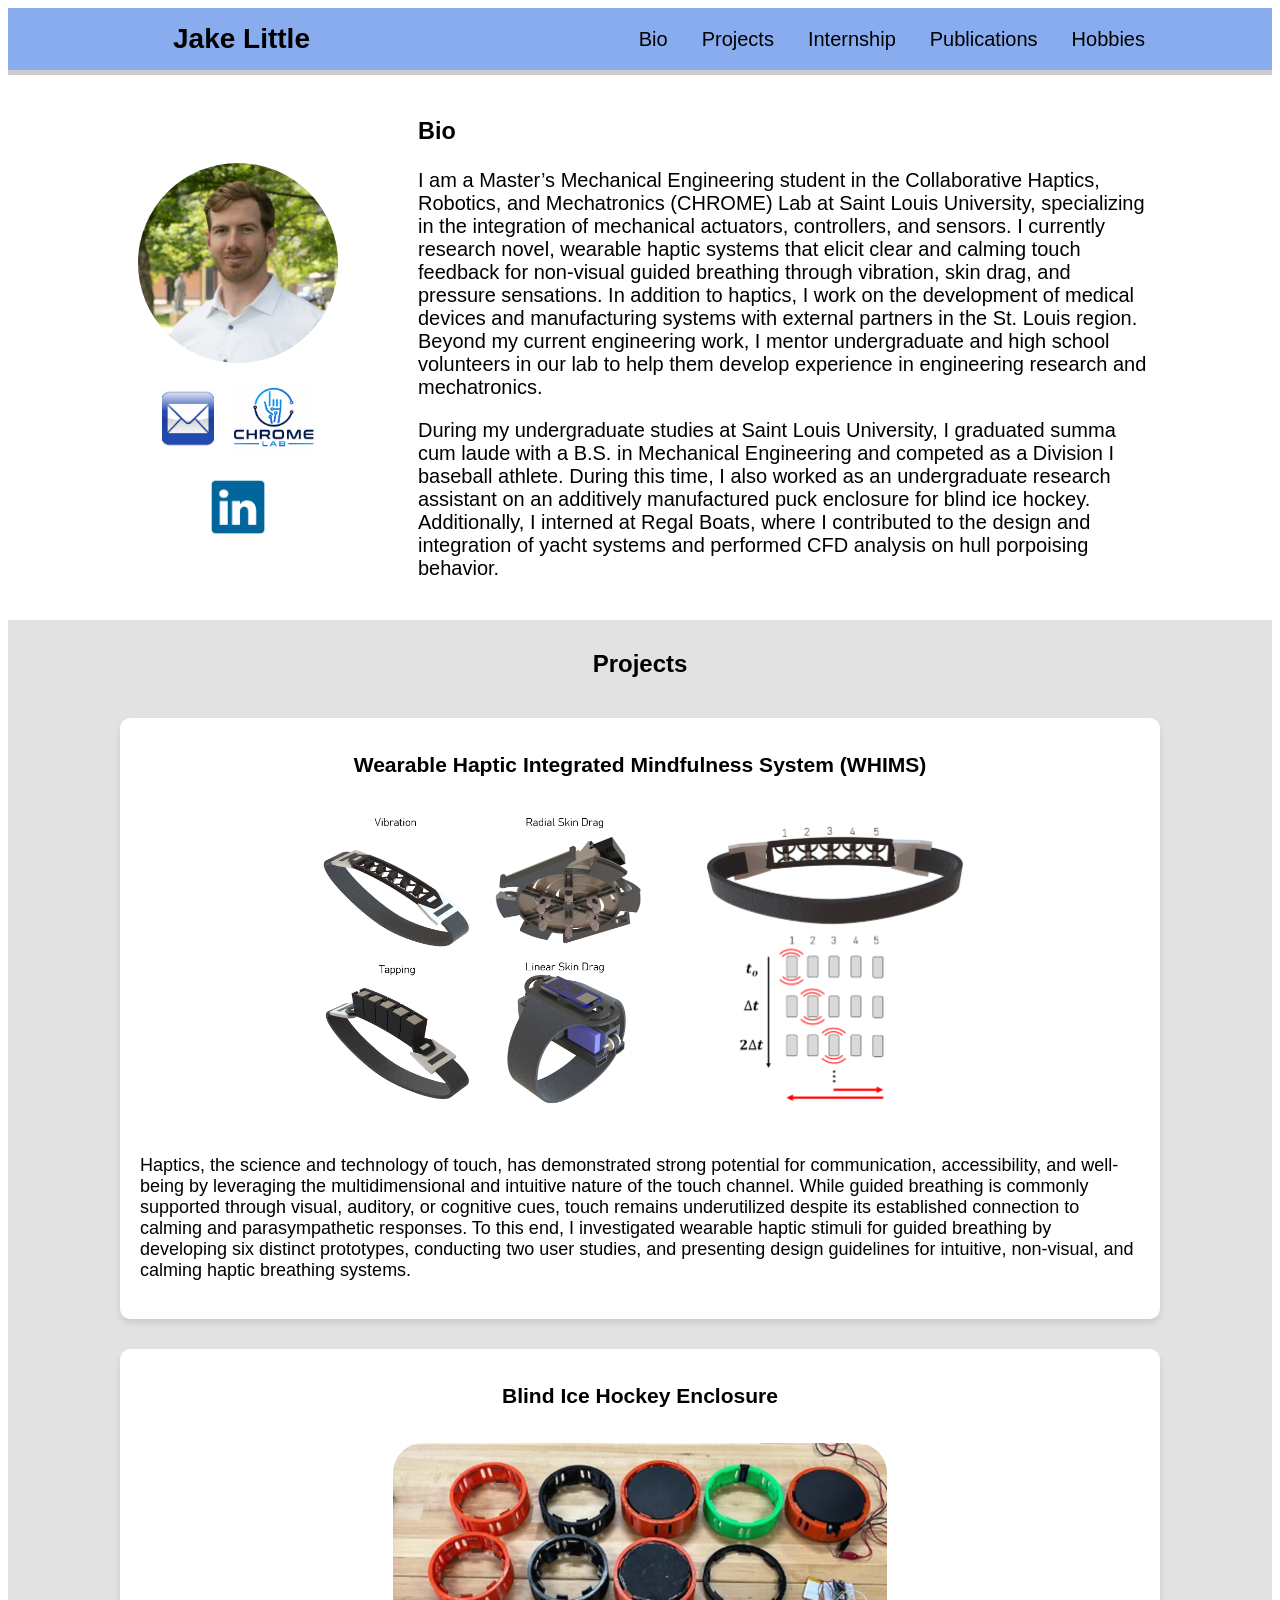
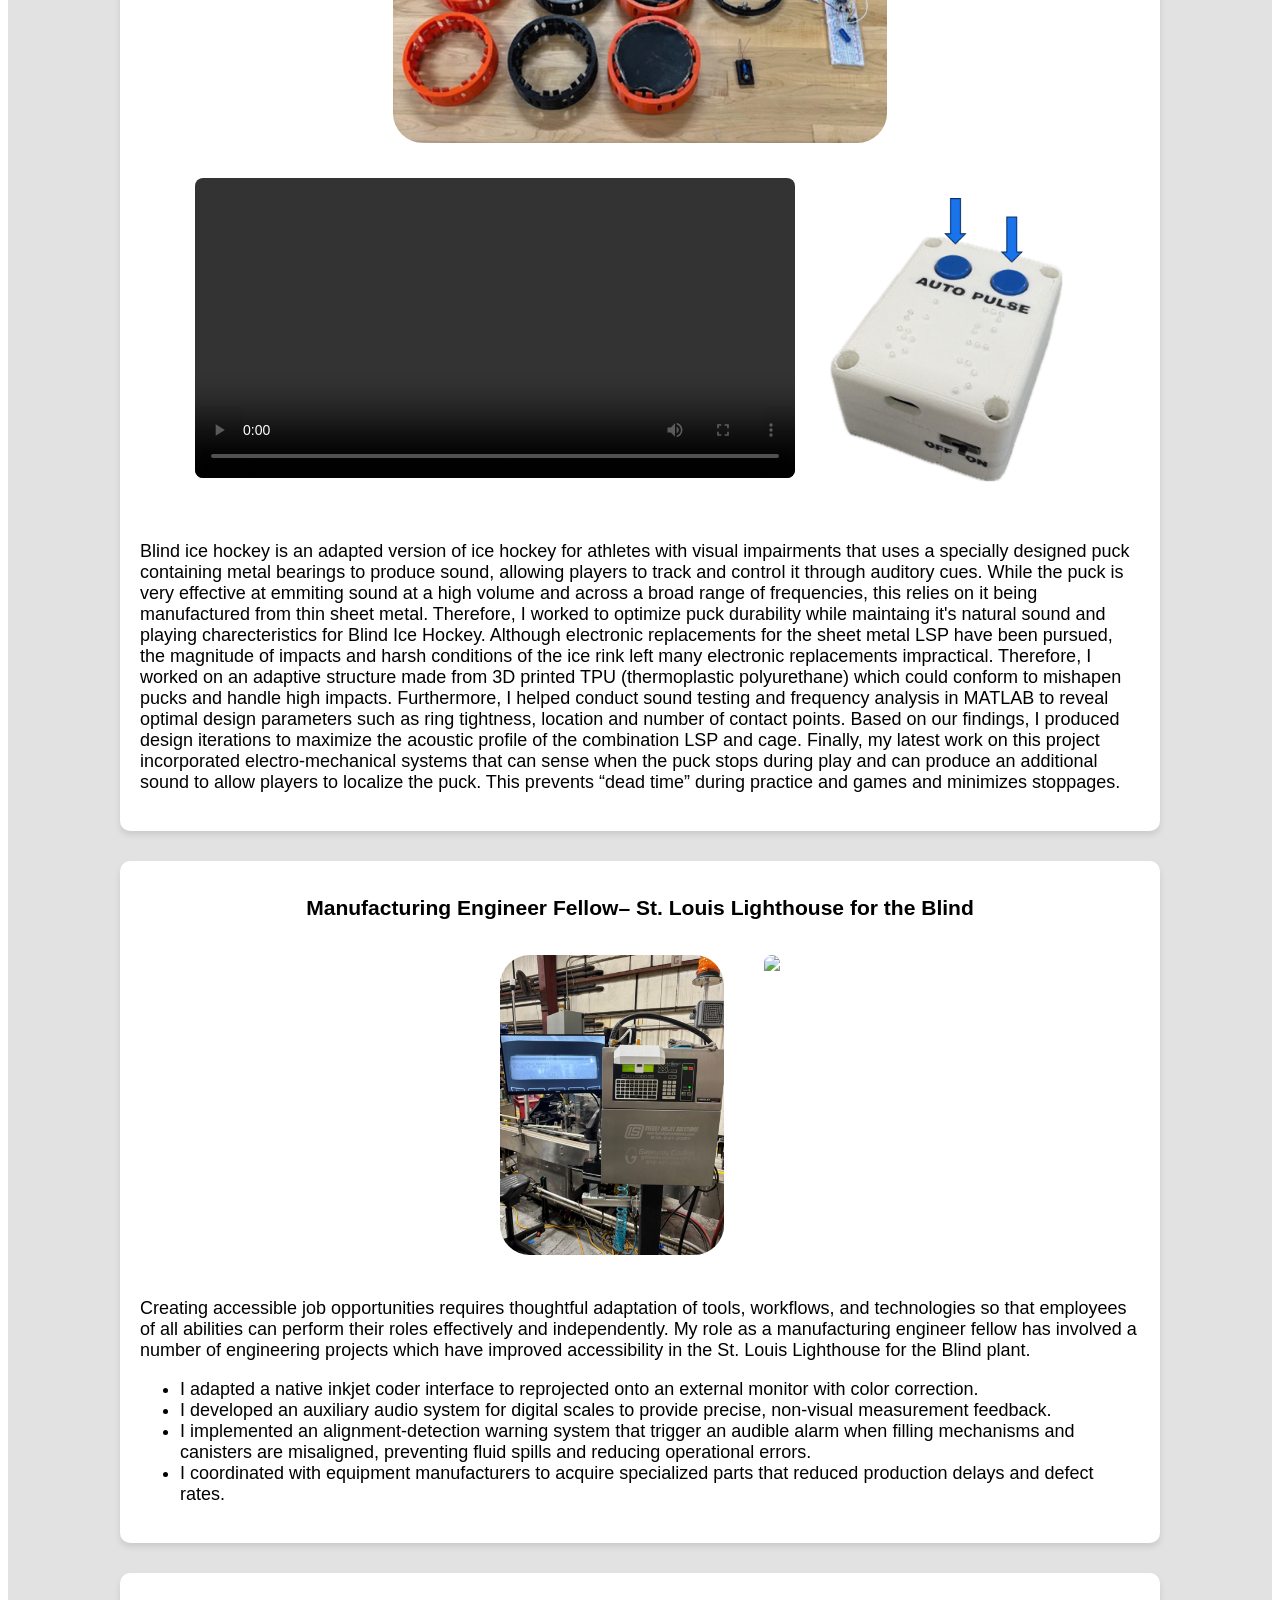
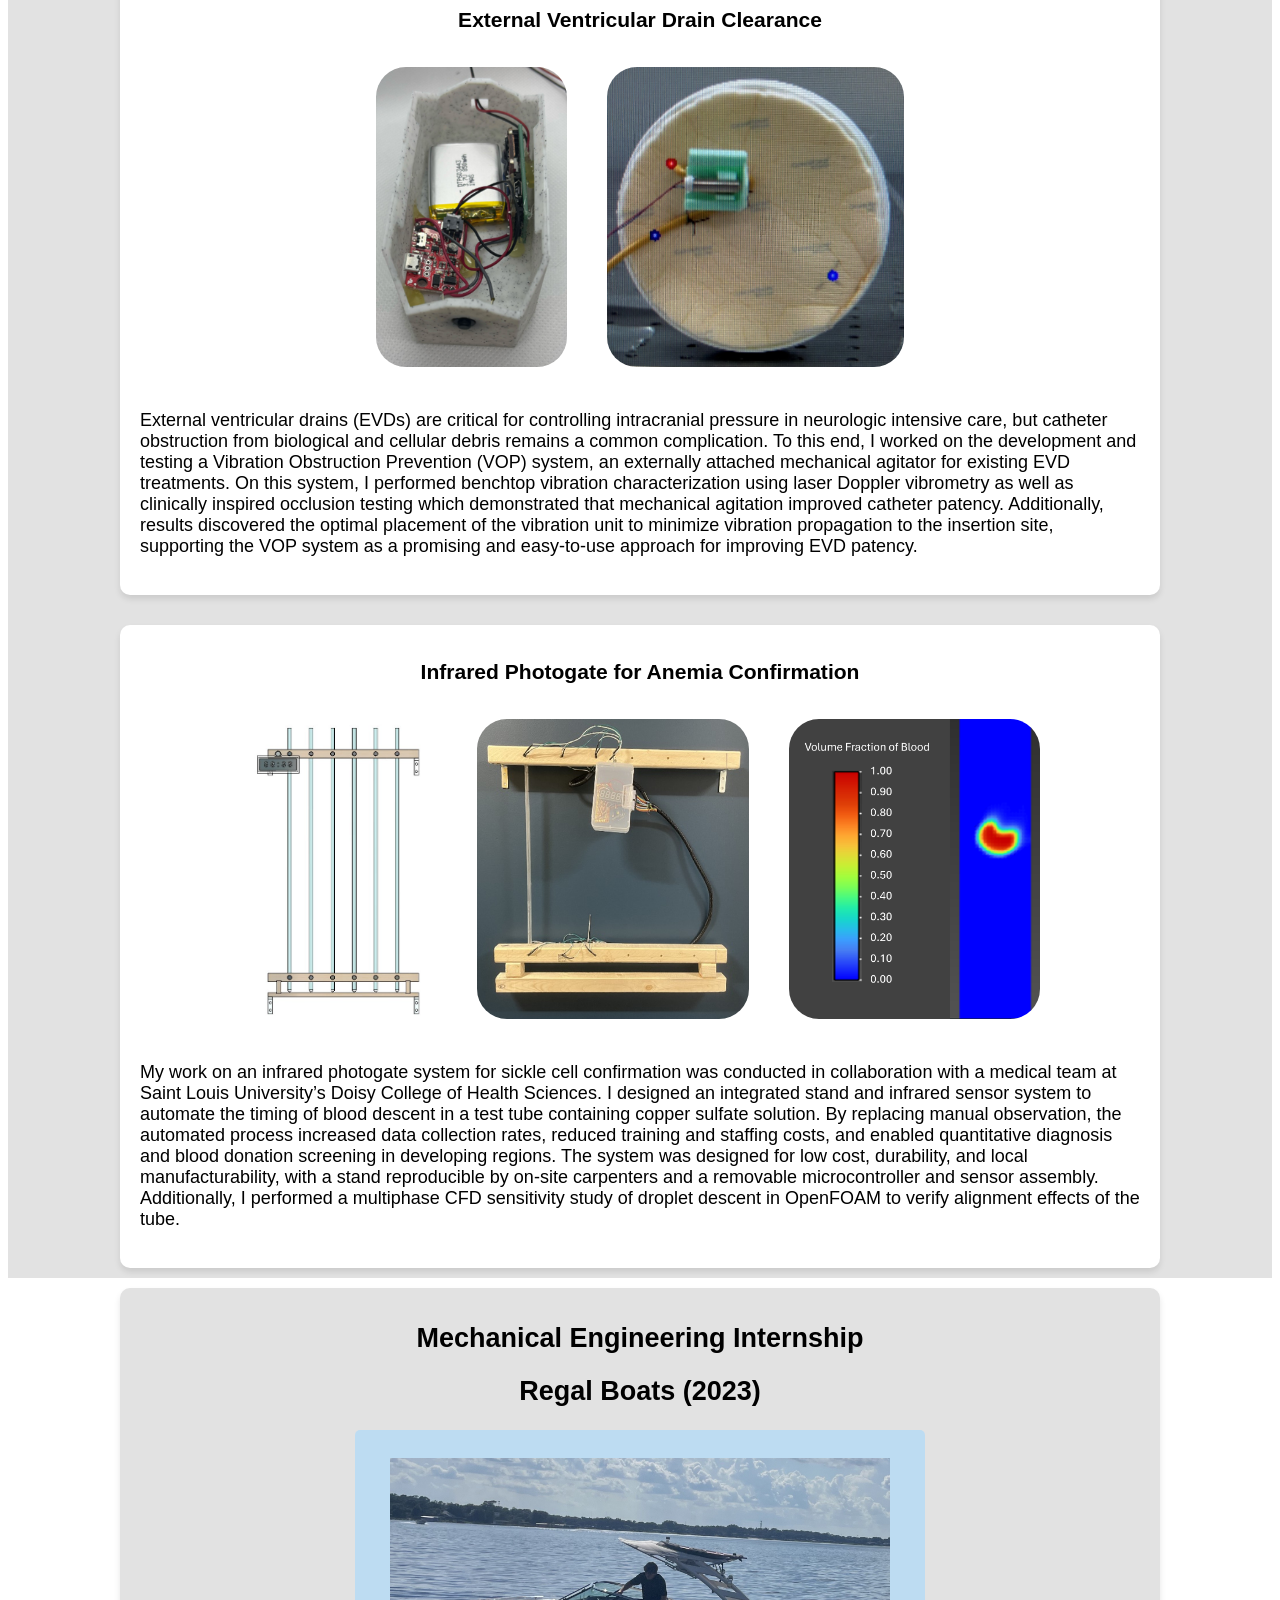
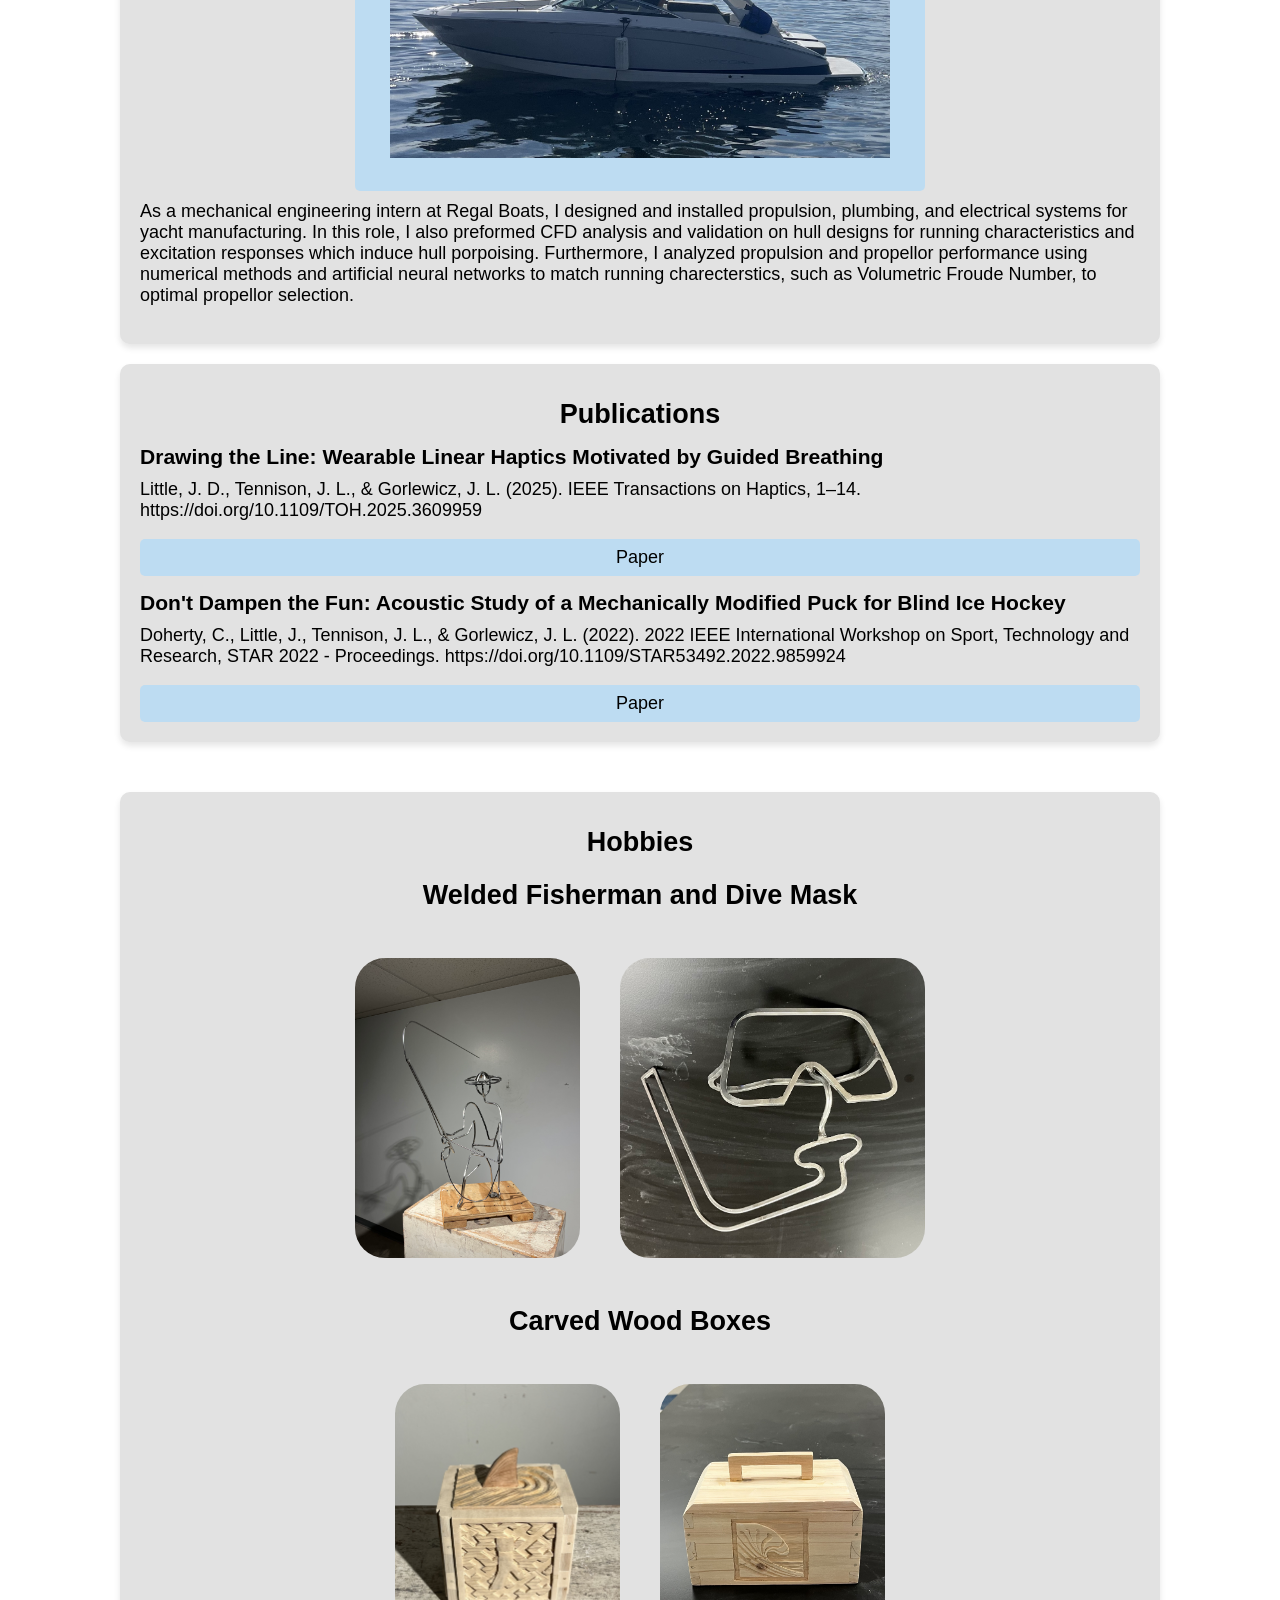
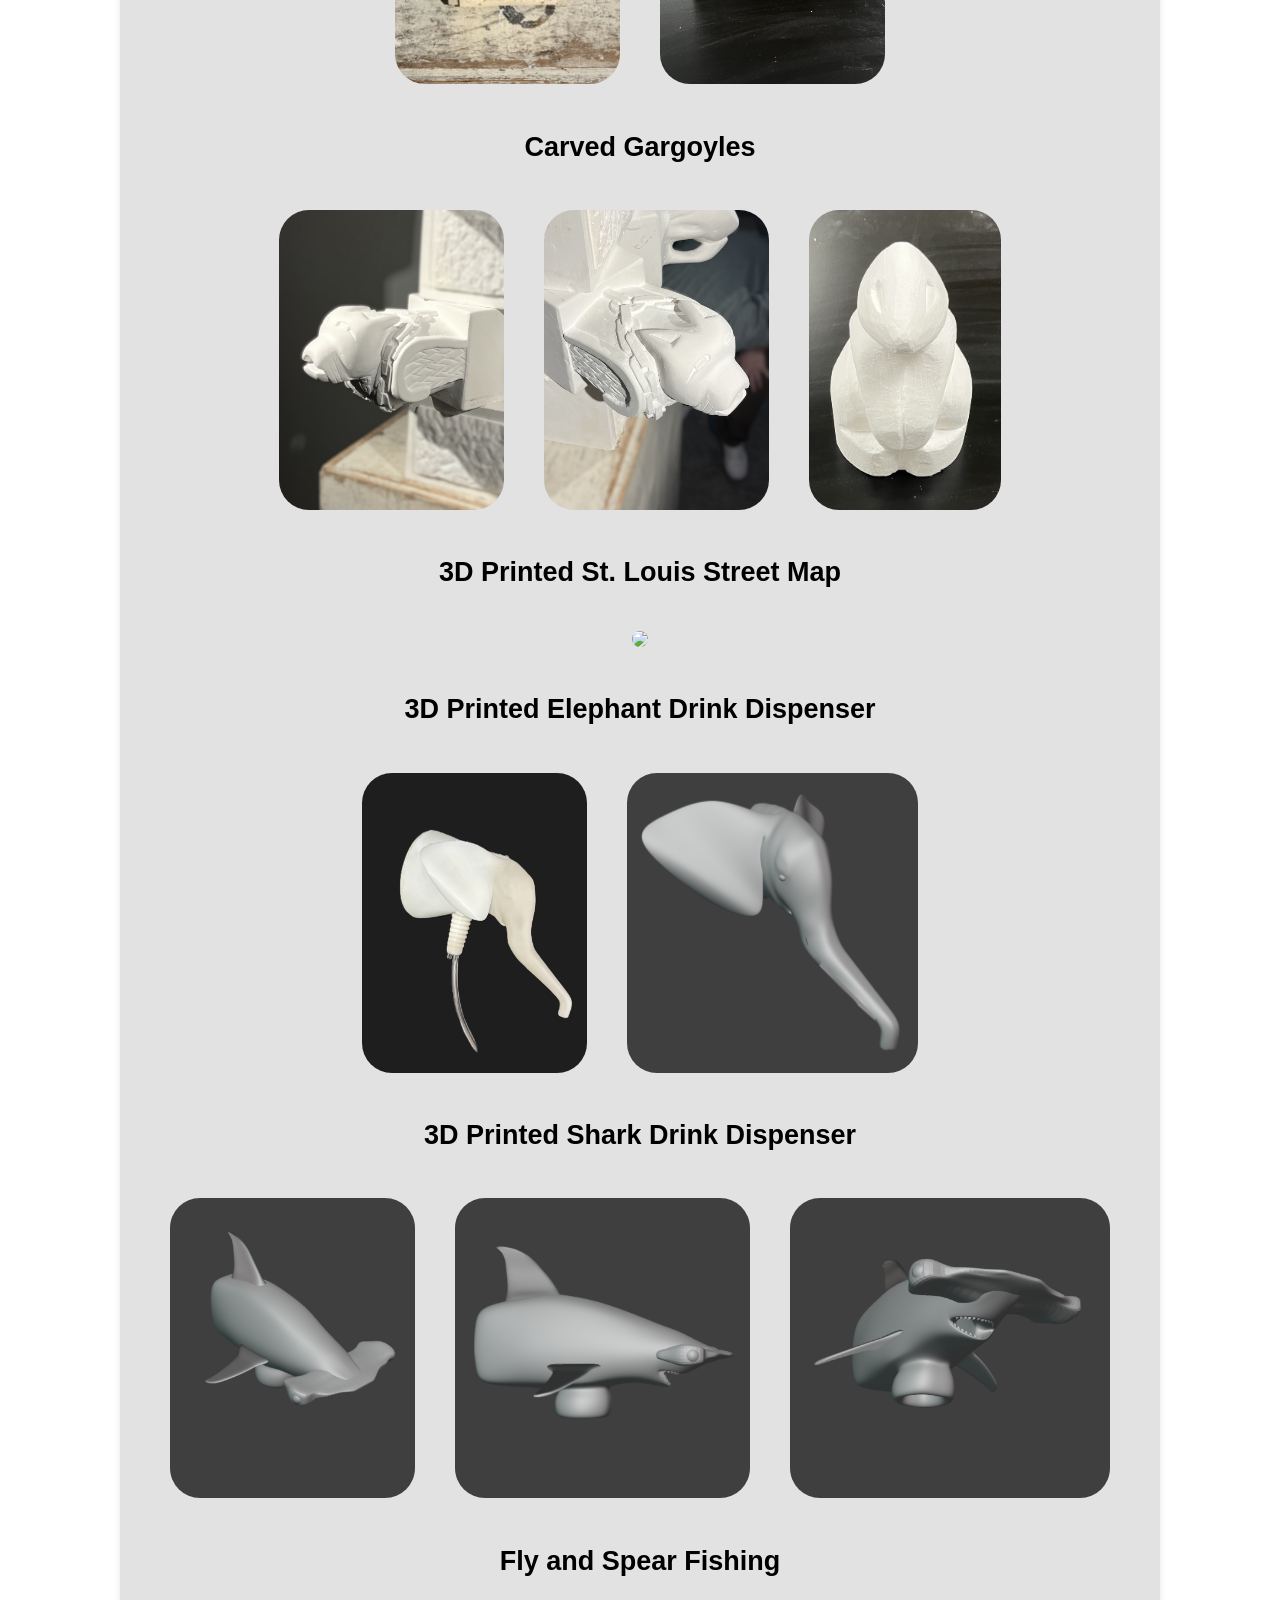
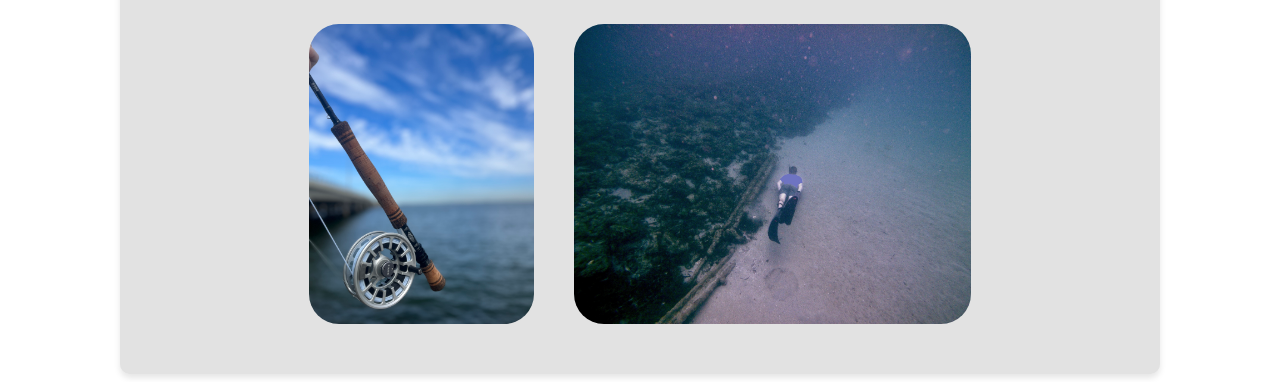
==== index.html @ 484e5ebc "Upload 1/20/2026" ====
<!DOCTYPE html>
<html>
<head>
    <meta charset="UTF-8">
    <title>Jake Little</title>
    <link rel="stylesheet" href="style.css">
</head>
<body>

<header>
    <h1 class="logo">Jake Little</h1>
    <nav>
        <ul class="nav-links">
            <li><a href="#bio">Bio</a></li>
            <li><a href="#projects">Projects</a></li>
            <li><a href="#internship">Internship</a></li>
            <li><a href="#publications">Publications</a></li>
            <li><a href="#hobbies">Hobbies</a></li>
        </ul>
    </nav>
</header>

<div class="content">
    <div class="home" id="home">
        <img src="Headshot2.jpg" alt="Headshot of Jake Little" class="circle">
        <div class="links" id="links">
            <a href="mailto:Jakedlittle60@gmail.com">
               <img src="email.jpg" class="email-img" alt="Email link">
            </a>
            <a href="https://sites.google.com/slu.edu/gorlewicz-lab/home">
               <img src="CHROMELab.png" class="CHROME-img" alt="CHROME Lab link">
            </a>
            <a href="https://www.linkedin.com/in/jake-little">
               <img src="linkedin.png" class="linkedIn-img" alt="LinkedIn Link">
            </a>
        </div>
    </div>

    <div class="rightHome">
        <h3>Bio</h3>
        <p> 
            I am a Master’s Mechanical Engineering student in the Collaborative Haptics, Robotics, and Mechatronics (CHROME) Lab at Saint Louis University, specializing in the integration of mechanical actuators, controllers, and sensors.
            I currently research novel, wearable haptic systems that elicit clear and calming touch feedback for non-visual guided breathing through vibration, skin drag, and pressure sensations. 
            In addition to haptics, I work on the development of medical devices and manufacturing systems with external partners in the St. Louis region. 
            Beyond my current engineering work, I mentor undergraduate and high school volunteers in our lab to help them develop experience in engineering research and mechatronics.
        </p>

        <p>
            During my undergraduate studies at Saint Louis University, I graduated summa cum laude with a B.S. in Mechanical Engineering and competed as a Division I baseball athlete. 
            During this time, I also worked as an undergraduate research assistant on an additively manufactured puck enclosure for blind ice hockey. 
            Additionally, I interned at Regal Boats, where I contributed to the design and integration of yacht systems and performed CFD analysis on hull porpoising behavior.</p>
    </div>
</div>


<section id="projects">
    <h1>Projects</h1>
    <div class="projects-container">

        <div class="project-card">
            <h3>Wearable Haptic Integrated Mindfulness System (WHIMS)</h3>

            <div class="img-wrapper">
                <img src="whims1.png"><img src="whims2.png">
            </div>
            <p>
                Haptics, the science and technology of touch, has demonstrated strong potential for communication, accessibility, and well-being by leveraging the multidimensional and intuitive nature of the touch channel. 
                While guided breathing is commonly supported through visual, auditory, or cognitive cues, touch remains underutilized despite its established connection to calming and parasympathetic responses. 
                To this end, I investigated wearable haptic stimuli for guided breathing by developing six distinct prototypes, conducting two user studies, and presenting design guidelines for intuitive, non-visual, and calming haptic breathing systems.
            </p>
            </div>

        <div class="project-card">
            <h3>Blind Ice Hockey Enclosure</h3>

            <div class="img-wrapper">
                <img src="enclosures.png">
            </div>
            <div class="img-wrapper">
                <video controls class="responsive-video">
                    <source src="puckVideo.mp4" type="video/mp4">
                </video>
                <img src="puckController.png">
            </div>
            
            <p> 
                Blind ice hockey is an adapted version of ice hockey for athletes with visual impairments that uses a specially designed puck containing metal bearings to produce sound, allowing players to track and control it through auditory cues.
                While the puck is very effective at emmiting sound at a high volume and across a broad range of frequencies, this relies on it being manufactured from thin sheet metal. 
                Therefore, I worked to optimize puck durability while maintaing it's natural sound and playing charecteristics for Blind Ice Hockey. 
                Although electronic replacements for the sheet metal LSP have been pursued, the magnitude of impacts and harsh conditions of the ice rink left many electronic replacements impractical. 
                Therefore, I worked on an adaptive structure made from 3D printed TPU (thermoplastic polyurethane) which could conform to mishapen pucks and handle high impacts. 
                Furthermore, I helped conduct sound testing and frequency analysis in MATLAB to reveal optimal design parameters such as ring tightness, location and number of contact points. 
                Based on our findings, I produced design iterations to maximize the acoustic profile of the combination LSP and cage. 
                Finally, my latest work on this project incorporated electro-mechanical systems that can sense when the puck stops during play and can produce an additional sound to allow players to localize the puck. 
                This prevents “dead time” during practice and games and minimizes stoppages. 
            </p>
        </div>

        <div class="project-card">
            <h3>Manufacturing Engineer Fellow– St. Louis Lighthouse for the Blind</h3>

            <div class="img-wrapper">
                <img src="jetCoderCam.png"><img src="scale.png" class="no-radius">
            </div>
            
            <p>
                Creating accessible job opportunities requires thoughtful adaptation of tools, workflows, and technologies so that employees of all abilities can perform their roles effectively and independently. 
                My role as a manufacturing engineer fellow has involved a number of engineering projects which have improved accessibility in the St. Louis Lighthouse for the Blind plant.
                <ul>
                    <li>I adapted a native inkjet coder interface to  reprojected onto an external monitor with color correction. </li>
                    <li>I developed an auxiliary audio system for digital scales to provide precise, non-visual measurement feedback.</li>
                    <li>I implemented an alignment-detection warning system that trigger an audible alarm when filling mechanisms and canisters are misaligned, preventing fluid spills and reducing operational errors.</li>
                    <li>I coordinated with equipment manufacturers to acquire specialized parts that reduced production delays and defect rates.</li>
                </ul>
            </p>
        </div>

        <div class="project-card">
            <h3>External Ventricular Drain Clearance</h3>

            <div class="img-wrapper">
                <img src="evdInside.png"><img src="evdTesting.png">
            </div>
            
            <p>
                External ventricular drains (EVDs) are critical for controlling intracranial pressure in neurologic intensive care, but catheter obstruction from biological and cellular debris remains a common complication. 
                To this end, I worked on the development and testing a Vibration Obstruction Prevention (VOP) system, an externally attached mechanical agitator for existing EVD treatments. 
                On this system, I performed benchtop vibration characterization using laser Doppler vibrometry as well as clinically inspired occlusion testing which demonstrated that mechanical agitation improved catheter patency. 
                Additionally, results discovered the optimal placement of the vibration unit to minimize vibration propagation to the insertion site, supporting the VOP system as a promising and easy-to-use approach for improving EVD patency.
            </p>
        </div>

        <div class="project-card">
            <h3>Infrared Photogate for Anemia Confirmation</h3>

            <div class="img-wrapper">
                <img src="Wall.Mount.6.4.JPG"><img src="IRreal.png"><img src="bloodCFD.png">
            </div>
            
            <p>
                My work on an infrared photogate system for sickle cell confirmation was conducted in collaboration with a medical team at Saint Louis University’s Doisy College of Health Sciences. 
                I designed an integrated stand and infrared sensor system to automate the timing of blood descent in a test tube containing copper sulfate solution. 
                By replacing manual observation, the automated process increased data collection rates, reduced training and staffing costs, and enabled quantitative diagnosis and blood donation screening in developing regions. 
                The system was designed for low cost, durability, and local manufacturability, with a stand reproducible by on-site carpenters and a removable microcontroller and sensor assembly. 
                Additionally, I performed a multiphase CFD sensitivity study of droplet descent in OpenFOAM to verify alignment effects of the tube.
            </p>
        </div>


    <!--
        <div class="project-card">
            <h3>Computational Fluid Dynamics (CFD) for Microfluidic Flow Device</h3>

            <div class="img-wrapper">
                <img src="cfd.png">
            </div>
            
            <p>Contributed to thesis on modeling retina structures using a microfluidic flow device by conducting CFD simulations. Leveraged simulation results for shear stress and fluid dynamics to guide device design and validate fluid conditions, 
                ensuring physiologically relevant cell culture experiments.</p>
        </div>
    -->

    </div>
</section>

<section id="internship">
    <div class="publications-container">
        <div class="publications-card">
            <h1>Mechanical Engineering Internship</h1>
            <h2>Regal Boats (2023)</h2>
            <a href="https://www.regalboats.com/"> <img src="boat.jpg" alt="Regal Boats Website Link" style="width:500px; border-radius:8px;">
            </a>
            <p>
                As a mechanical engineering intern at Regal Boats, I designed and installed propulsion, plumbing, and electrical systems for yacht manufacturing.
                In this role, I also preformed CFD analysis and validation on hull designs for running characteristics and excitation responses which induce hull porpoising.  
                Furthermore, I analyzed propulsion and propellor performance using numerical methods and artificial neural networks to match running charecterstics, such as Volumetric Froude Number, to optimal propellor selection. 
            </p>
        </div>
    </div>
</section>

<section id="publications">
    <div class="publications-container" id="publications-container">
        <div class="publications-card">
            <h1>Publications</h1>

            <h3>Drawing the Line: Wearable Linear Haptics Motivated by Guided Breathing</h3>
            <p>Little, J. D., Tennison, J. L., & Gorlewicz, J. L. (2025). 
                IEEE Transactions on Haptics, 1–14. https://doi.org/10.1109/TOH.2025.3609959
            </p>
            <!--<img src="drawingTheLine.png">-->
            <a href="https://ieeexplore.ieee.org/abstract/document/11164370" class="paper-link"> 
                Paper
            </a>

            <h3>Don't Dampen the Fun: Acoustic Study of a Mechanically Modified Puck for Blind Ice Hockey</h3>
            <p> Doherty, C., Little, J., Tennison, J. L., & Gorlewicz, J. L. (2022). 
                2022 IEEE International Workshop on Sport, Technology and Research, STAR 2022 - Proceedings. 
                https://doi.org/10.1109/STAR53492.2022.9859924
            </p>
            <!--<img src="puckSetup.png"><img src="puckFFT.png">-->
            <a href="https://ieeexplore.ieee.org/document/9859924" class="paper-link">
               Paper
            </a>
        </div>
    </div>
</section>


<section id="hobbies">
    <div class="projects-container">

        <div class="publications-card">
            <h1>Hobbies</h1>

            <h2>Welded Fisherman and Dive Mask</h2>
            <div class="img-wrapper">
                <img src="fisherman1.jpg"><img src="mask.jpg">
            </div>

            <h2>Carved Wood Boxes</h2>
            <div class="img-wrapper">
                <img src="box1.jpg"><img src="box2.jpg">
            </div>

            <h2>Carved Gargoyles</h2>
            <div class="img-wrapper">
                <img src="gargoyle.jpg"><img src="gargoyle2.jpg"><img src="littleGargoyle.jpg">
            </div>

            <h2>3D Printed St. Louis Street Map</h2>
            <div>
            <img src="streetMap.jpg">
            </div>

            <h2>3D Printed Elephant Drink Dispenser</h2>
            <div class="img-wrapper">
                <img src="elephant.jpg"><img src="elephant2.png">
            </div>

            <h2>3D Printed Shark Drink Dispenser</h2>
            <div class="img-wrapper">
                <img src="shark1.png"><img src="shark2.png"><img src="shark3.png">
            </div>

            <h2>Fly and Spear Fishing</h2>
            <div class="img-wrapper">
                <img src="flyFishing.jpg"><img src="spearFishing.jpg">
            </div>


        </div>

    </div>
</section>


</body>
</html>
---- style.css ----
/* Header layout */
header {
    display: flex;
    justify-content: space-between;
    align-items: center;
    padding: 15px 15px;
    background-color: #89acee;
    border-bottom: 5px solid #ccc;
}

body {
  font-family: Helvetica, Arial, sans-serif;
}

/* Logo text */
.logo {
    margin: 0;
    font-size: 28px;
    margin-left: 150px; 
}

/* Navigation list */
.nav-links {
    list-style: none;
    margin: 0;
    padding: 0;
    display: flex;
    gap: 10px;
    padding-right: 100px;
}

.nav-links a {
    text-decoration: none;
    color: #000000;
    font-size: 20px;
    padding: 8px 12px;
    border-radius: 5px;
}

/* Hover effect */
.nav-links a:hover {
    background-color: #0e5ec7;
}

/* Circle image from before */
.circle {
    width: 200px;
    height: 200px;
    border-radius: 50%;
    object-fit: cover;
    margin: 10px;
}

.content {
    display: flex;
    gap: 20px;
    padding: 20px;
    align-items: center;  
}

.home {
    flex: 0.5;
    display: flex;
    flex-direction: column;  
    align-items: center;       
    gap: 10px;
    padding-left: 100px;
}

/* Right text column */
.rightHome {
    flex: 2;
    font-size: 20px;
    padding-right: 100px;
    padding-left: 50px;
}

.profile {
    display: flex;
    flex-direction: column;   
    align-items: center;    
    text-align: center;    
    gap: 10px;                
}

.circle {
    width: 200px;
    height: 200px;
    border-radius: 50%;
    object-fit: cover;
}

.email-img {
    width: 52px;
    height: auto; 
}

.linkedIn-img {
    width: 60px;
    height: auto;  
}

.CHROME-img {
    width: 80px;
    height: auto;   
}

.links {
    display: flex;
    justify-content: center;
    align-items: center;      
    gap: 20px;      
    flex-wrap: wrap;  
}

#projects {
    padding: 10px 10px;
    background-color: #e2e2e2;
    text-align: center;
}

.projects-container {
    display: flex;
    flex-direction: column; 
    align-items: center;     
    gap: 30px;        
    margin-top: 40px;
}

.project-card {
    background-color: white;
    border-radius: 10px;
    box-shadow: 0 4px 6px rgba(0,0,0,0.1);
    width: 1000px;
    padding: 20px;
    text-align: left;
    font-size: 18px;
}

.img-wrapper {
    display: flex;
    justify-content: center; 
    margin-bottom: 5px;     
    padding: 5px;
    border-radius: 8px;
}

.project-card img {
    width: auto;             
    height: 300px;
    object-fit: cover;
    border-radius: 50px;
    padding: 20px;
}

.project-card h3 {
    margin: 15px 0 10px;
    text-align: center; 
}

.project-card a {
    display: inline-block;
    margin-top: 10px;
    padding: 8px 15px;
    background-color: #b4dbf7cb;
    color: rgb(0, 0, 0);
    text-decoration: none;
    border-radius: 5px;
}

.project-card a:hover {
    background-color: #005fa3;
}


#publications {
    padding: 10px 10px;
    background-color: #ffffff; 
    text-align: center;
}

.publications-container {
    display: flex;
    flex-direction: column;  
    align-items: center;    
    gap: 10px;     
    margin-top: 10px;
}

.publications-card {
    background-color: #e2e2e2;
    border-radius: 10px;
    box-shadow: 0 4px 6px rgba(0,0,0,0.1);
    width: 1000px;
    padding: 20px;
    text-align: center;
    font-size: 18px;
}

.publications-card img {
    width: auto;
    height: 300px;
    object-fit: cover;
    border-radius: 50px;
    padding: 20px;
}

.publications-card h1 {
    margin: 15px 0 10px;
    text-align: center;
}
.publications-card h3 {
    margin: 15px 0 10px;
    text-align: left;
}

.publications-card a {
    display: inline-block;
    margin: 0px;
    padding: 8px 15px;
    background-color: #b4dbf7cb;
    color: rgb(0, 0, 0);
    text-decoration: none;
    border-radius: 5px;
    font-size: 18px;
}

.publications-card a.paper-link {
    display: block;
    text-align: center;
    margin: 0px;
    padding: 8px 15px;
    background-color: #b4dbf7cb;
    color: rgb(0, 0, 0);
    text-decoration: none;
    border-radius: 5px;
    font-size: 18px;
}

.publications-card a:hover {
    background-color: #005fa3;
}

.publications-card p {
    text-align: left;
    margin-top: 10px; 
}

.responsive-video {
    width: auto;       
    height: 300px;      
    border-radius: 8px; 
}

.no-radius {
    border-radius: 0;
}
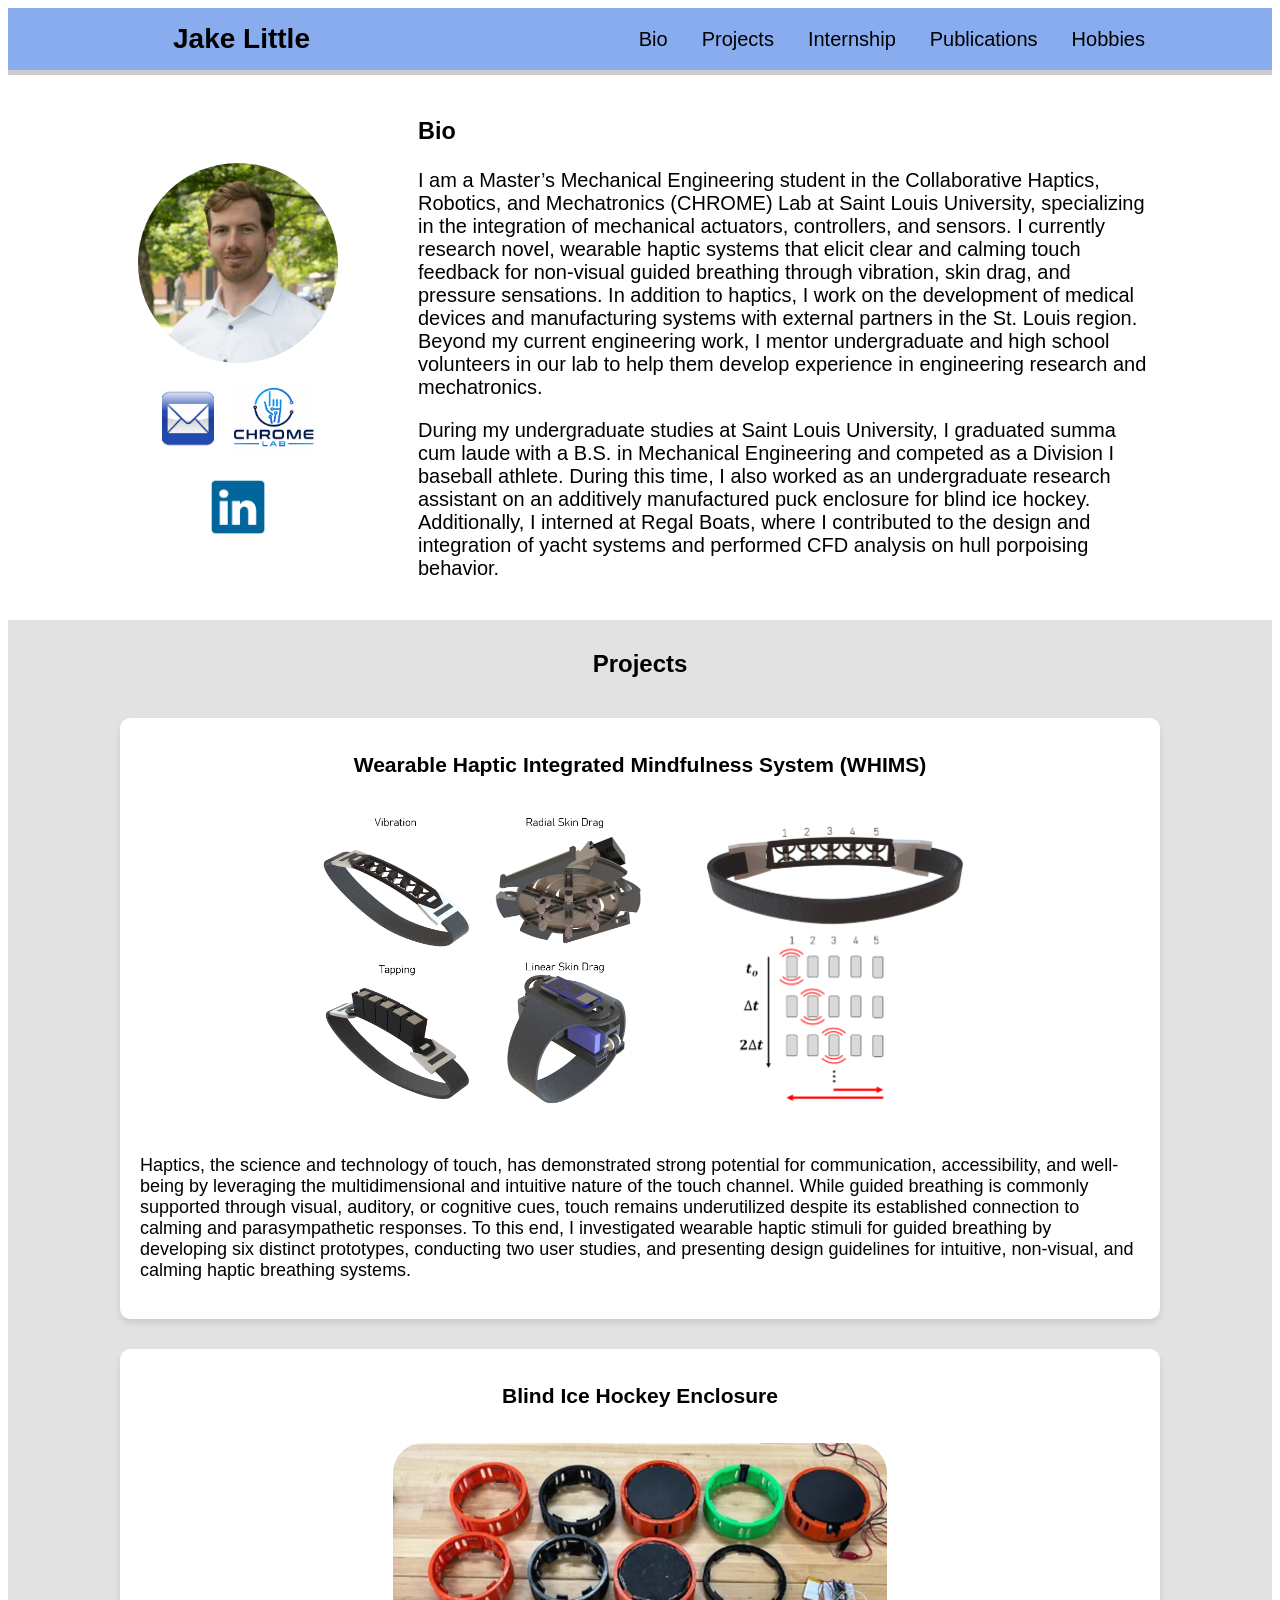
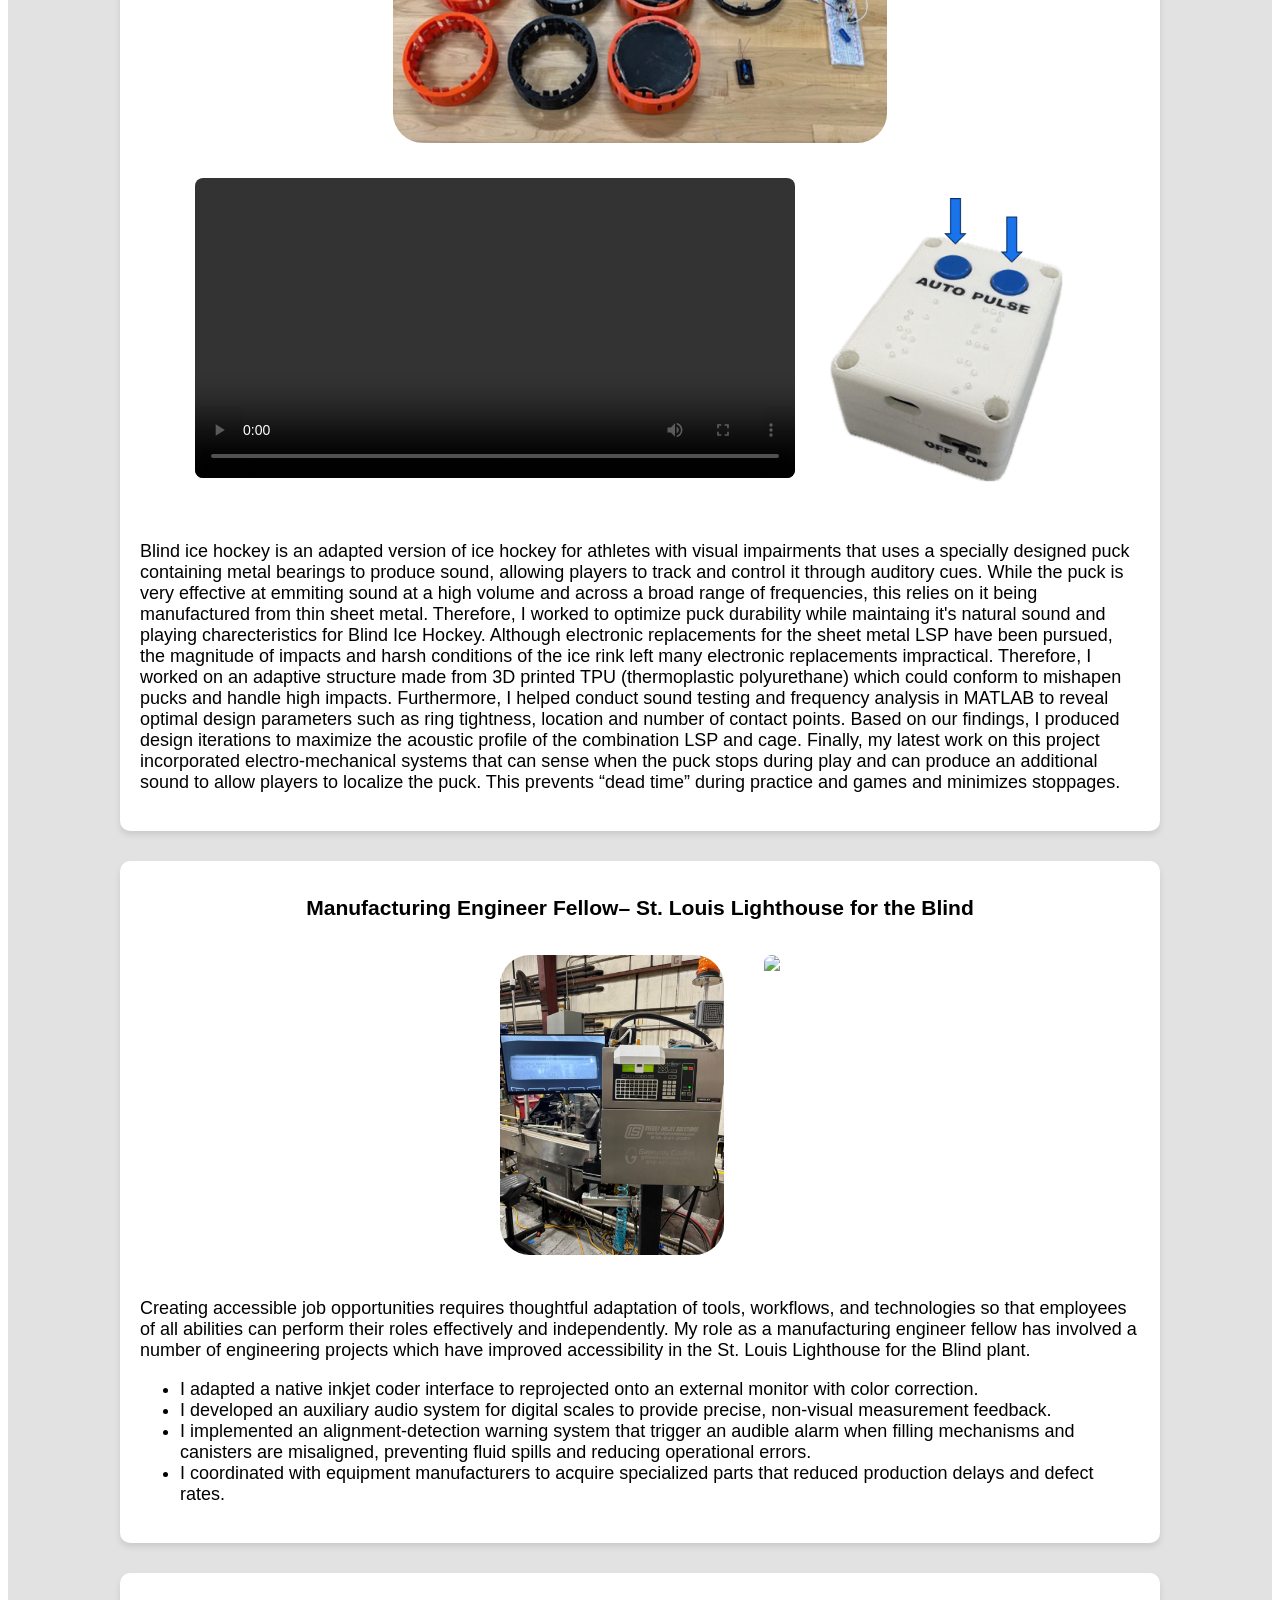
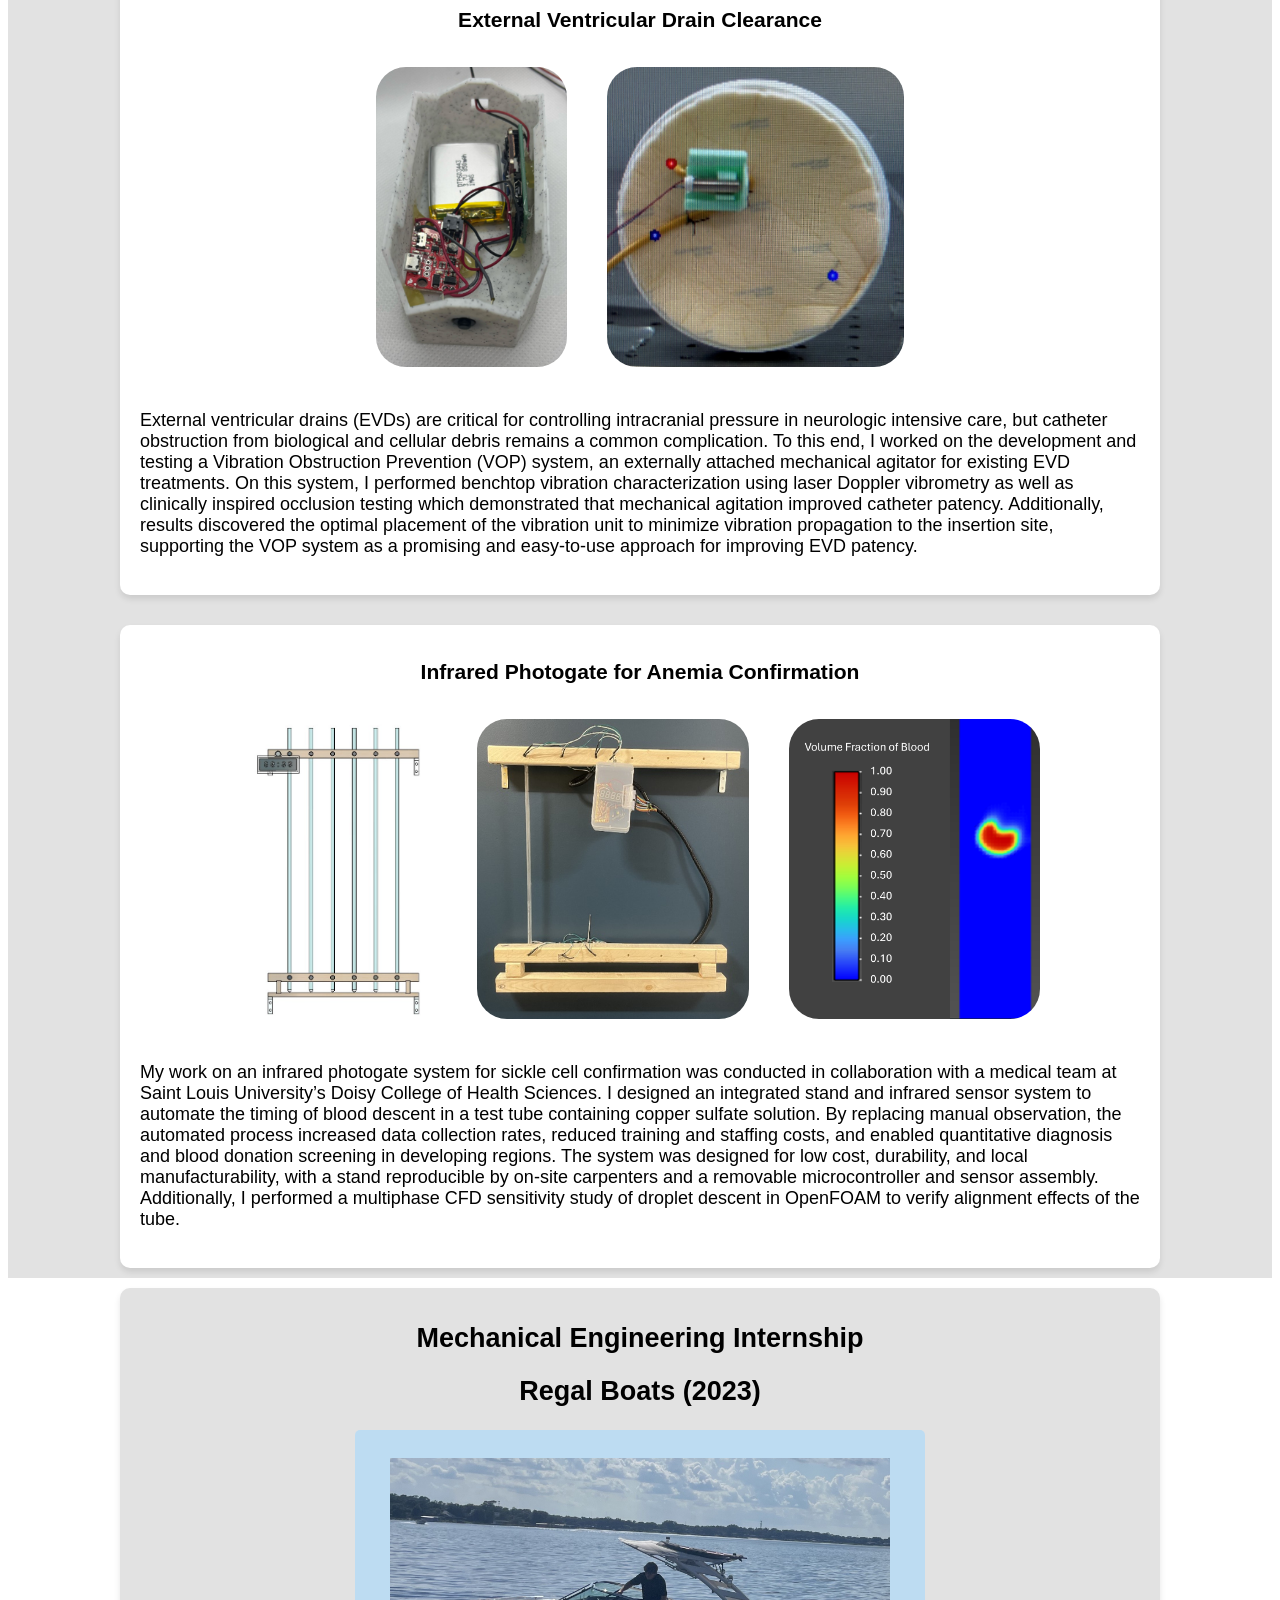
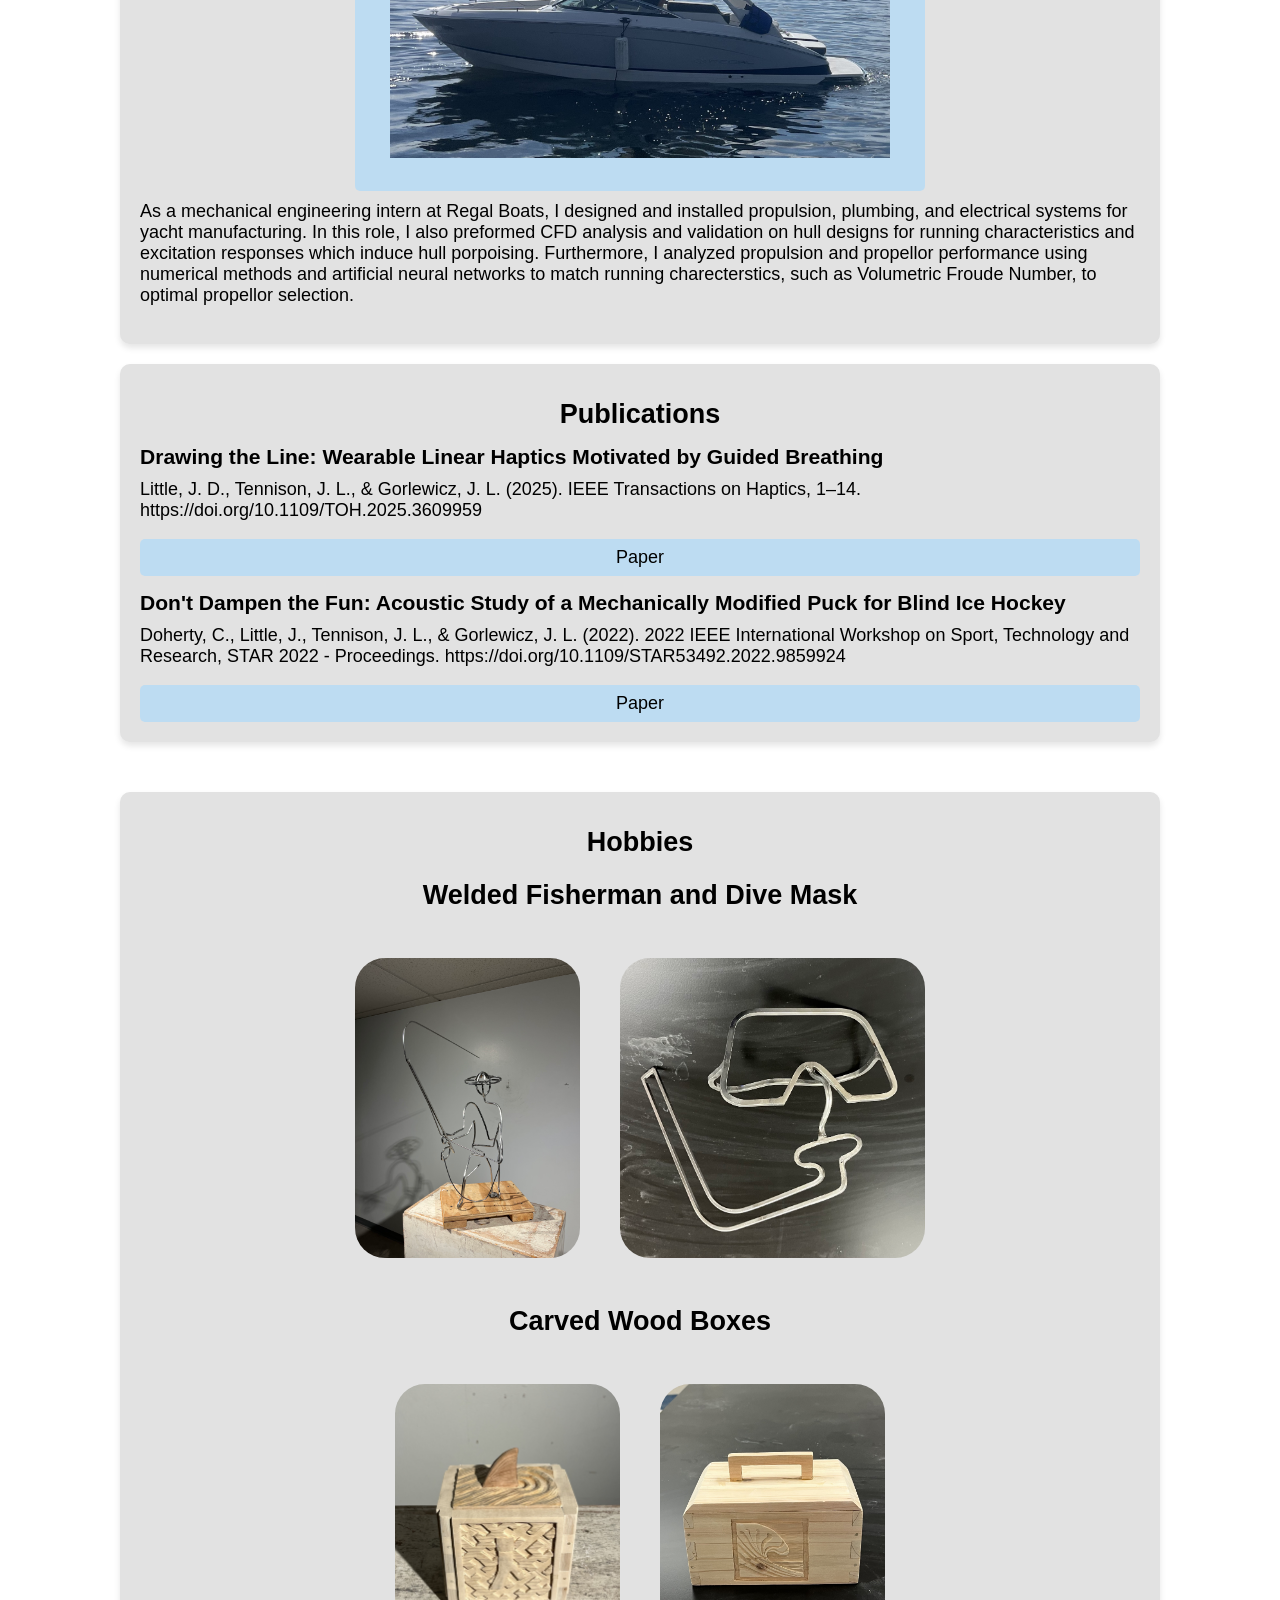
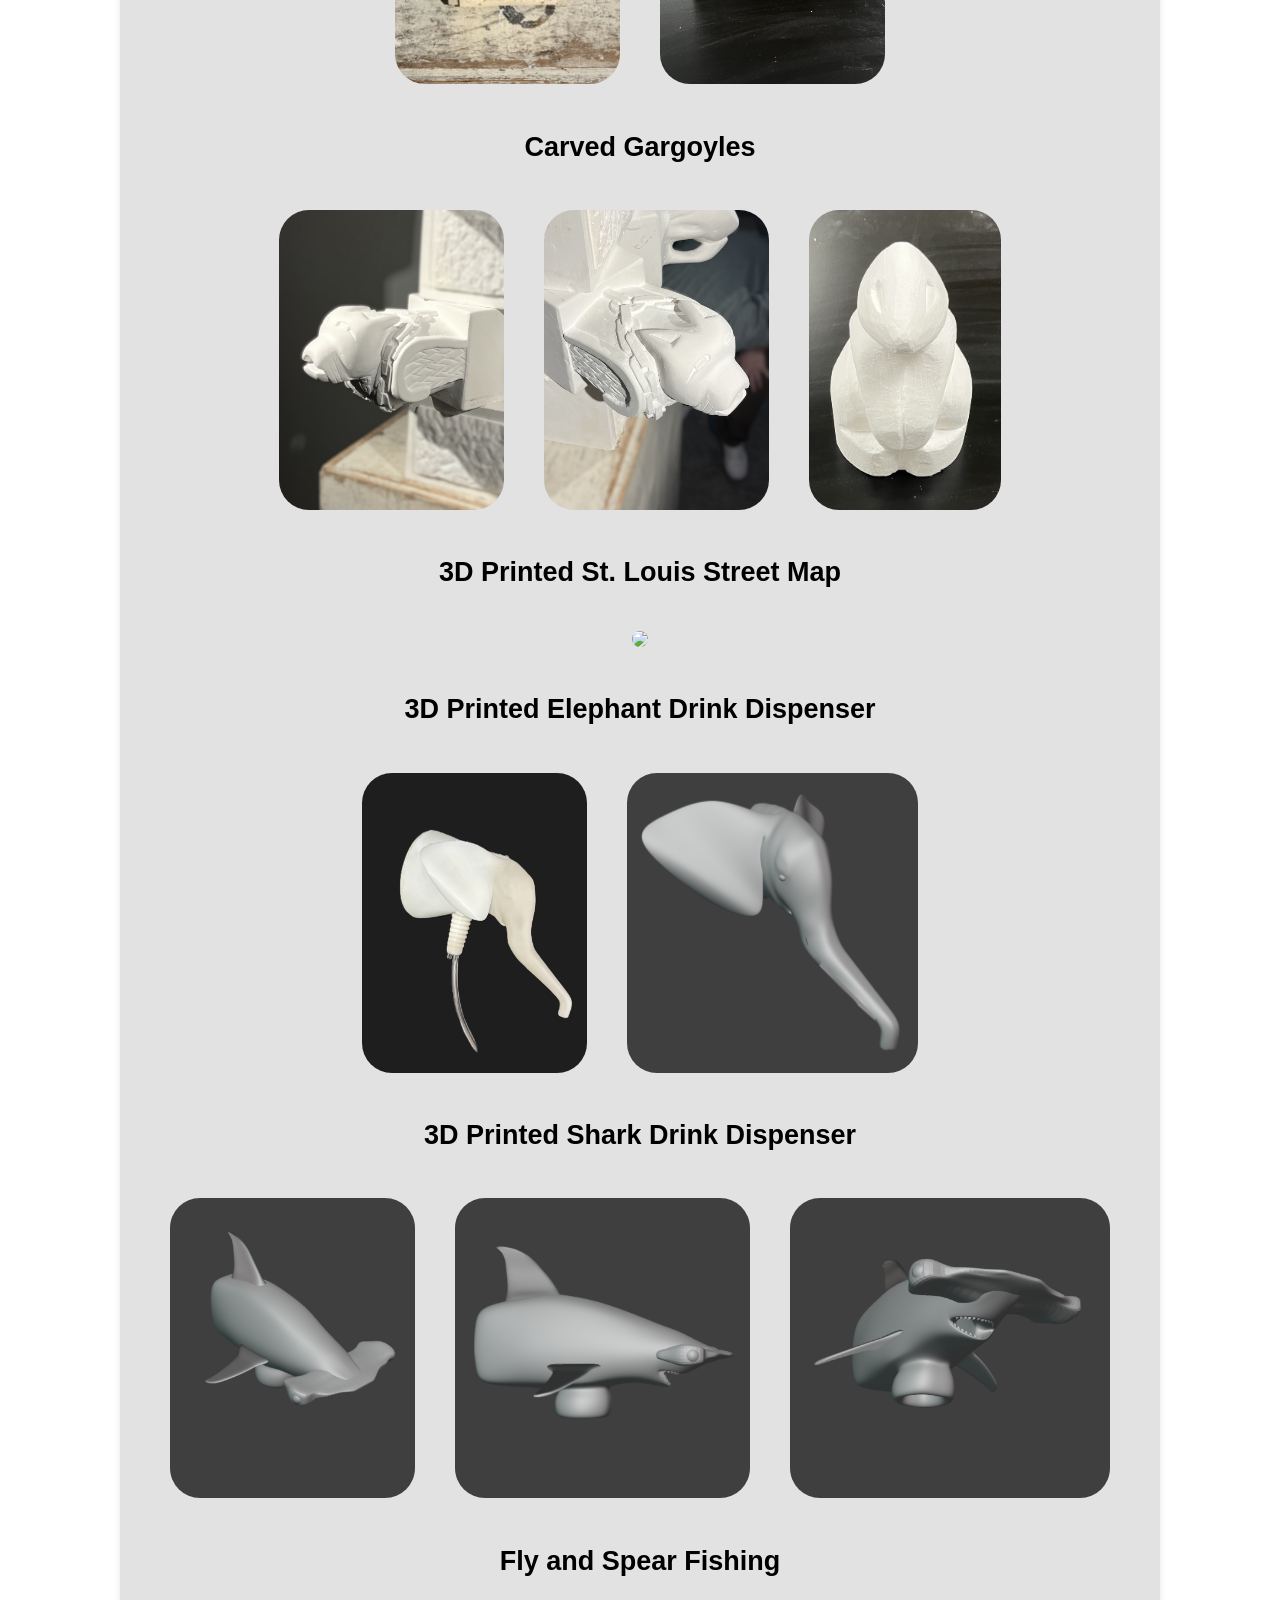
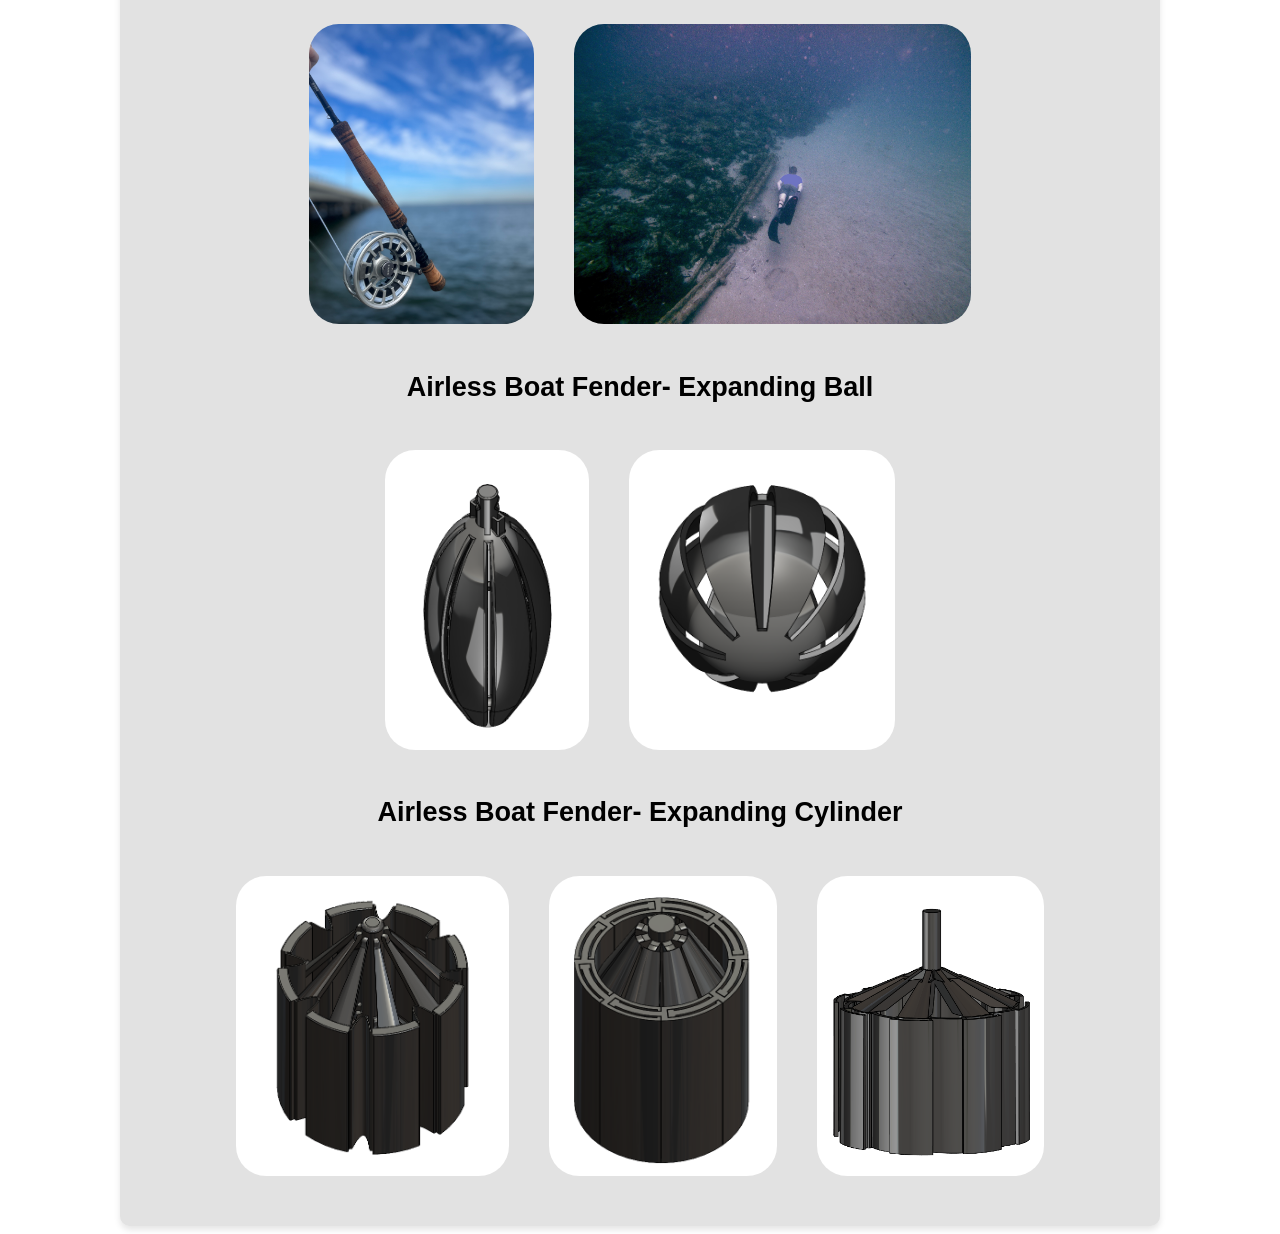
==== commit 664e12b5: "Add files via upload" ====
--- a/index.html
+++ b/index.html
@@ -248,6 +248,16 @@
                 <img src="flyFishing.jpg"><img src="spearFishing.jpg">
             </div>
 
+            <h2>Airless Boat Fender- Expanding Ball</h2>
+            <div class="img-wrapper">
+                <img src="ballClosed.png"><img src="ballOpen.png">
+            </div>
+
+            <h2>Airless Boat Fender- Expanding Cylinder</h2>
+            <div class="img-wrapper">
+                <img src="wavyClosed.png"><img src="straightClosed.png"><img src="straightOpen.png">
+            </div>
+
 
         </div>
 
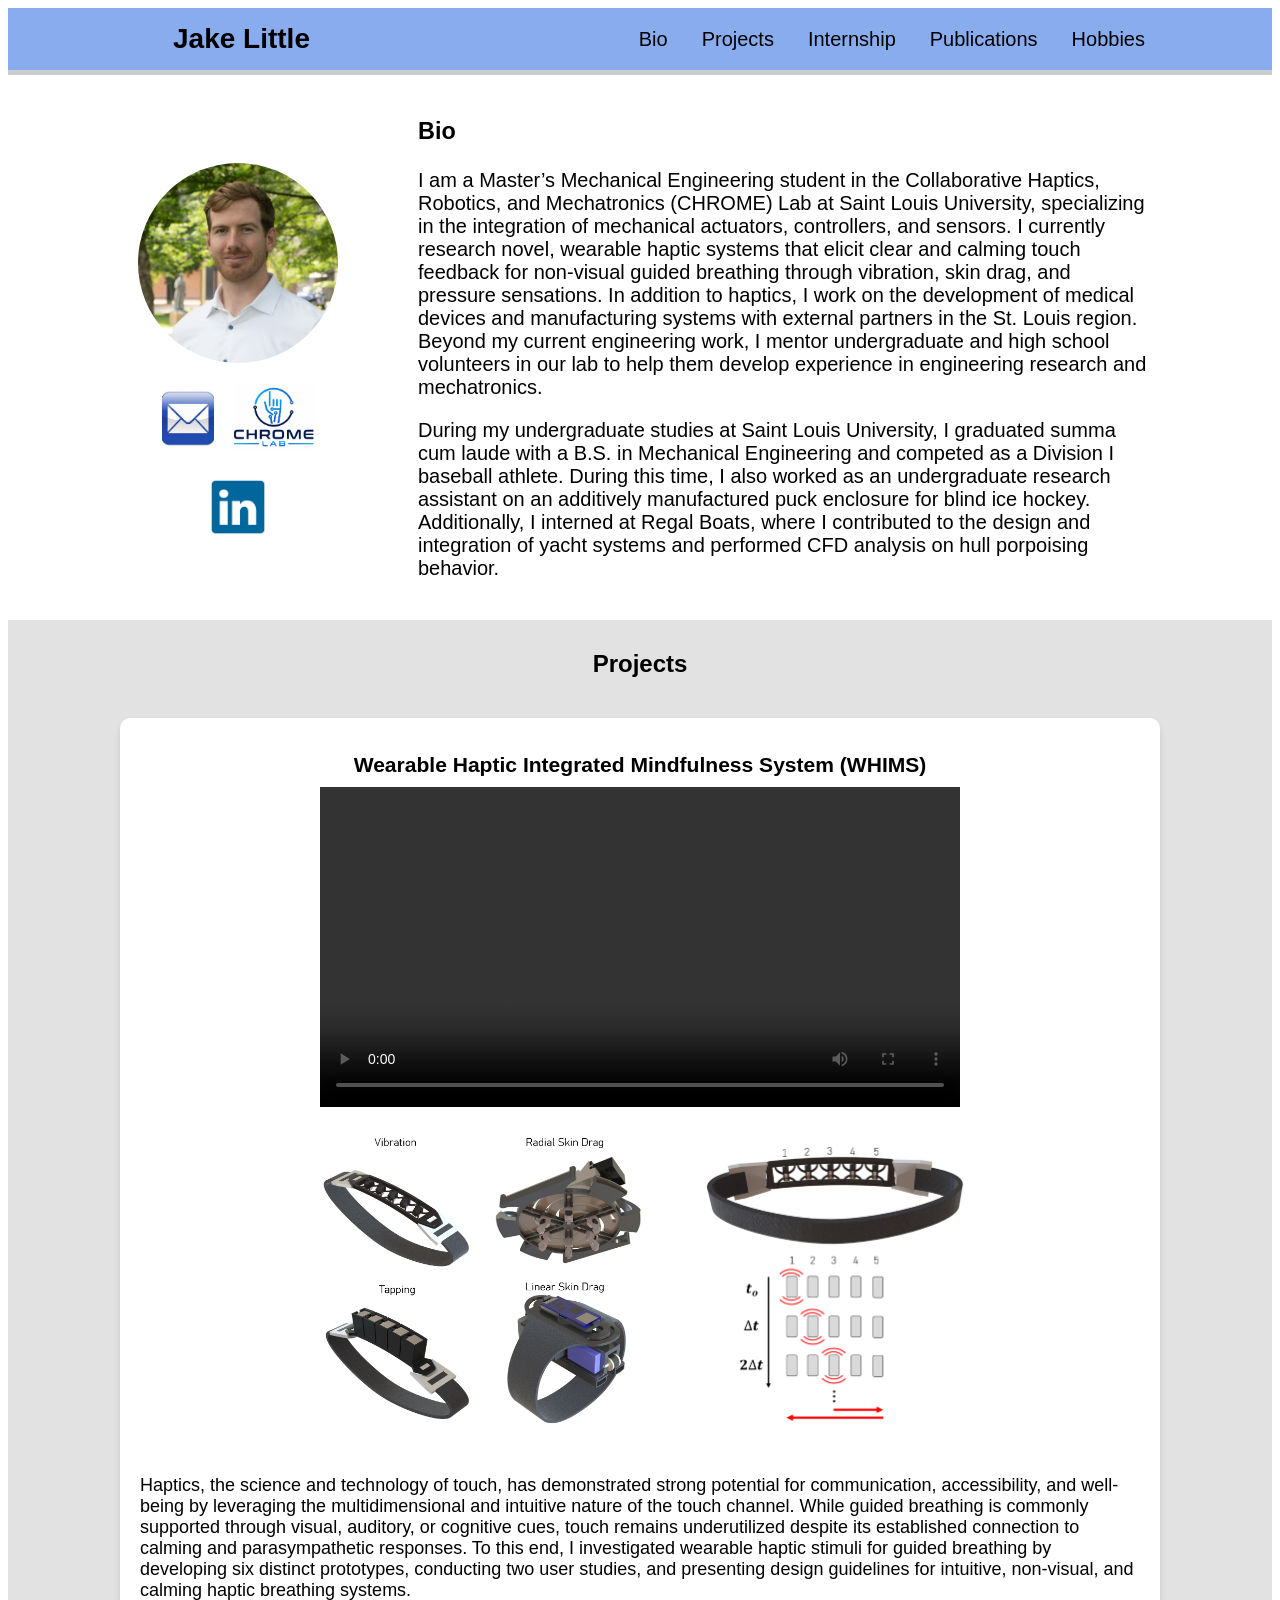
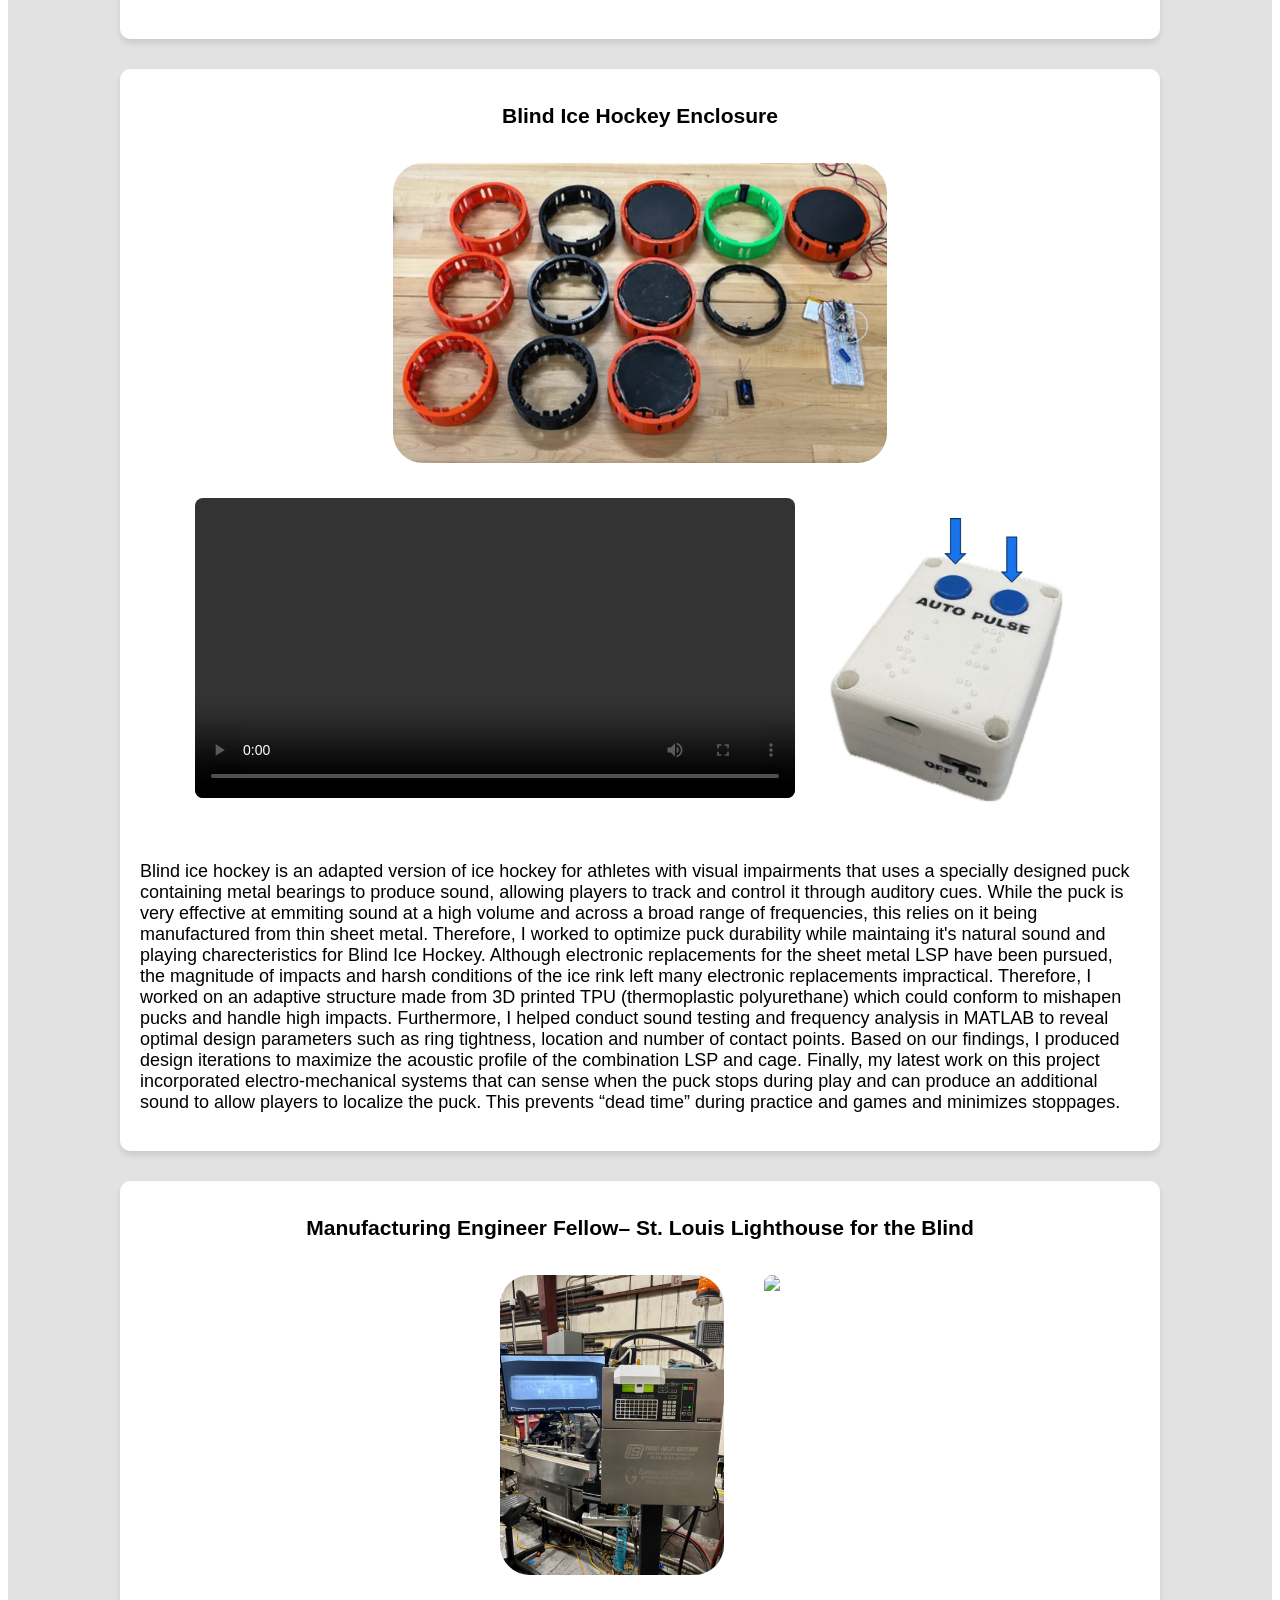
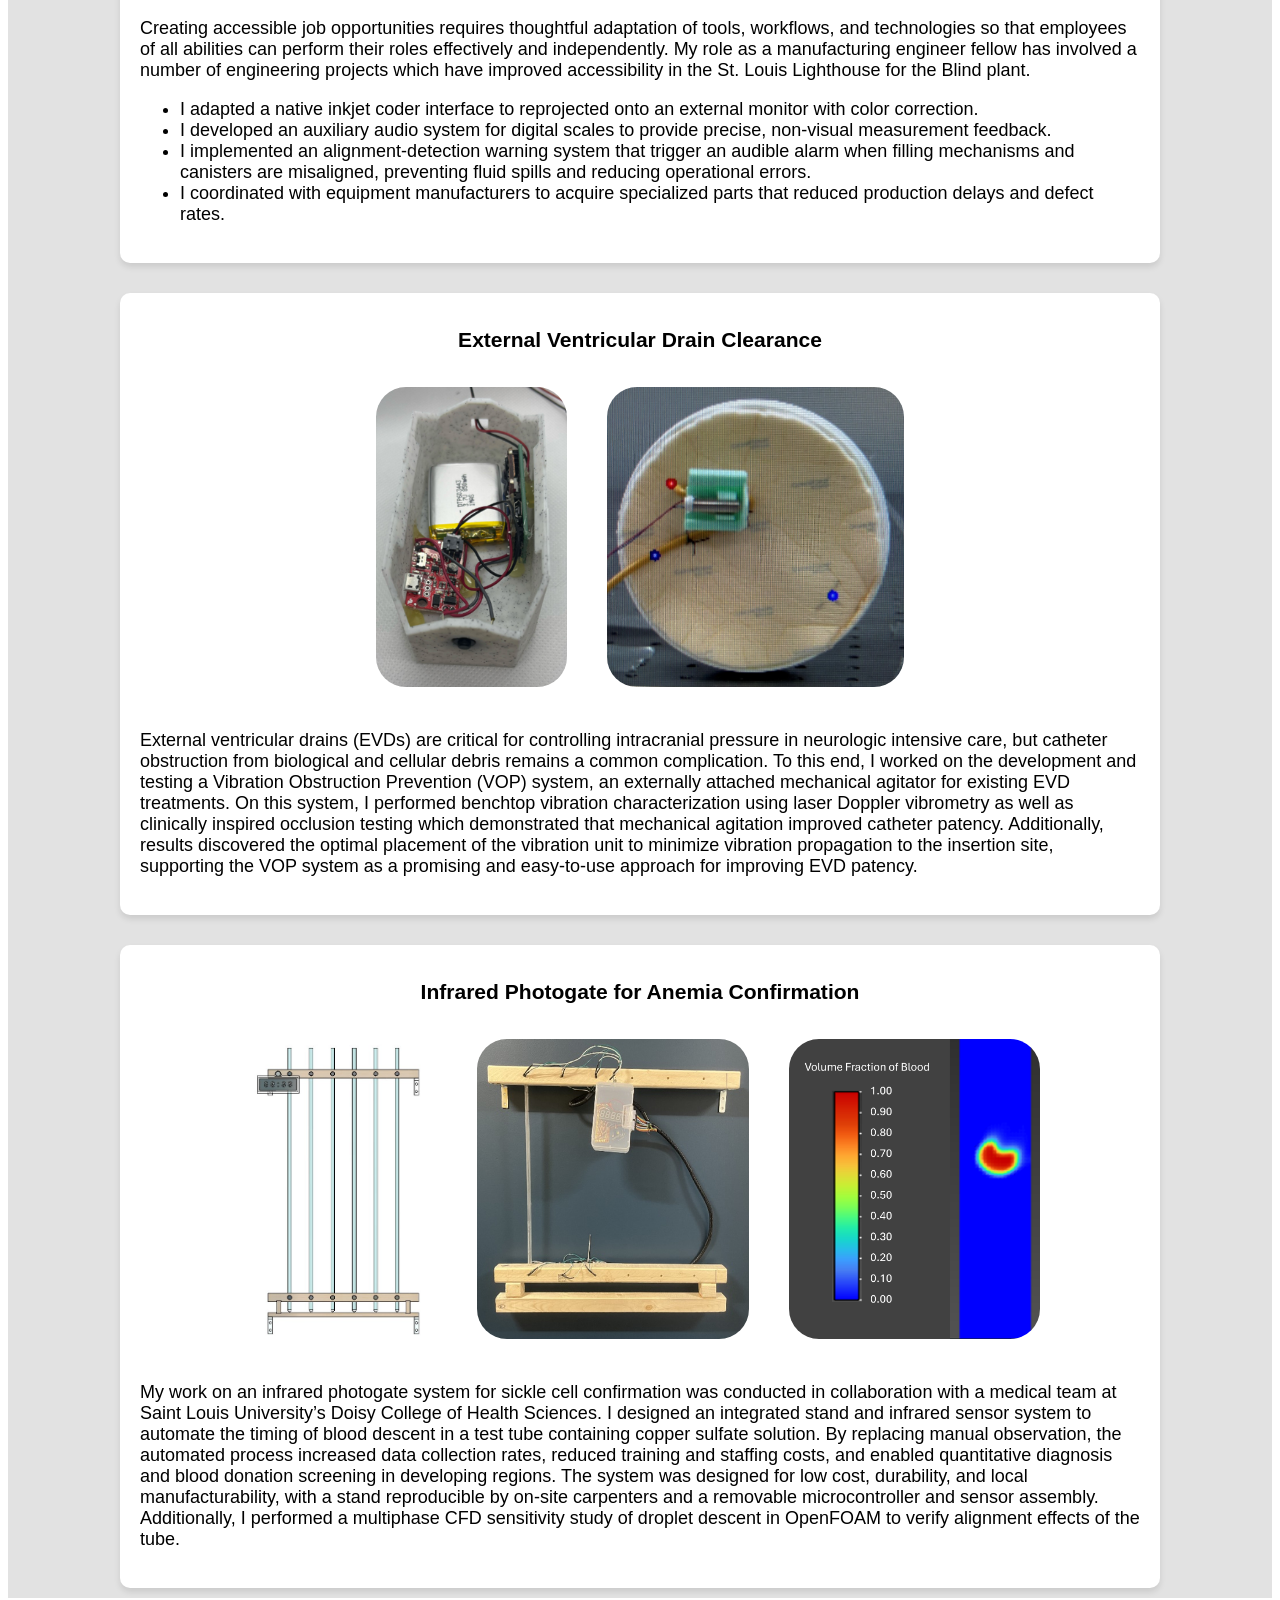
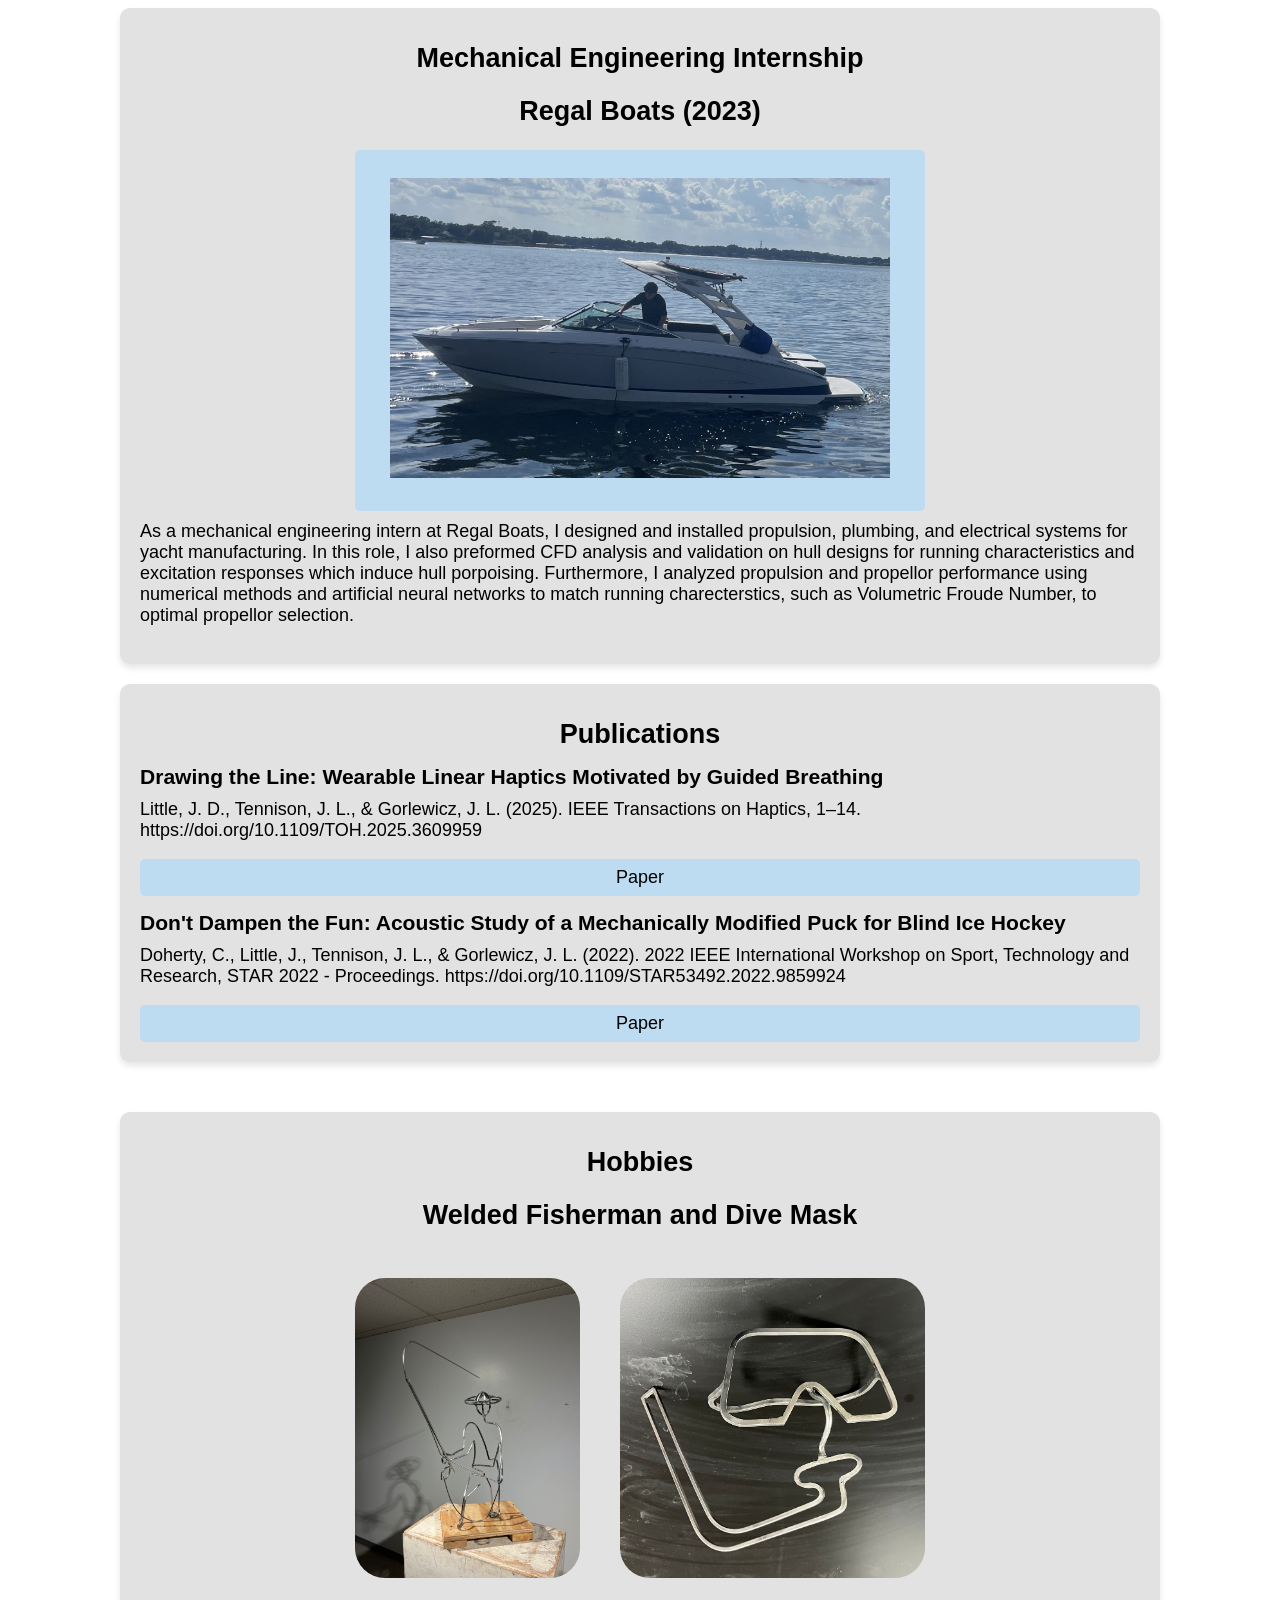
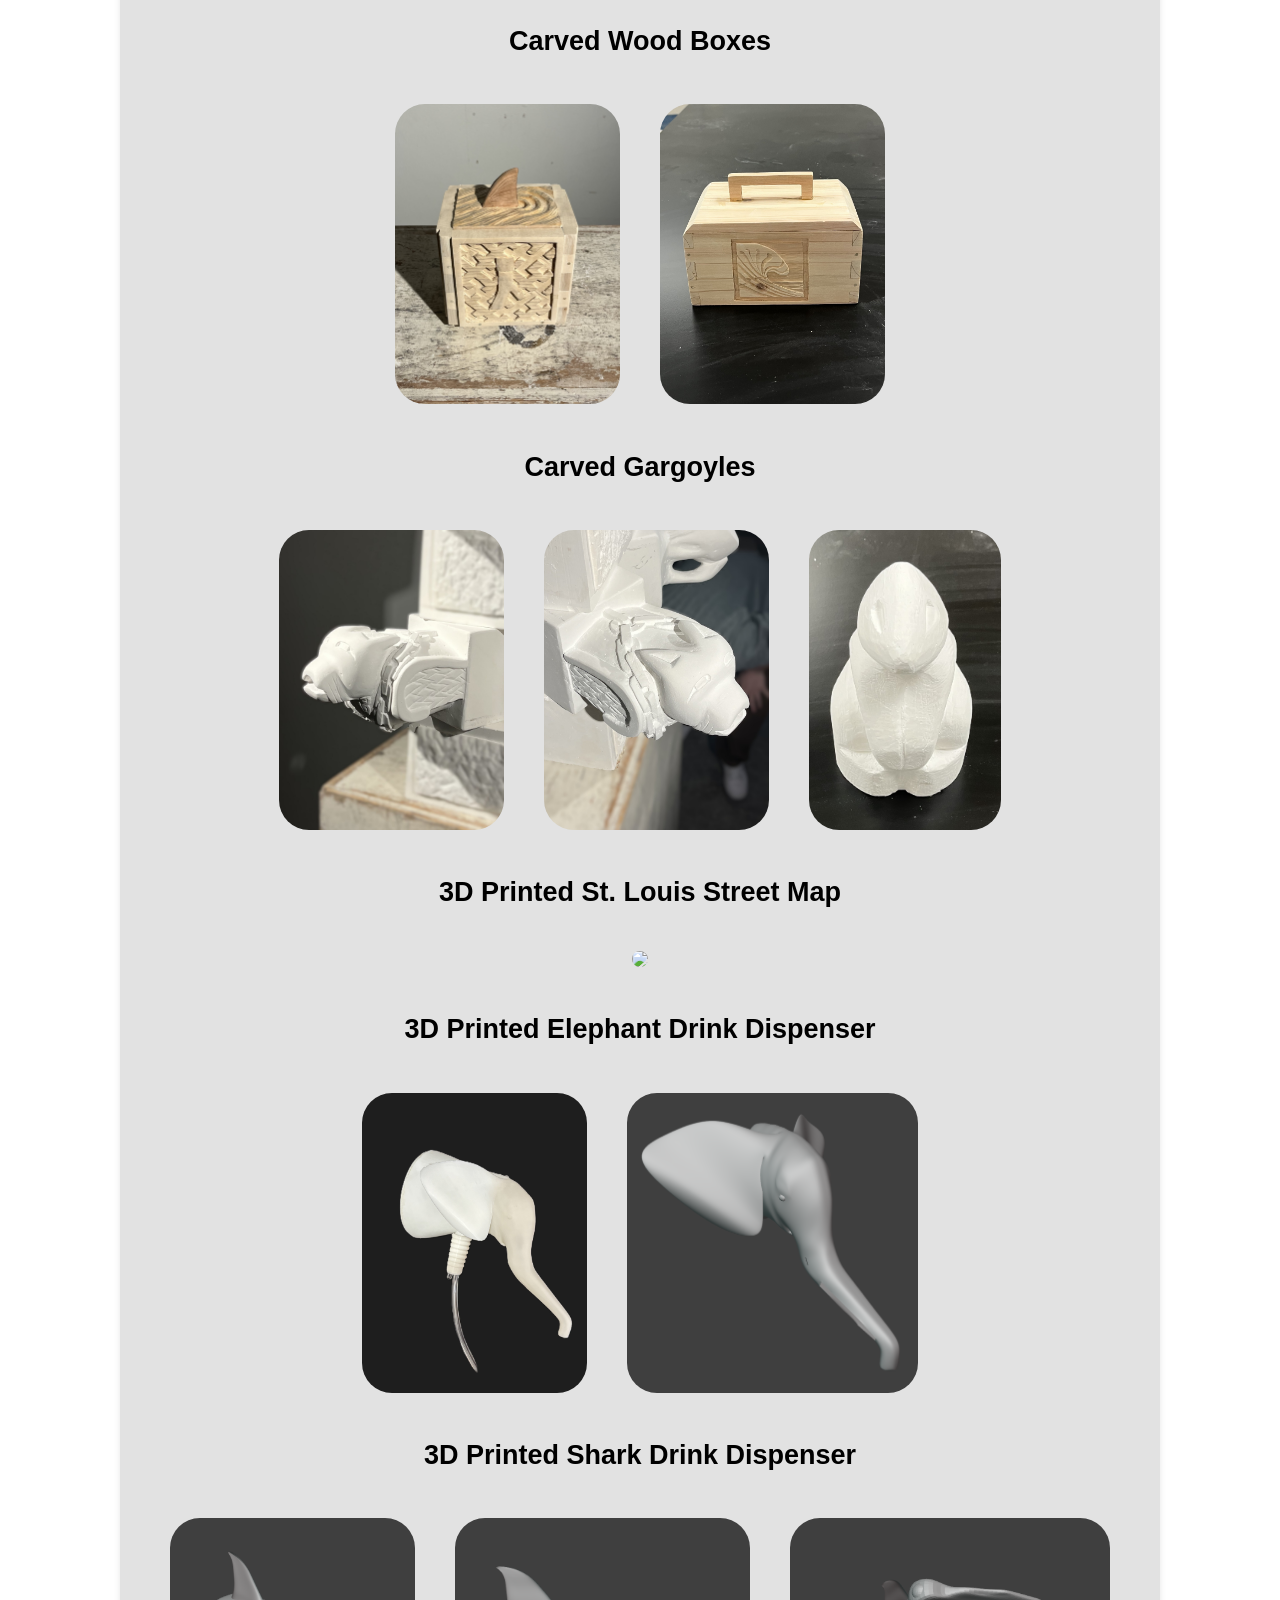
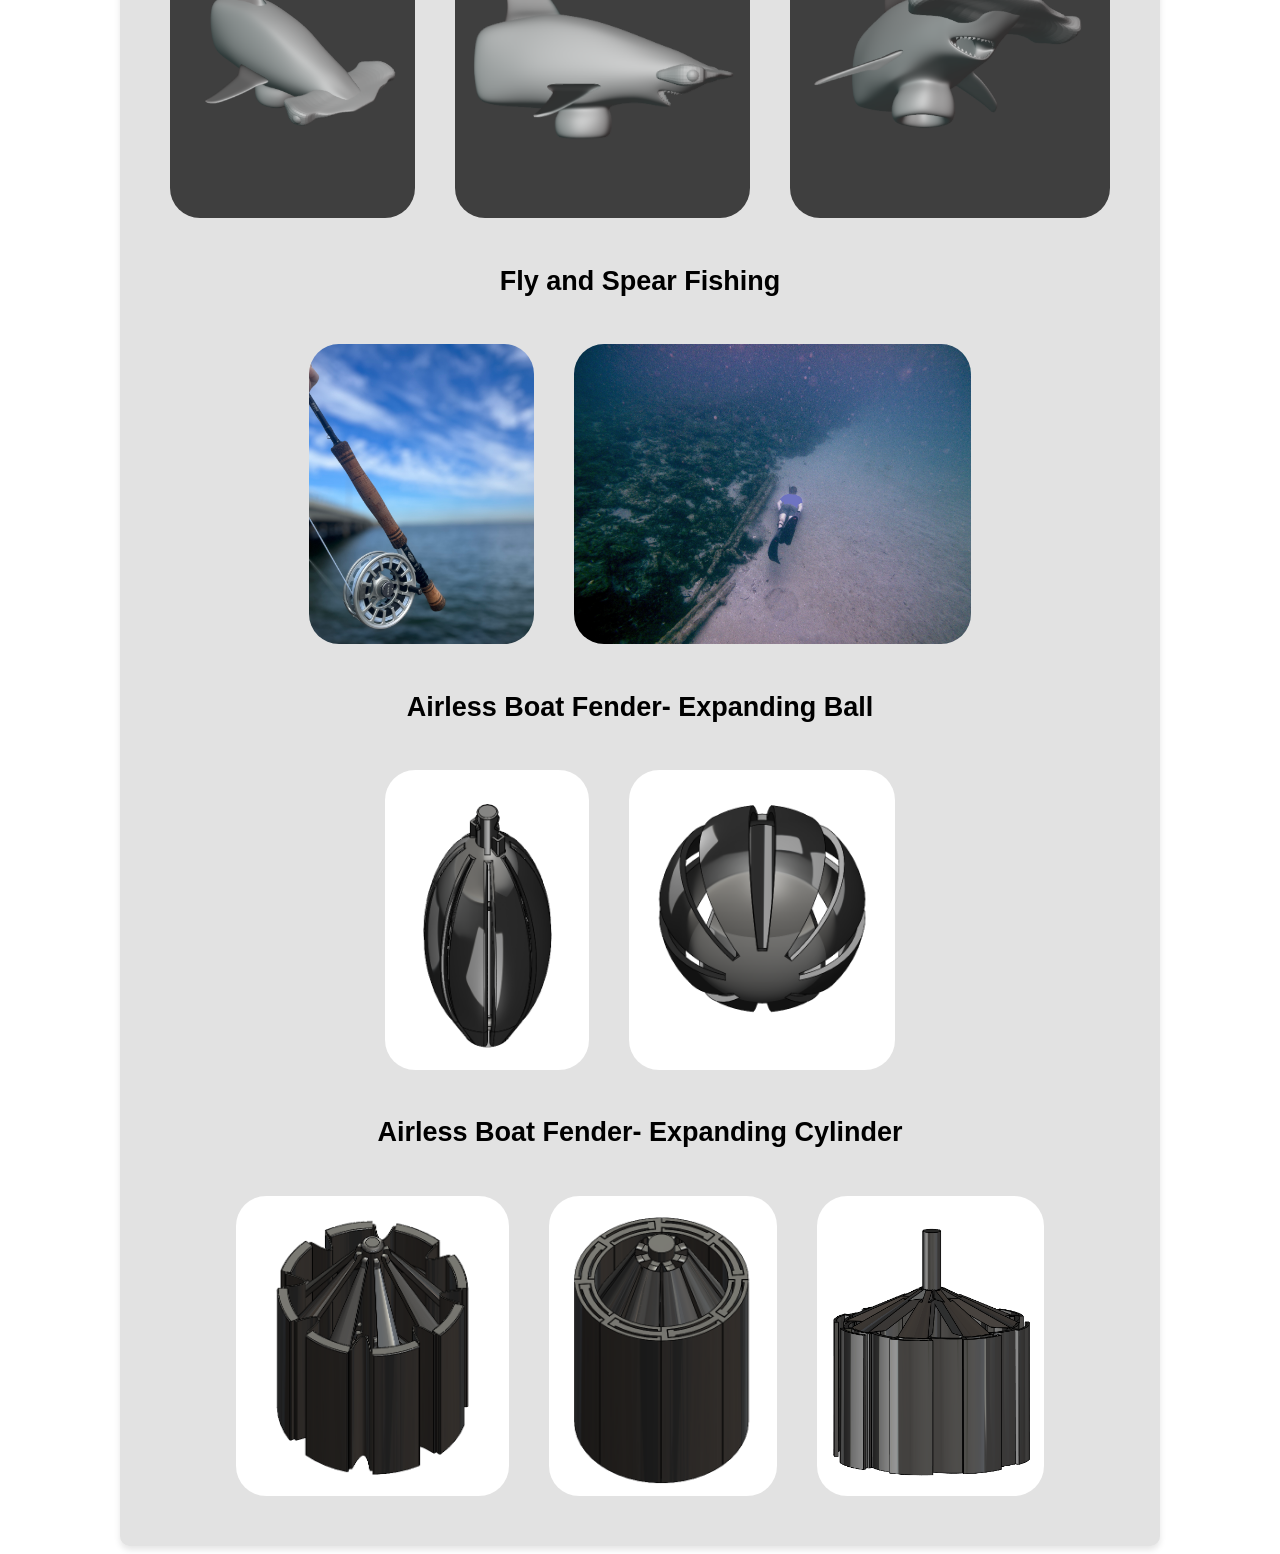
==== commit 87d2e32a: "Add files via upload" ====
--- a/index.html
+++ b/index.html
@@ -60,6 +60,13 @@
         <div class="project-card">
             <h3>Wearable Haptic Integrated Mindfulness System (WHIMS)</h3>
 
+            <div class="video-container">
+                <video controls width="640">
+                    <source src="TimeToBrathe_Haptics2026.mp4" type="video/mp4">
+                </video>
+            </div>
+
+
             <div class="img-wrapper">
                 <img src="whims1.png"><img src="whims2.png">
             </div>
--- a/style.css
+++ b/style.css
@@ -254,4 +254,10 @@
 
 .no-radius {
     border-radius: 0;
+}
+
+.video-container {
+  display: flex;
+  justify-content: center; /* horizontal */
+  align-items: center;     /* vertical */
 }
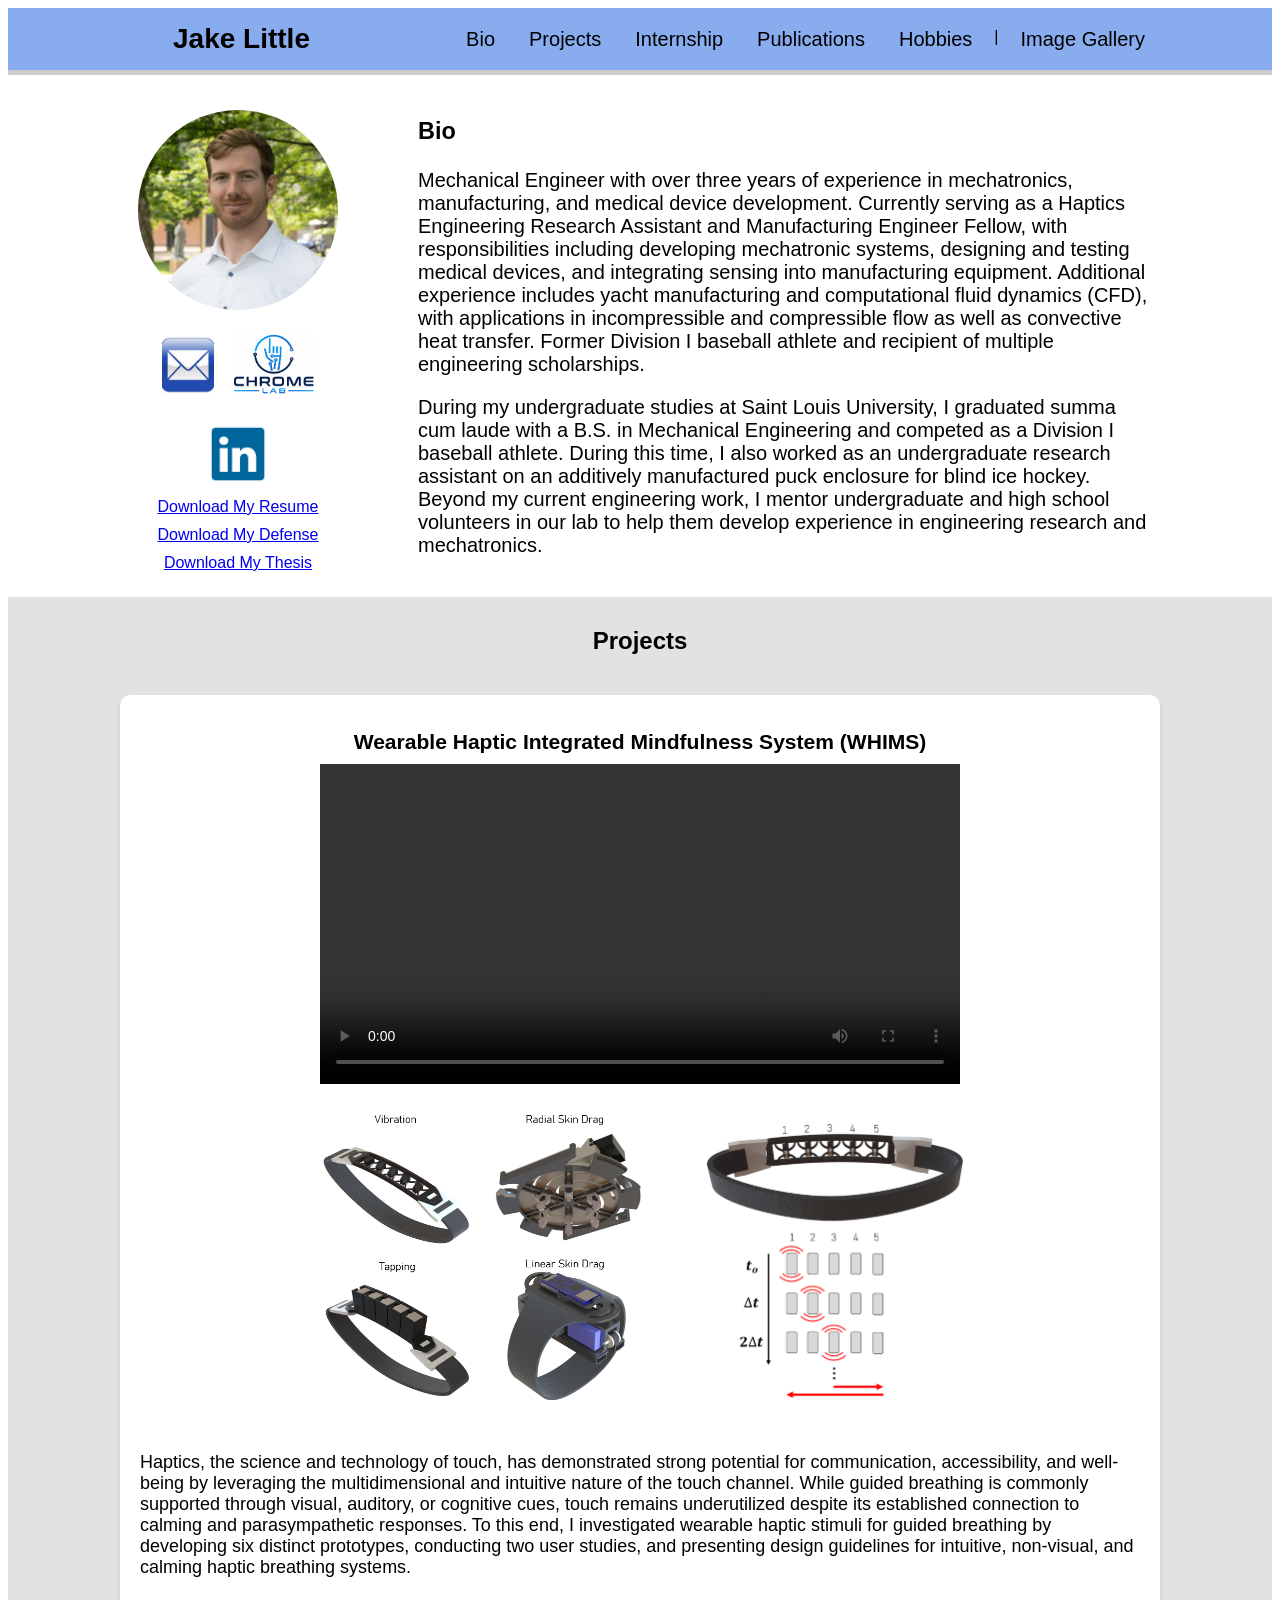
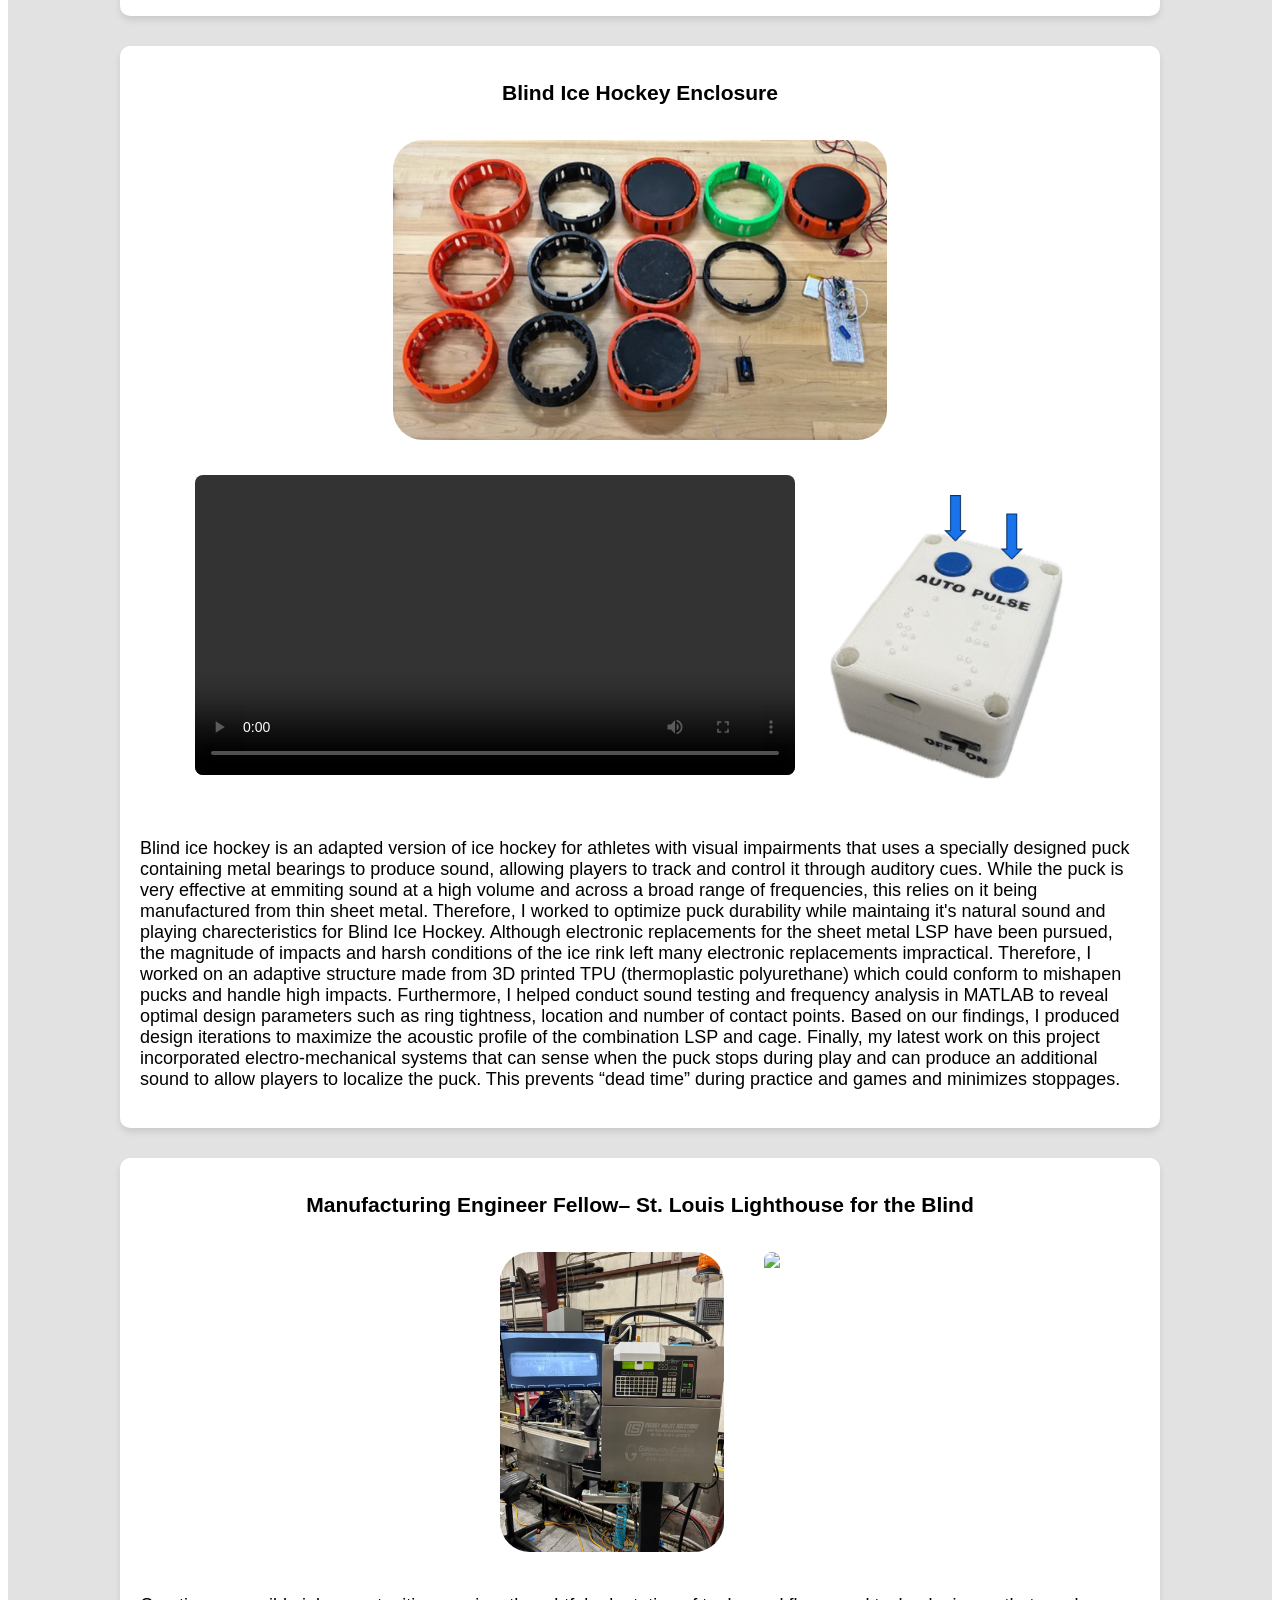
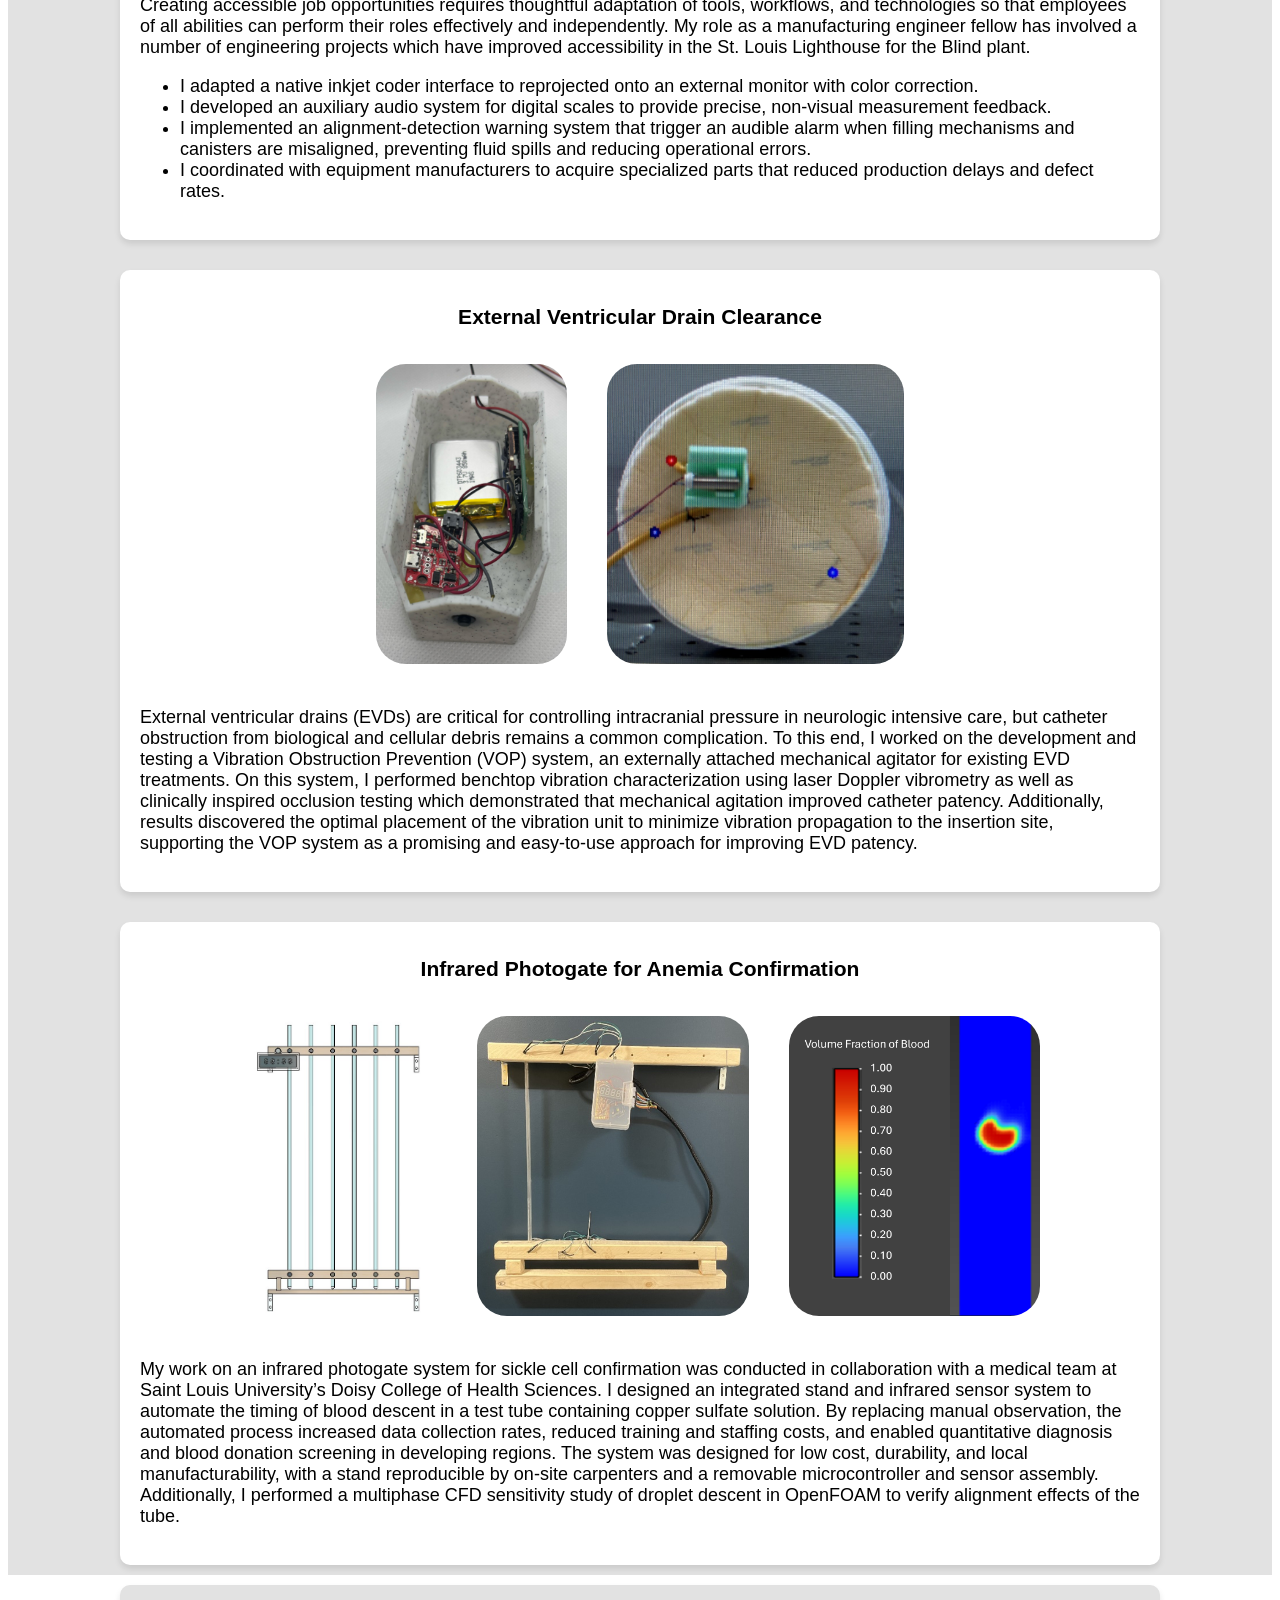
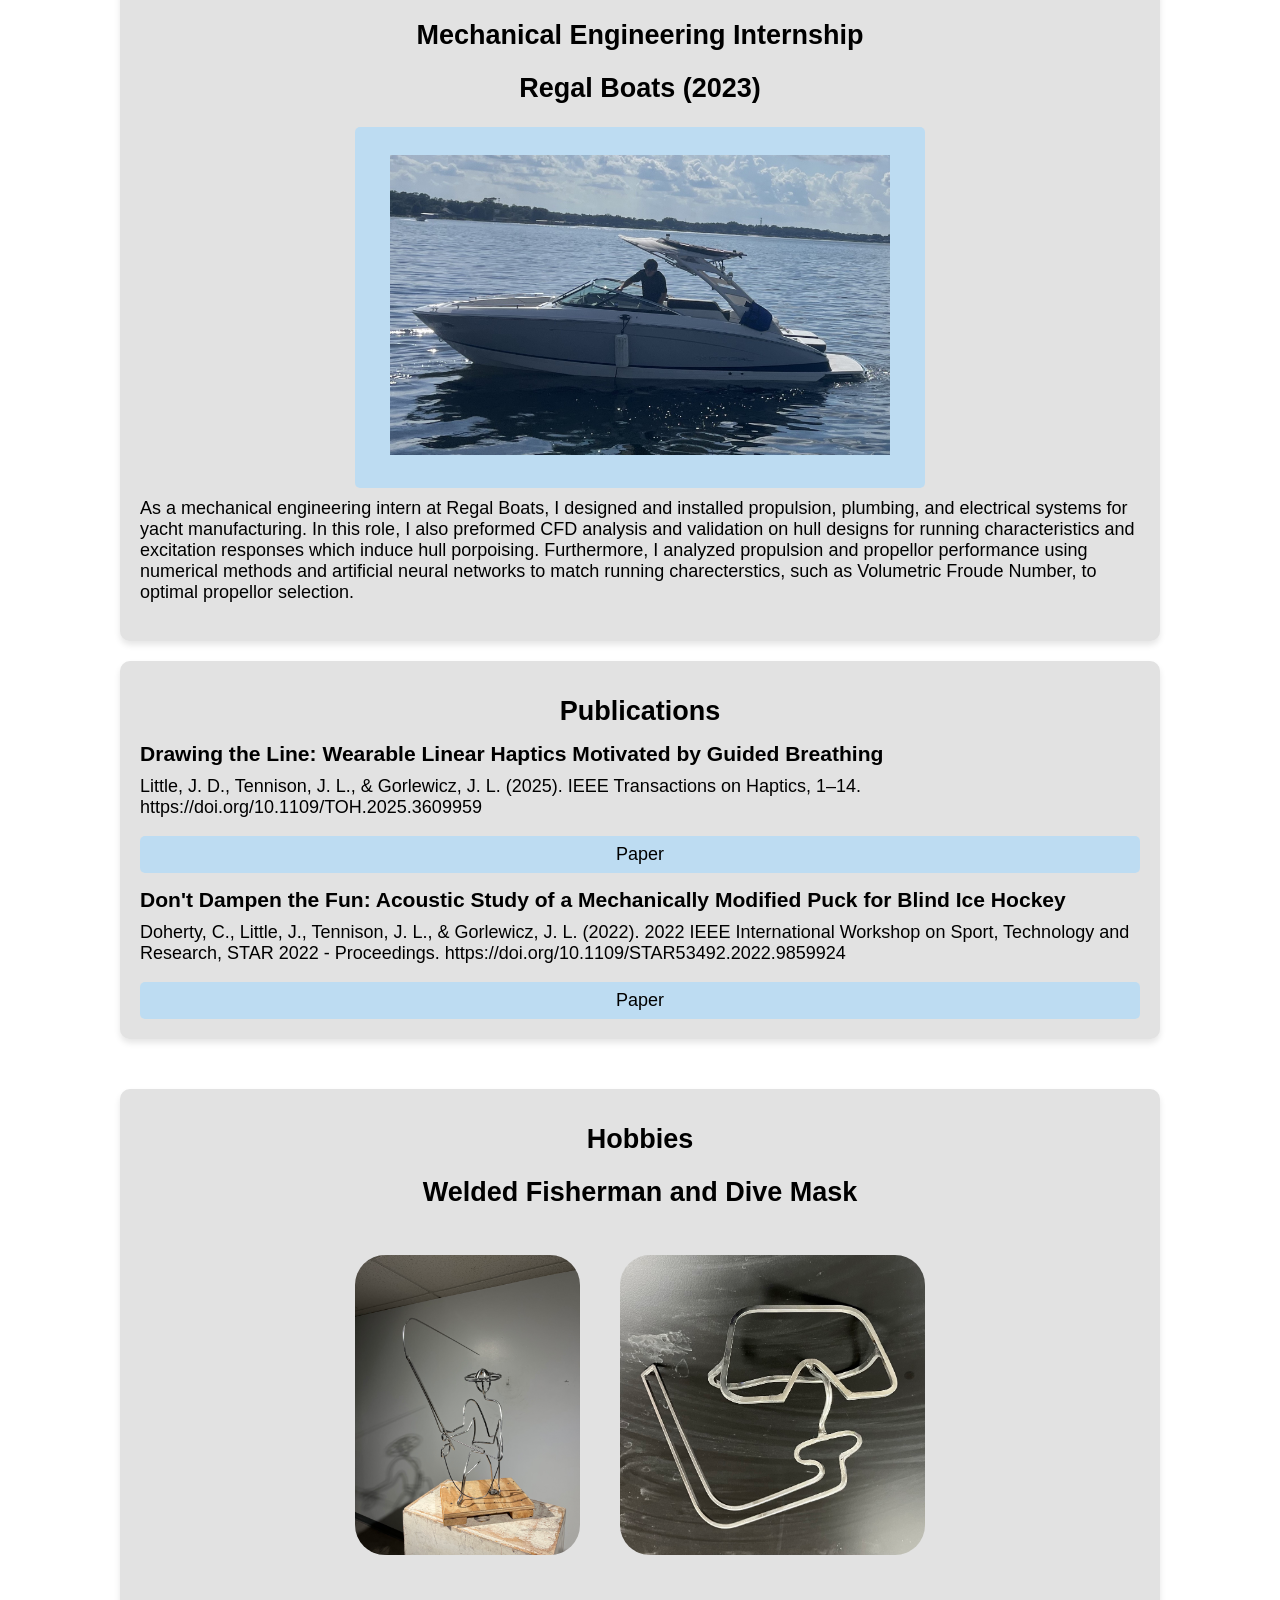
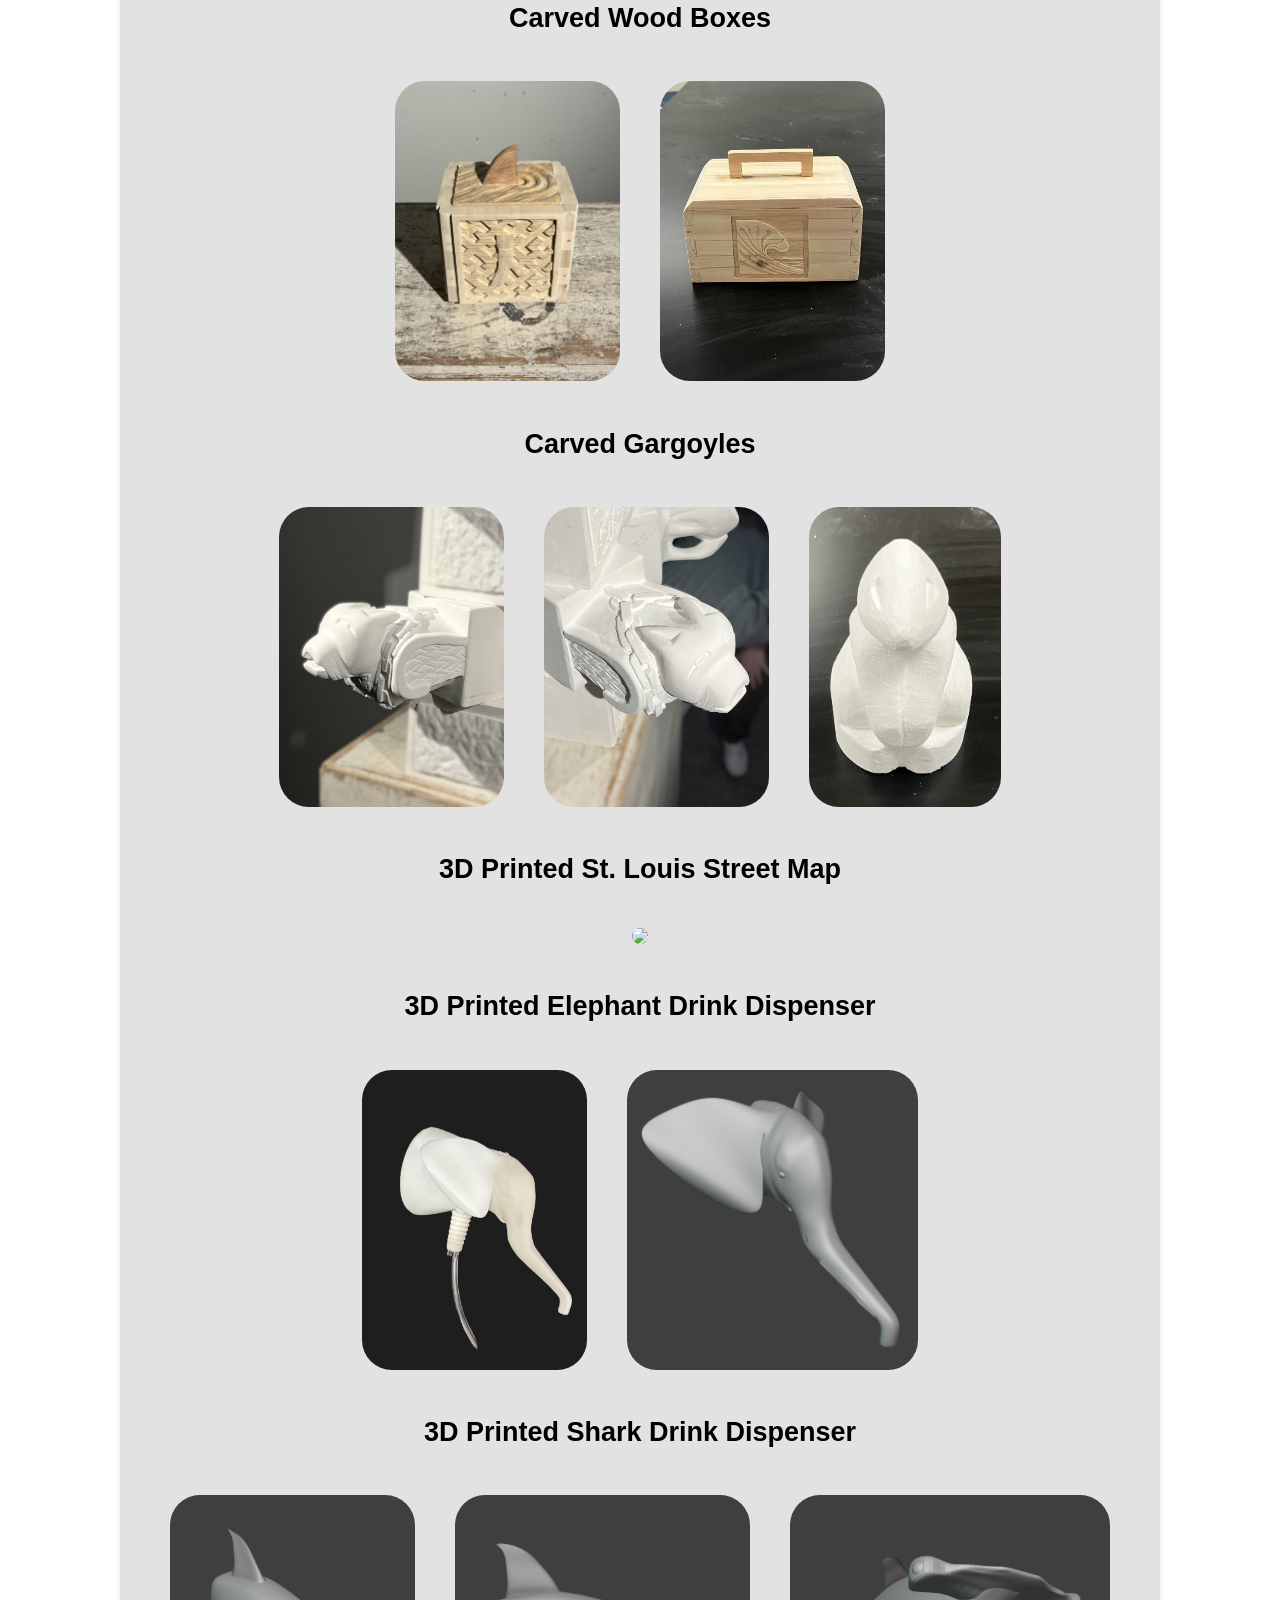
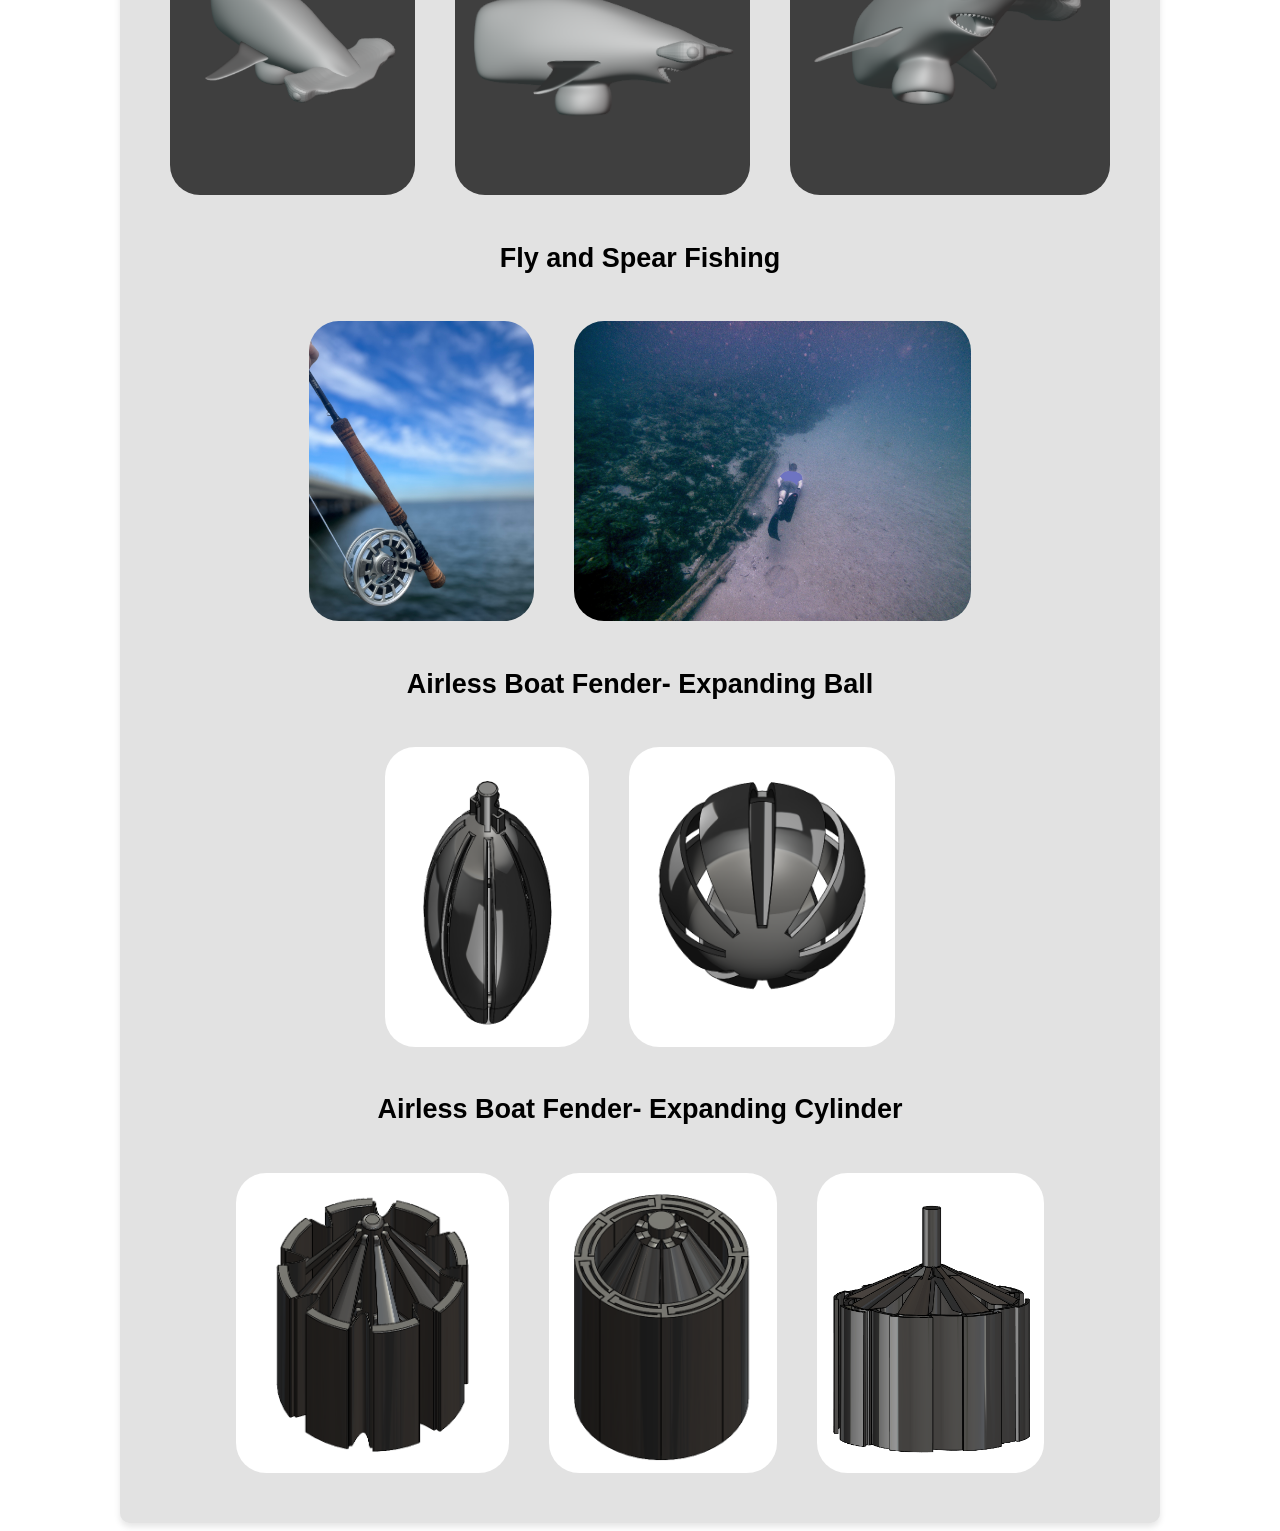
==== commit 058d26b0: "Add files via upload" ====
--- a/index.html
+++ b/index.html
@@ -15,7 +15,8 @@
             <li><a href="#projects">Projects</a></li>
             <li><a href="#internship">Internship</a></li>
             <li><a href="#publications">Publications</a></li>
-            <li><a href="#hobbies">Hobbies</a></li>
+            <li><a href="#hobbies">Hobbies</a></li> |
+            <li><a href="gallery.html">Image Gallery</a></li> </ul>
         </ul>
     </nav>
 </header>
@@ -34,21 +35,28 @@
                <img src="linkedin.png" class="linkedIn-img" alt="LinkedIn Link">
             </a>
         </div>
+
+        <a href="JakeLittle_Resume.pdf" download>Download My Resume</a>
+        <a href="thesisDefense.pptx" download>Download My Defense</a>
+        <a href="JakeLittle_Thesis.pdf" download>Download My Thesis</a>
     </div>
 
     <div class="rightHome">
         <h3>Bio</h3>
-        <p> 
-            I am a Master’s Mechanical Engineering student in the Collaborative Haptics, Robotics, and Mechatronics (CHROME) Lab at Saint Louis University, specializing in the integration of mechanical actuators, controllers, and sensors.
-            I currently research novel, wearable haptic systems that elicit clear and calming touch feedback for non-visual guided breathing through vibration, skin drag, and pressure sensations. 
-            In addition to haptics, I work on the development of medical devices and manufacturing systems with external partners in the St. Louis region. 
-            Beyond my current engineering work, I mentor undergraduate and high school volunteers in our lab to help them develop experience in engineering research and mechatronics.
-        </p>
+        <p>
+            Mechanical Engineer with over three years of experience in mechatronics, manufacturing, and medical device development. 
+            Currently serving as a Haptics Engineering Research Assistant and Manufacturing Engineer Fellow, with responsibilities 
+            including developing mechatronic systems, designing and testing medical devices, and integrating sensing 
+            into manufacturing equipment. Additional experience includes yacht manufacturing and computational fluid dynamics 
+            (CFD), with applications in incompressible and compressible flow as well as convective heat transfer. Former Division I 
+            baseball athlete and recipient of multiple engineering scholarships. 
+        <p>
 
         <p>
             During my undergraduate studies at Saint Louis University, I graduated summa cum laude with a B.S. in Mechanical Engineering and competed as a Division I baseball athlete. 
             During this time, I also worked as an undergraduate research assistant on an additively manufactured puck enclosure for blind ice hockey. 
-            Additionally, I interned at Regal Boats, where I contributed to the design and integration of yacht systems and performed CFD analysis on hull porpoising behavior.</p>
+            Beyond my current engineering work, I mentor undergraduate and high school volunteers in our lab to help them develop experience in engineering research and mechatronics.
+        </p>
     </div>
 </div>
 
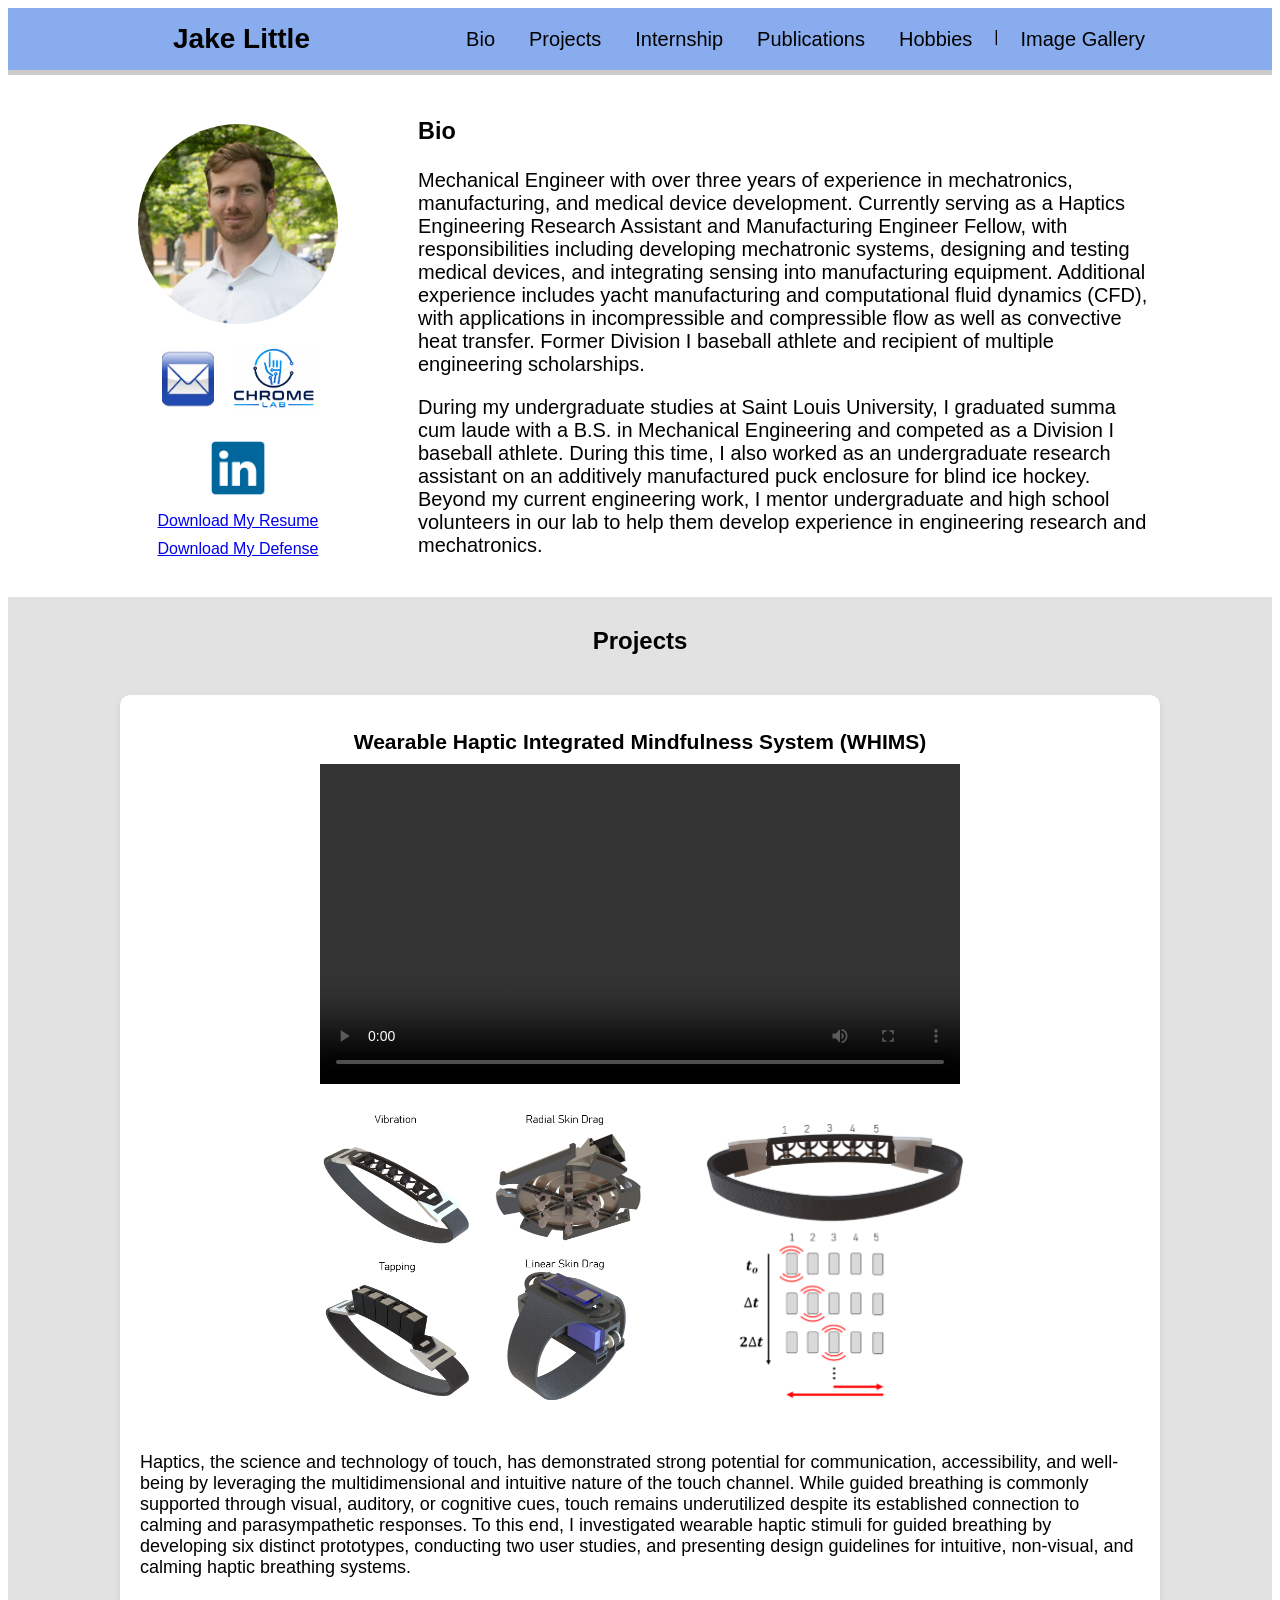
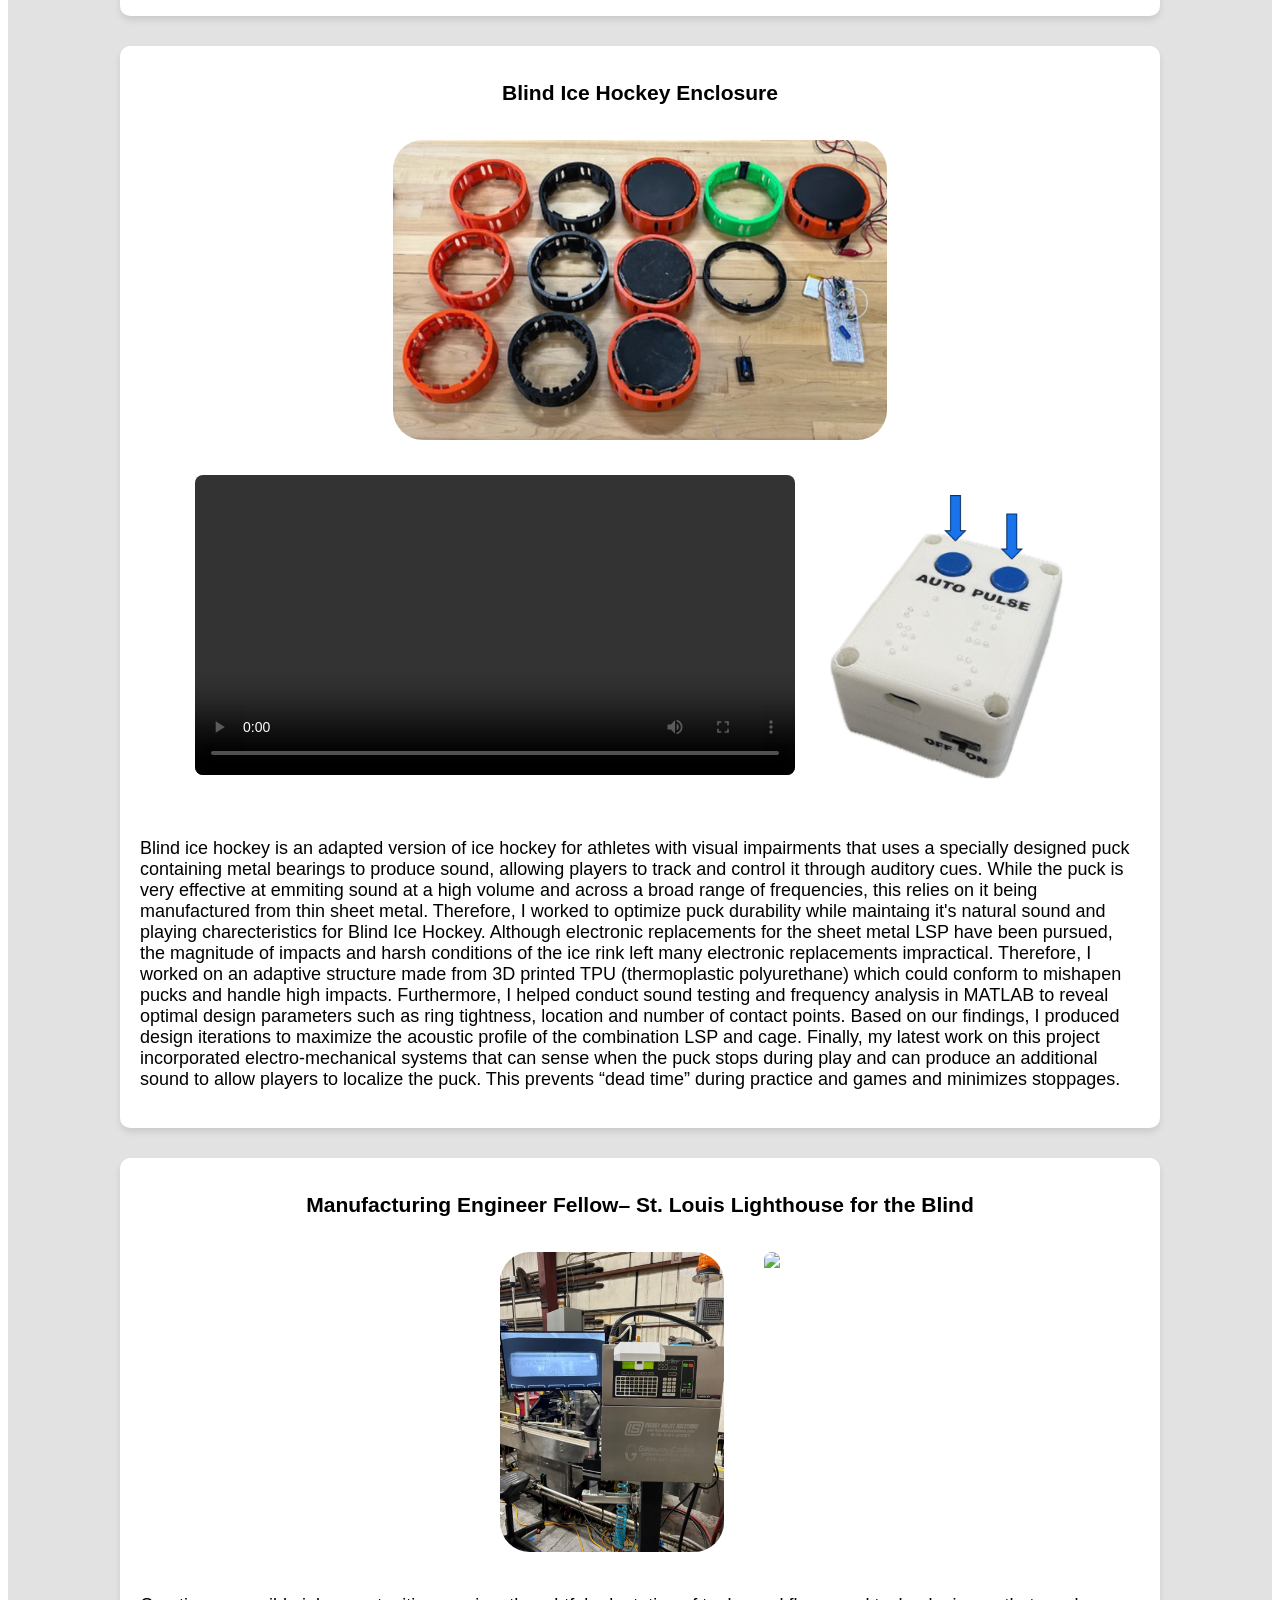
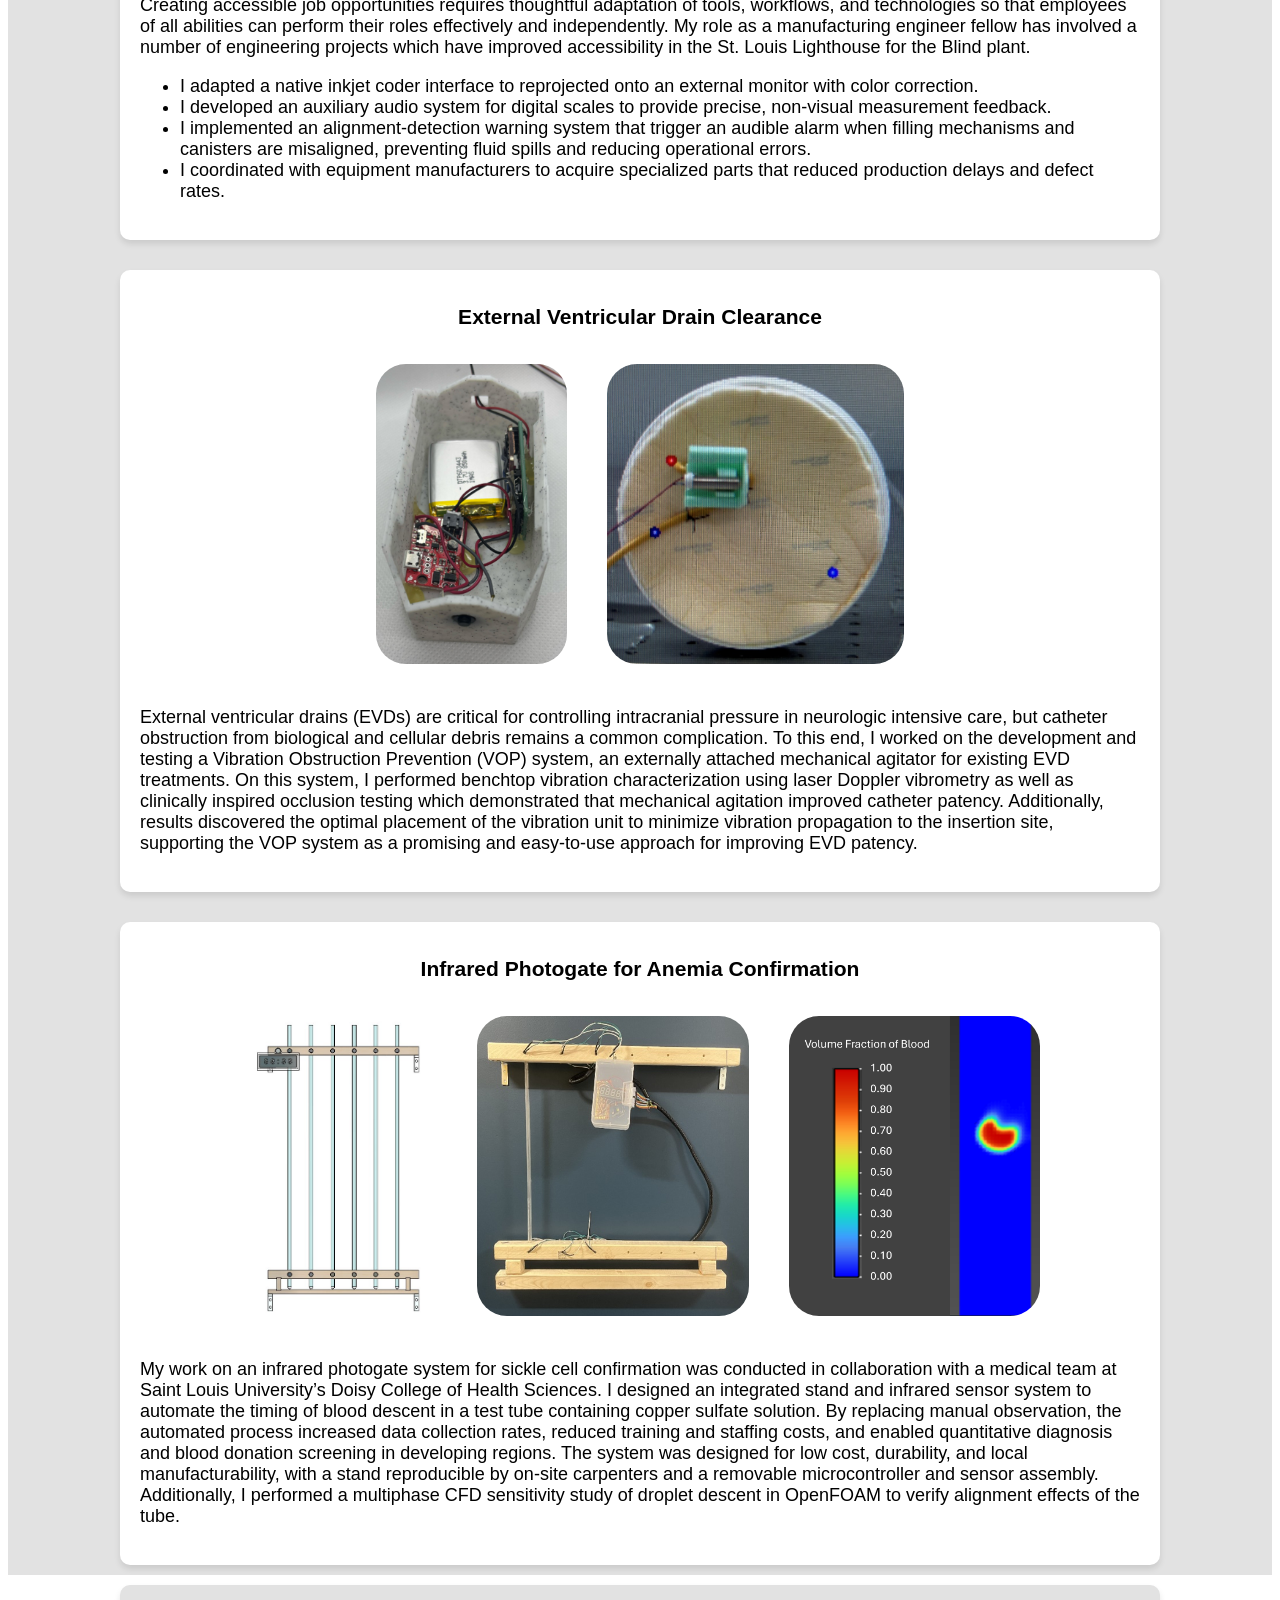
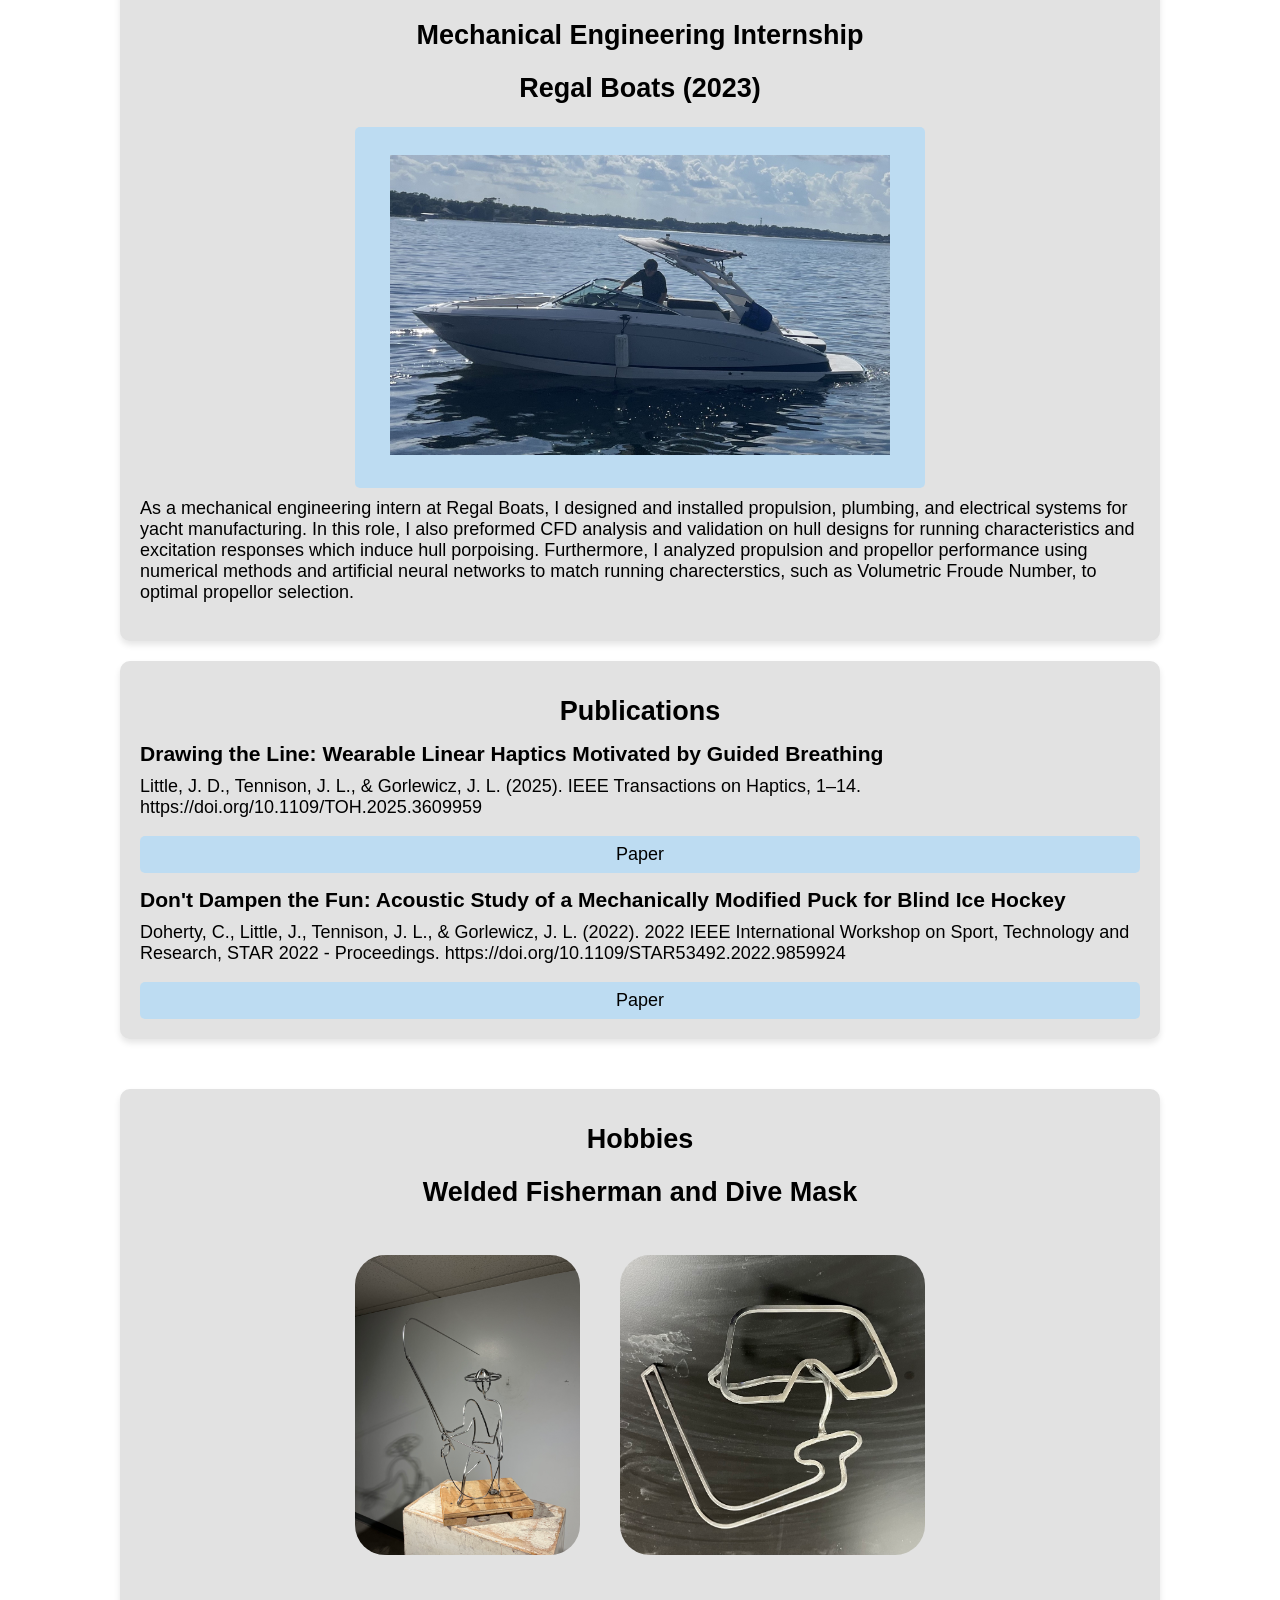
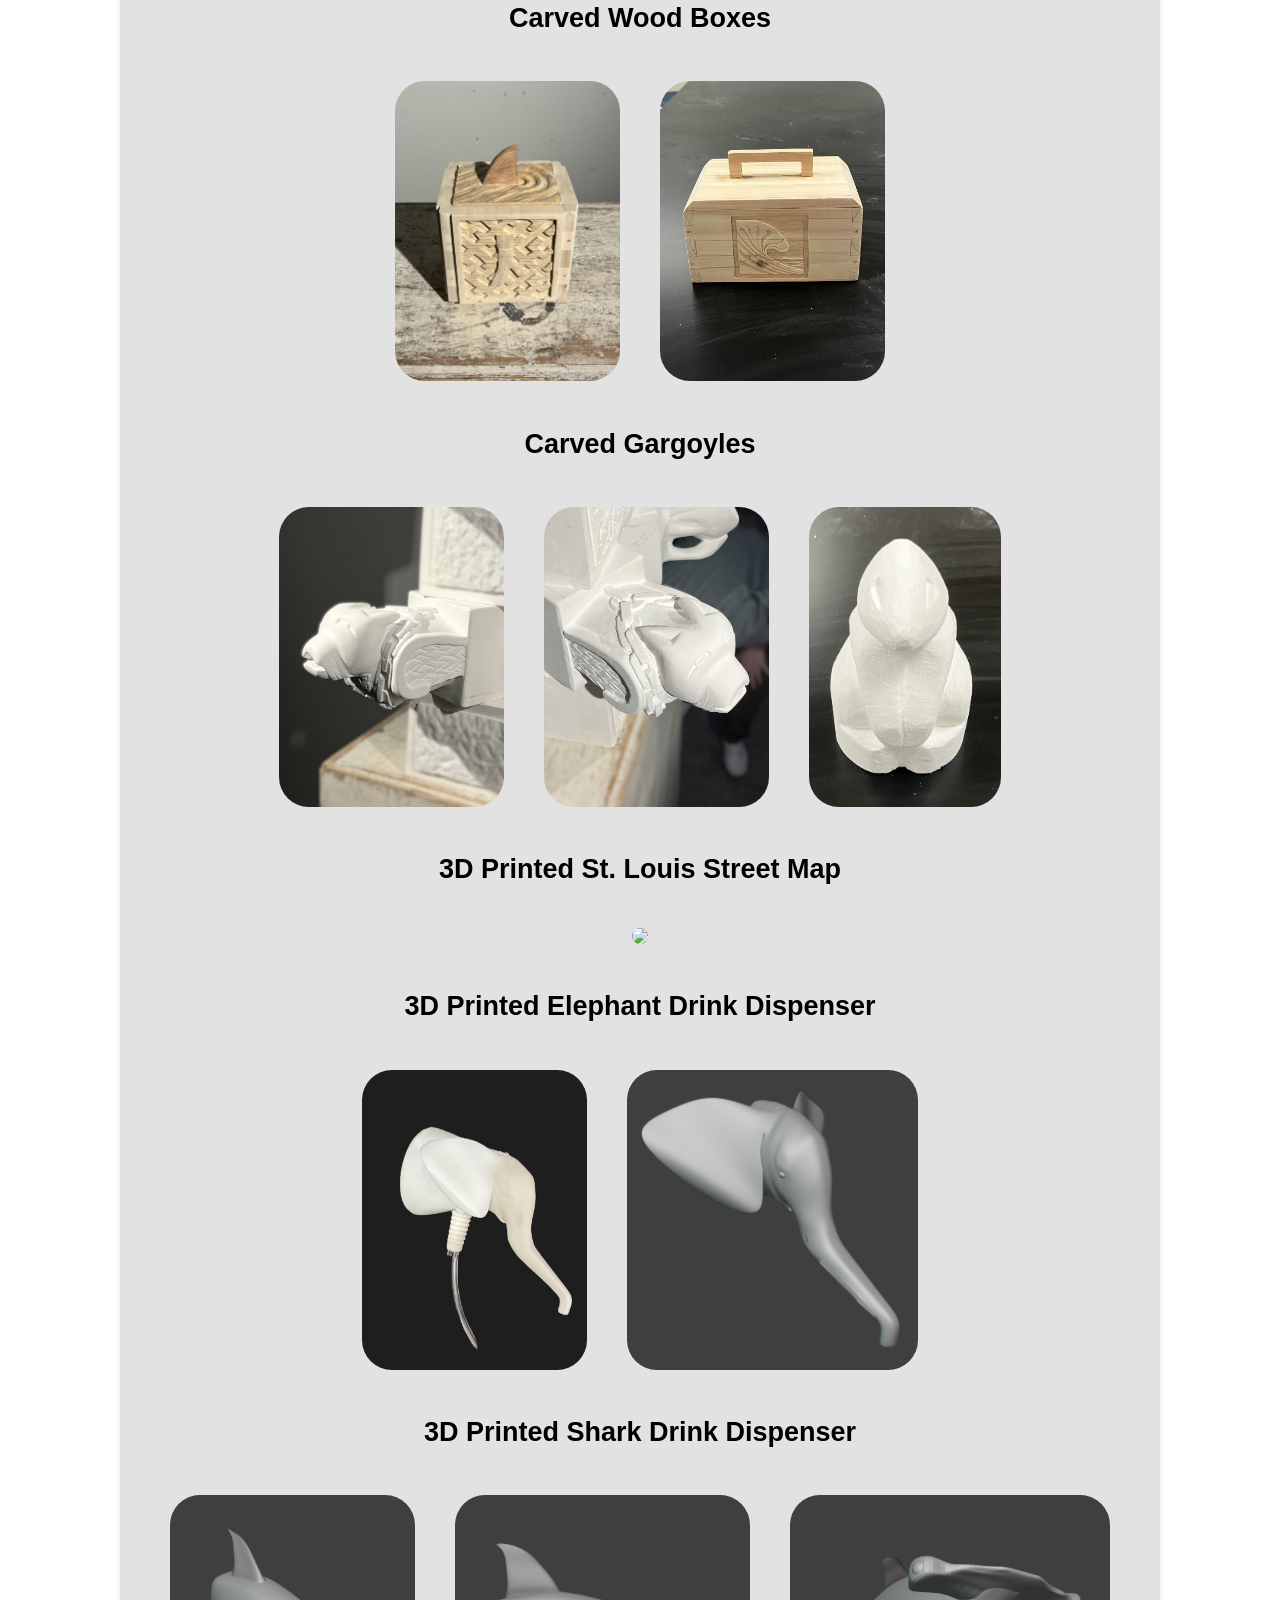
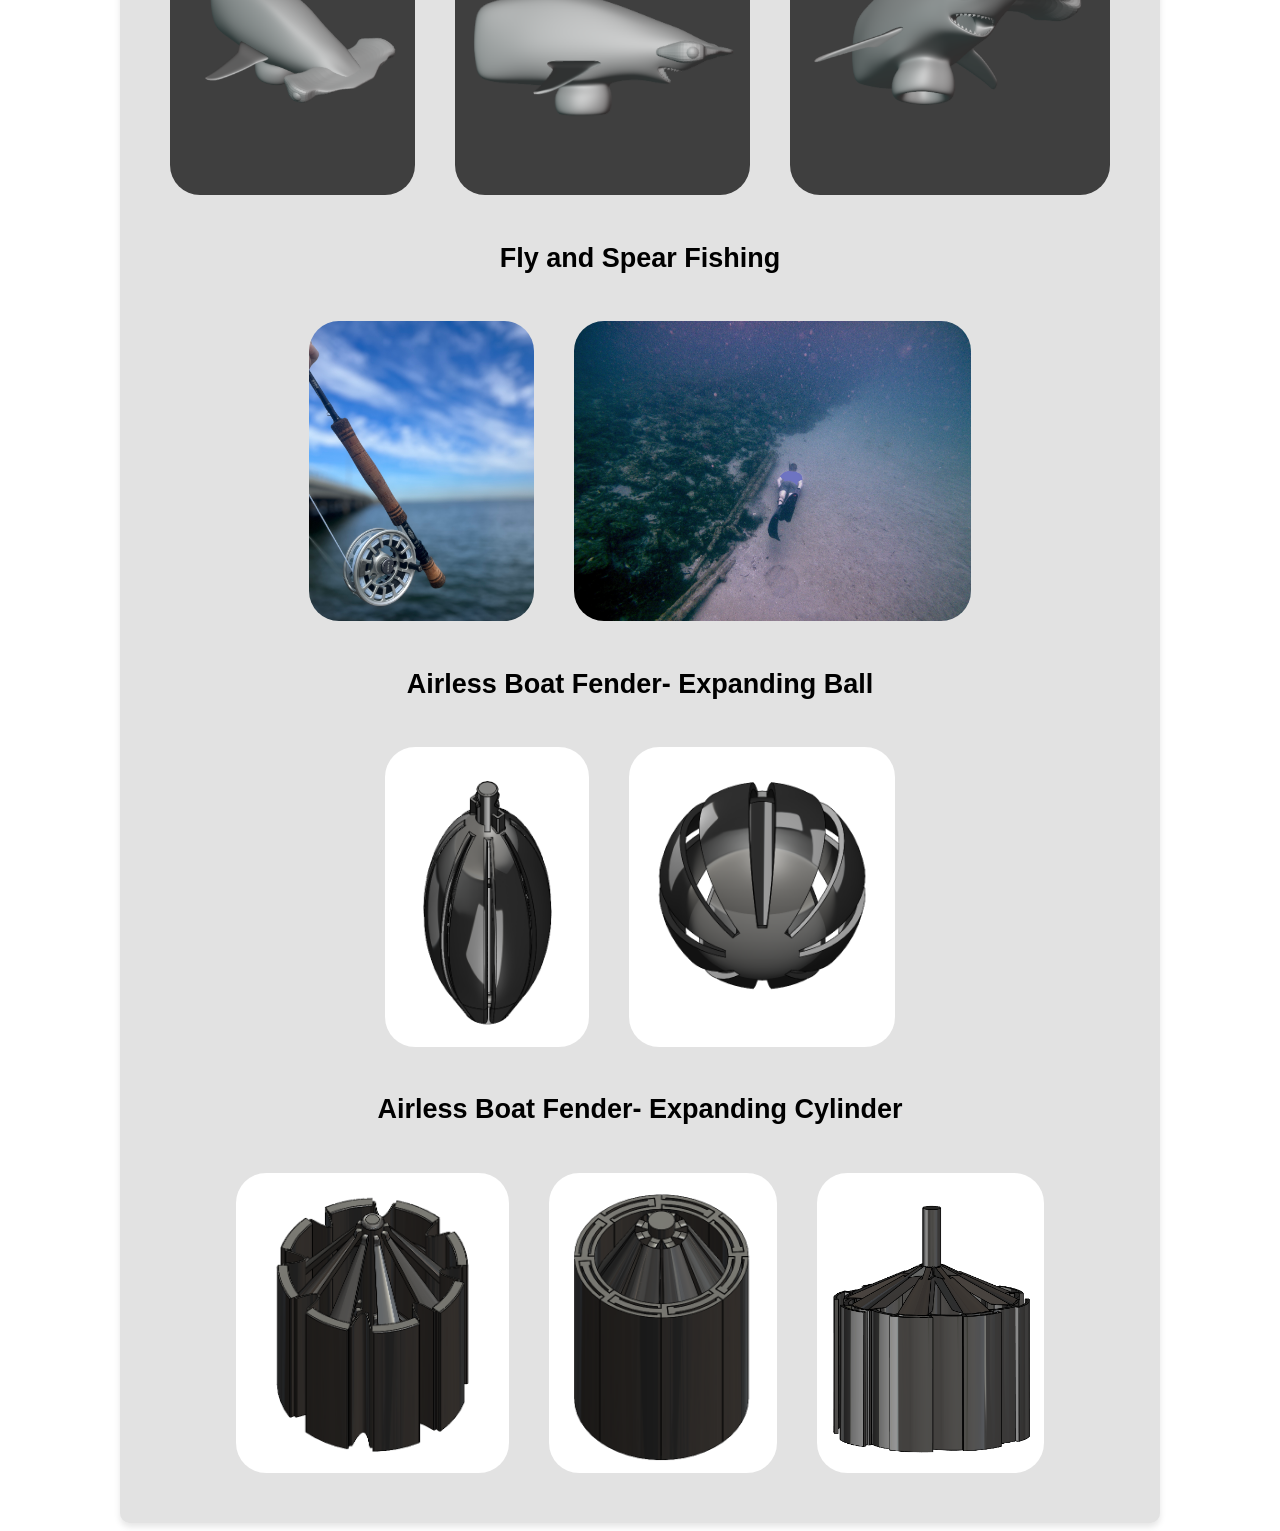
==== commit 0337d8c5: "Add files via upload" ====
--- a/index.html
+++ b/index.html
@@ -38,7 +38,6 @@
 
         <a href="JakeLittle_Resume.pdf" download>Download My Resume</a>
         <a href="thesisDefense.pptx" download>Download My Defense</a>
-        <a href="JakeLittle_Thesis.pdf" download>Download My Thesis</a>
     </div>
 
     <div class="rightHome">
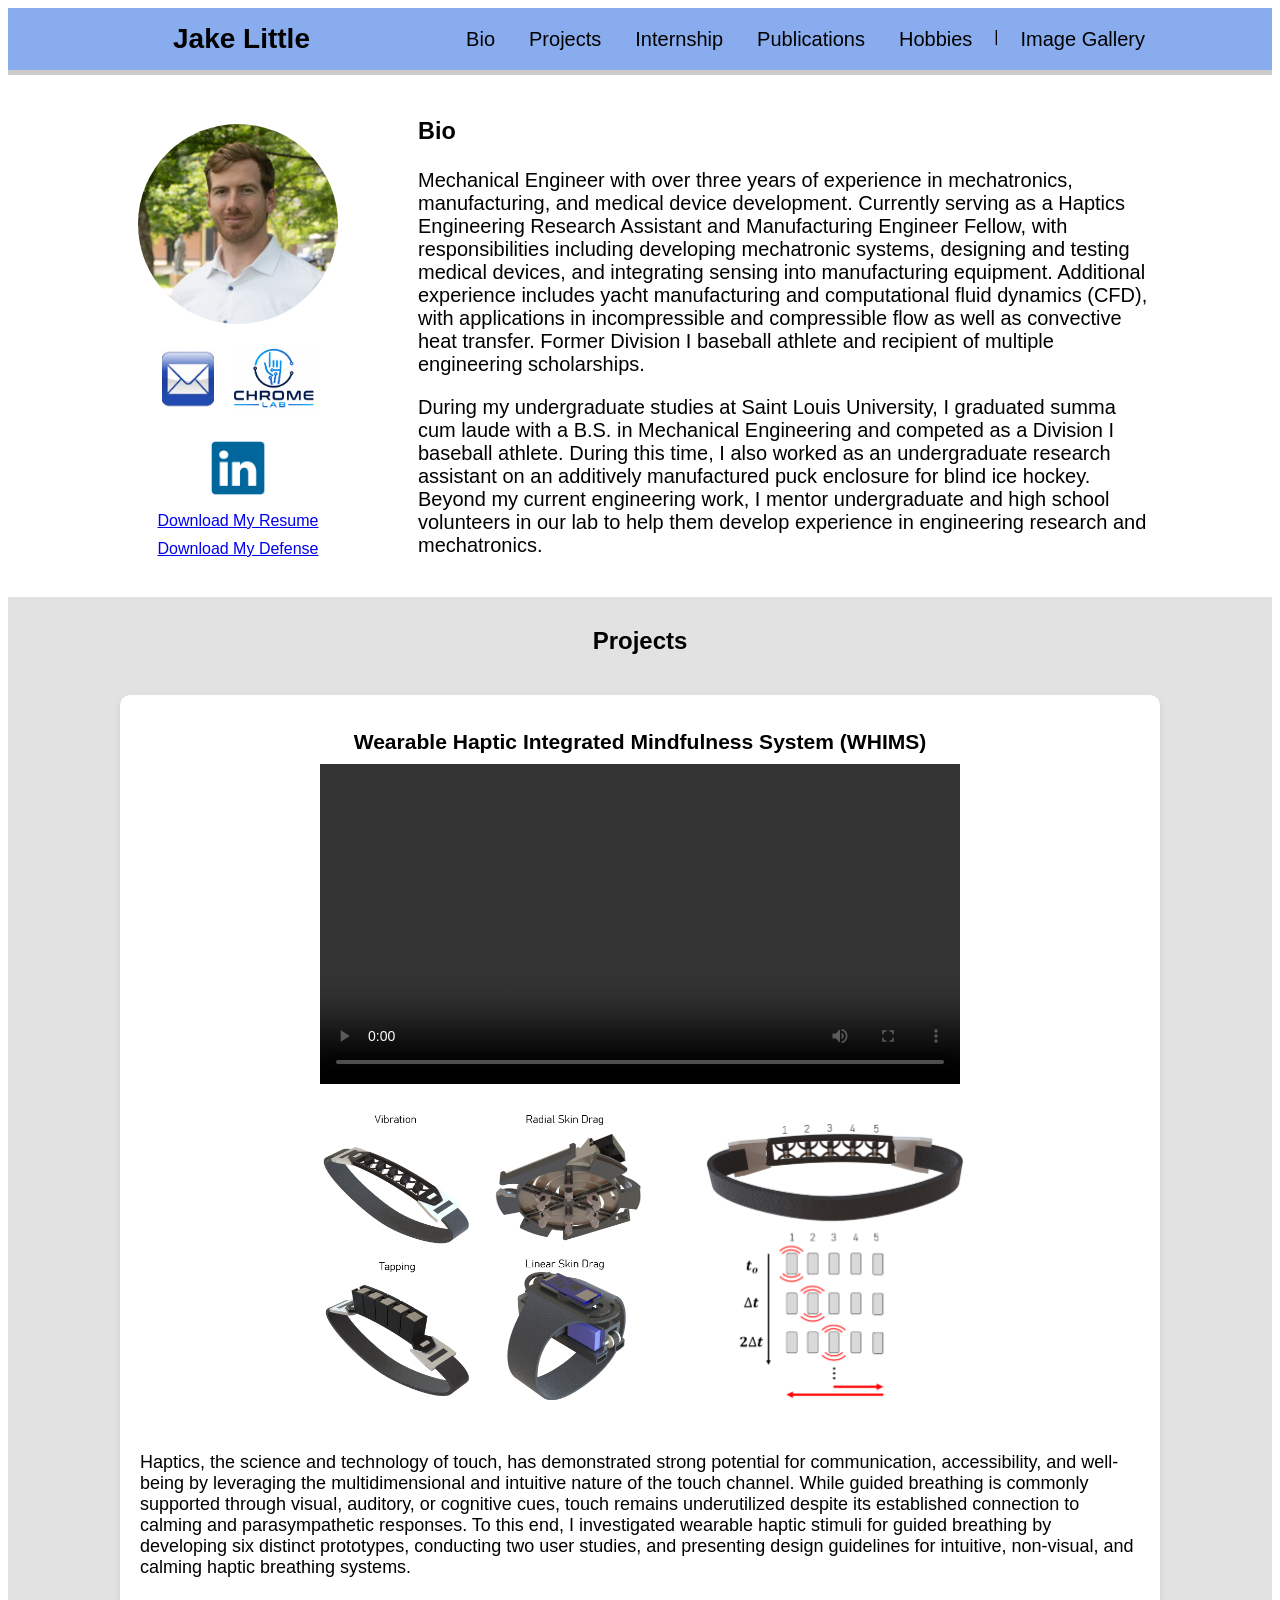
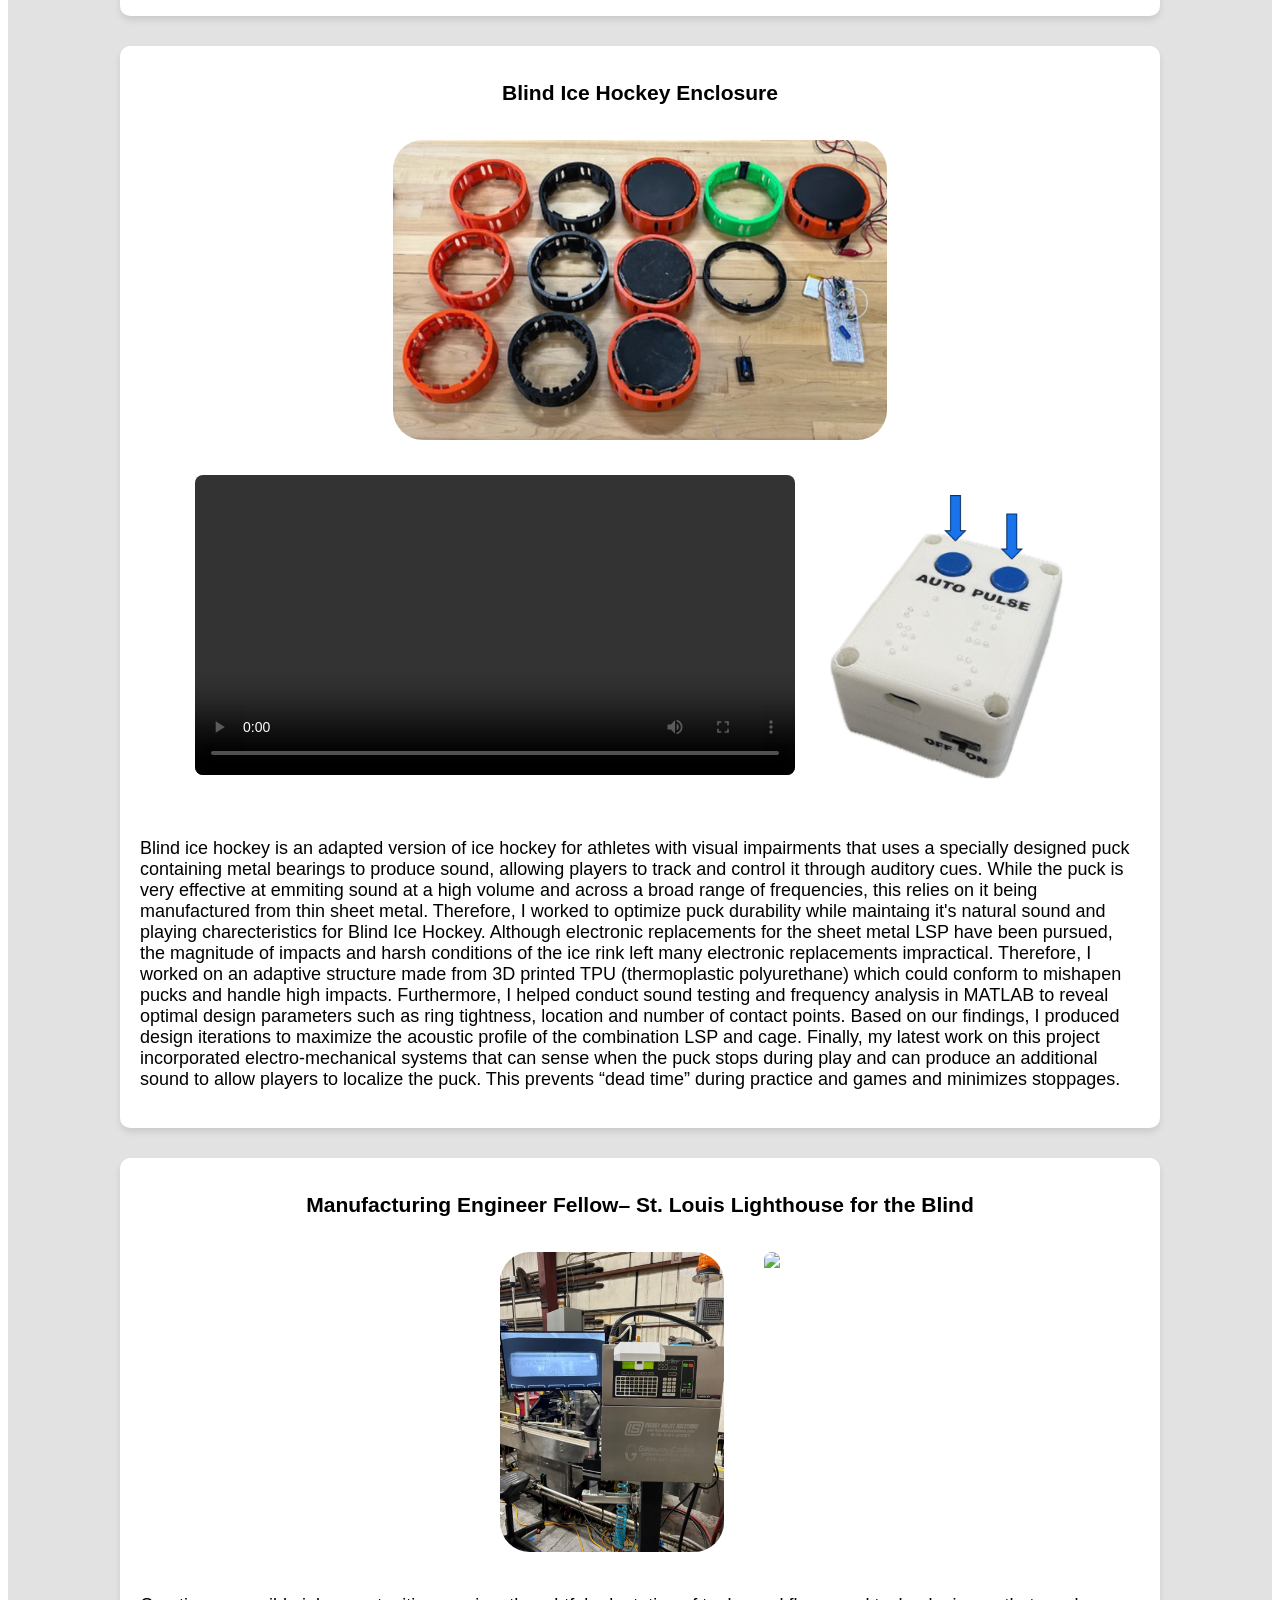
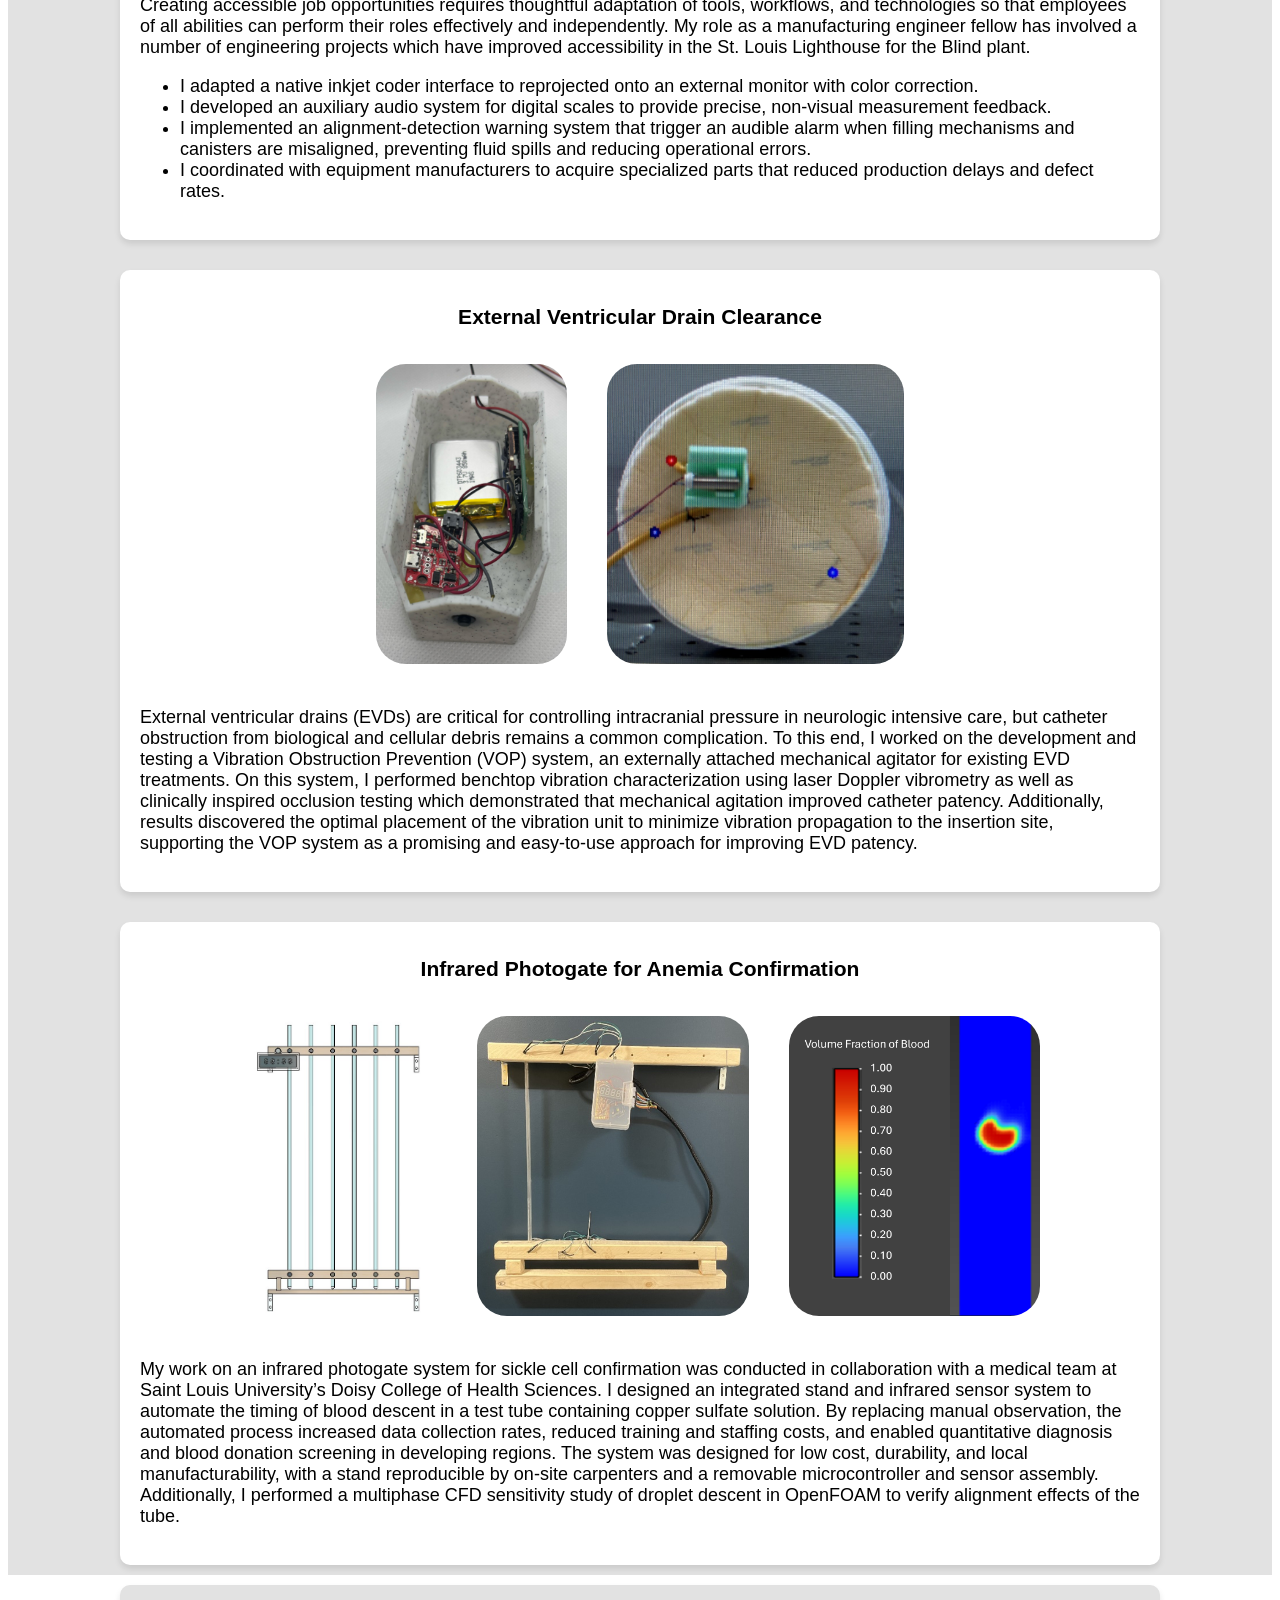
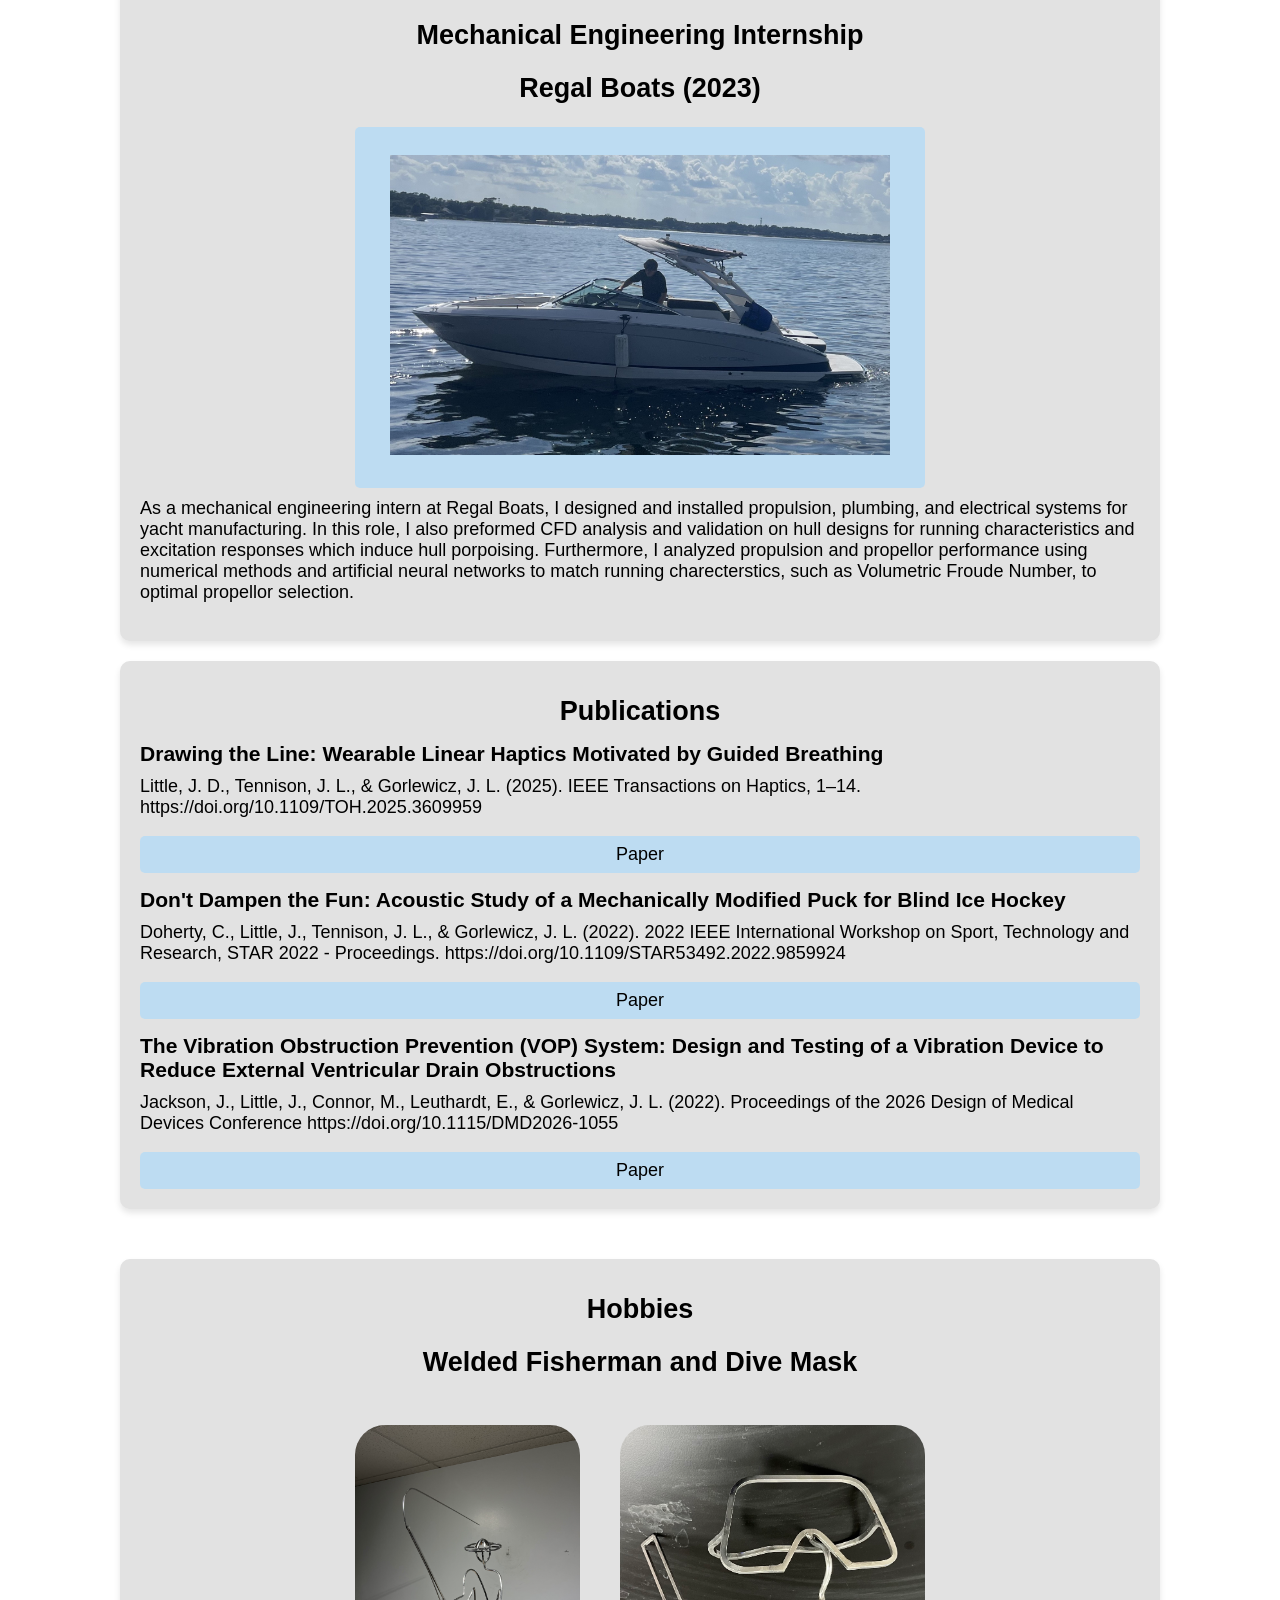
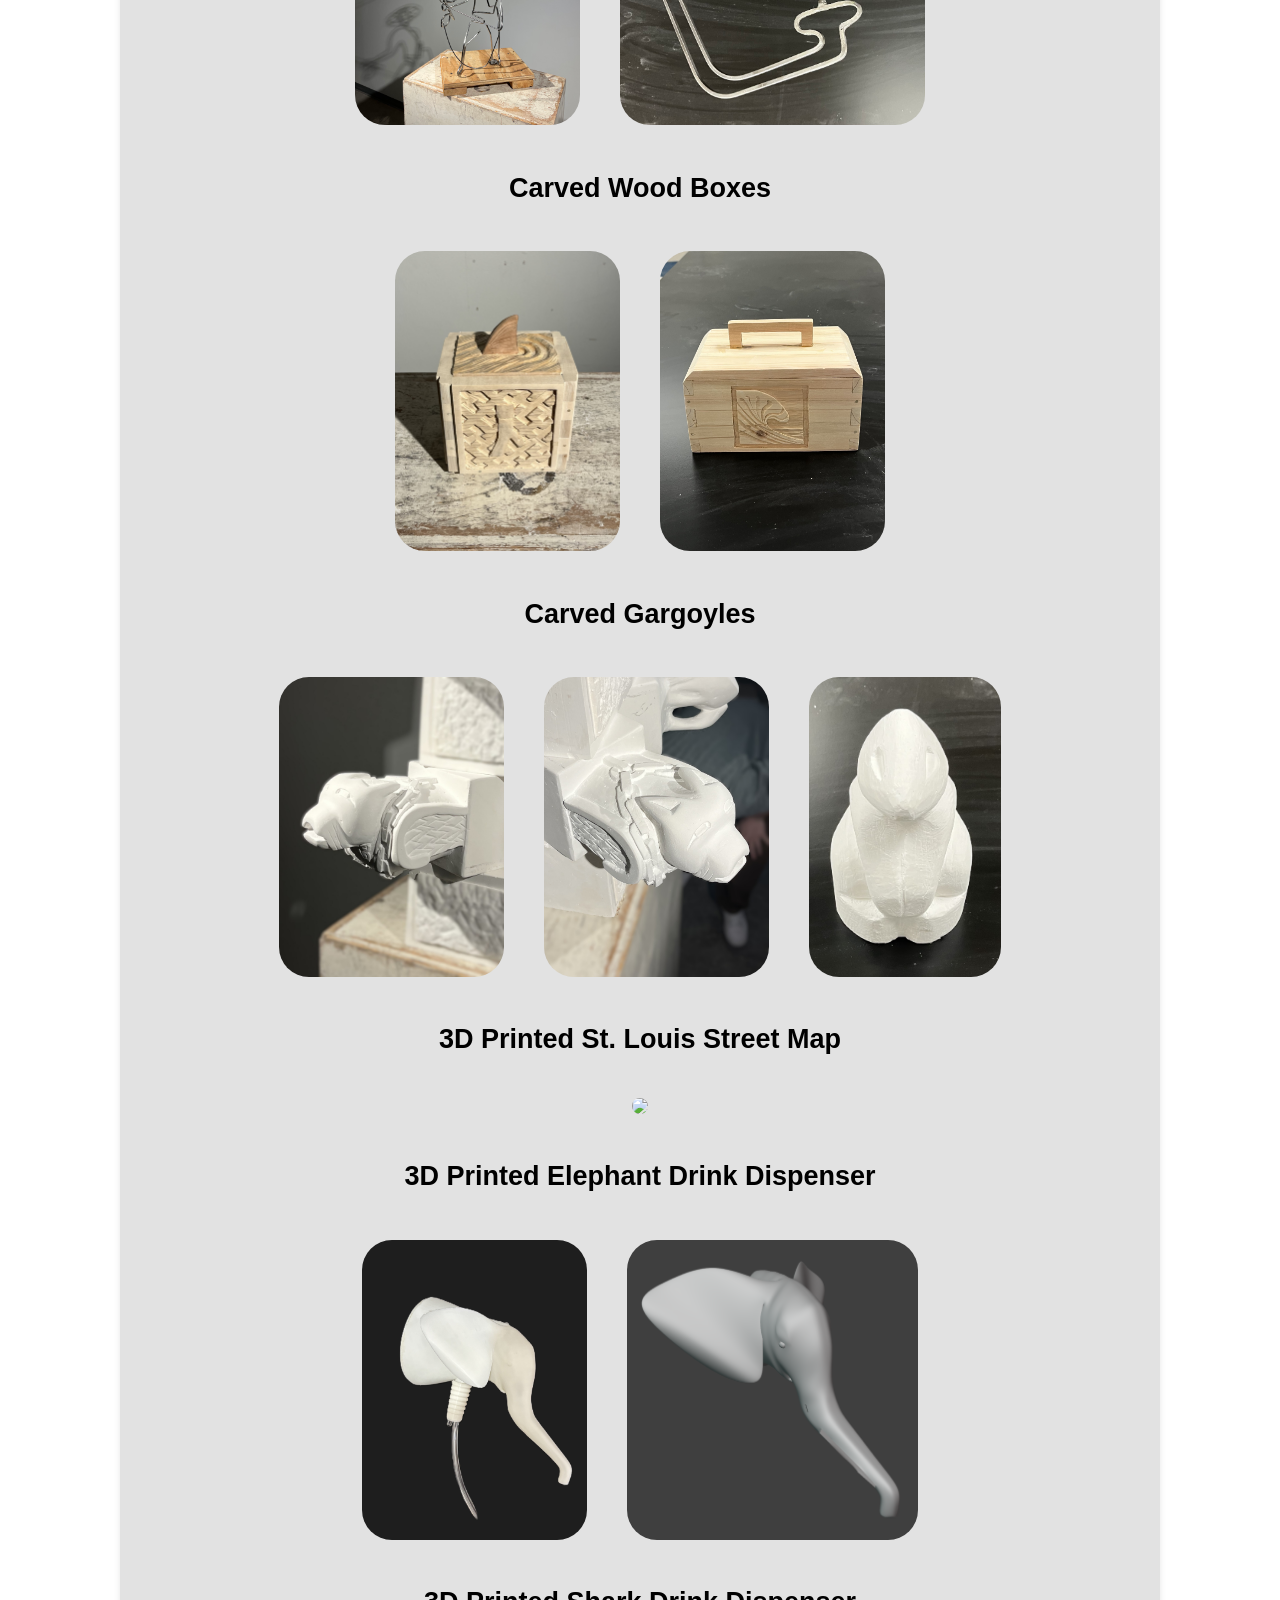
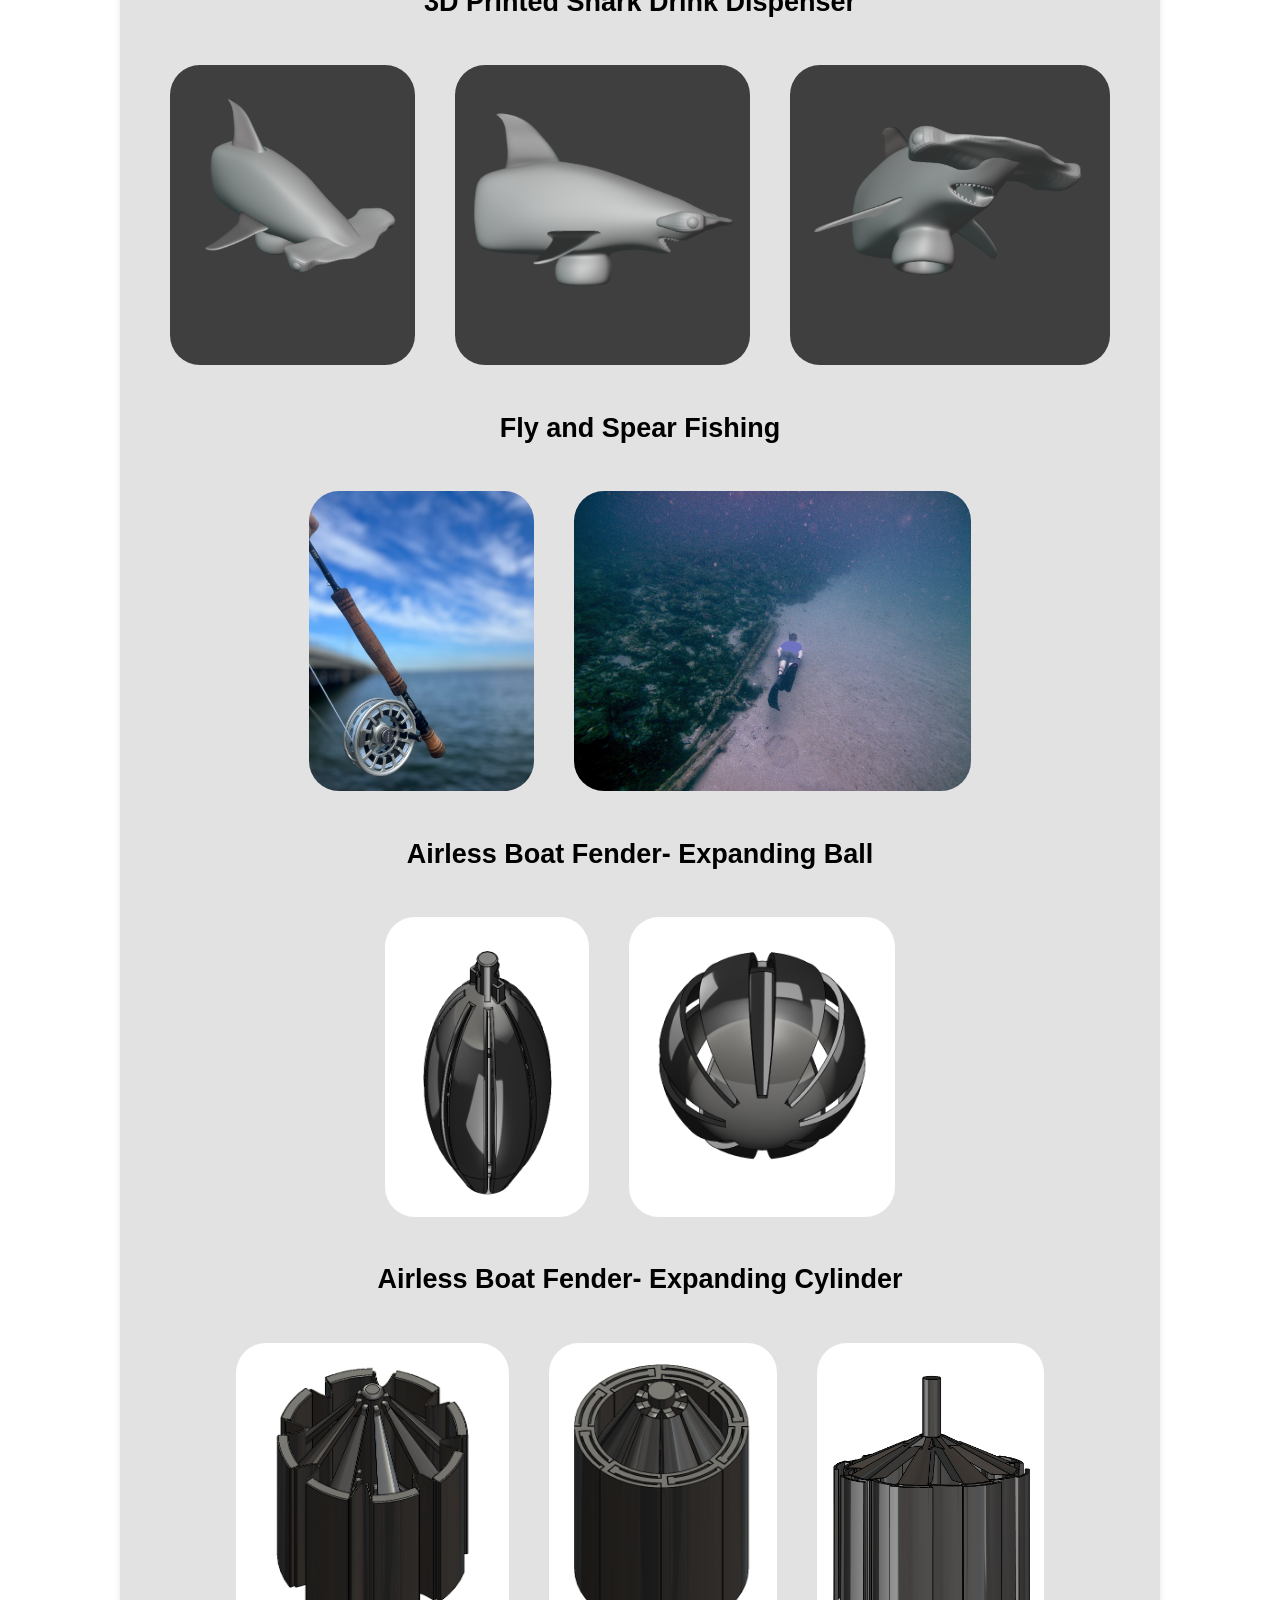
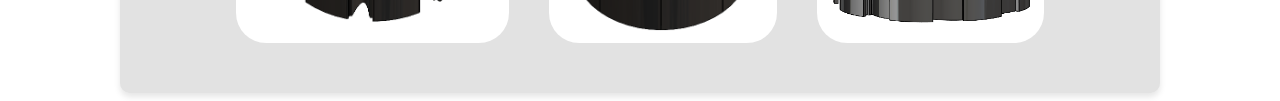
==== commit 27cc7e0f: "Add files via upload" ====
--- a/index.html
+++ b/index.html
@@ -216,6 +216,16 @@
             <a href="https://ieeexplore.ieee.org/document/9859924" class="paper-link">
                Paper
             </a>
+
+            <h3>The Vibration Obstruction Prevention (VOP) System: Design and Testing of a Vibration Device to Reduce External Ventricular Drain Obstructions</h3>
+            <p> Jackson, J., Little, J., Connor, M., Leuthardt, E., & Gorlewicz, J. L. (2022). 
+                Proceedings of the 2026 Design of Medical Devices Conference 
+                https://doi.org/10.1115/DMD2026-1055
+            </p>
+            <!--<img src="puckSetup.png"><img src="puckFFT.png">-->
+            <a href="https://doi.org/10.1115/DMD2026-1055" class="paper-link">
+               Paper
+            </a>
         </div>
     </div>
 </section>
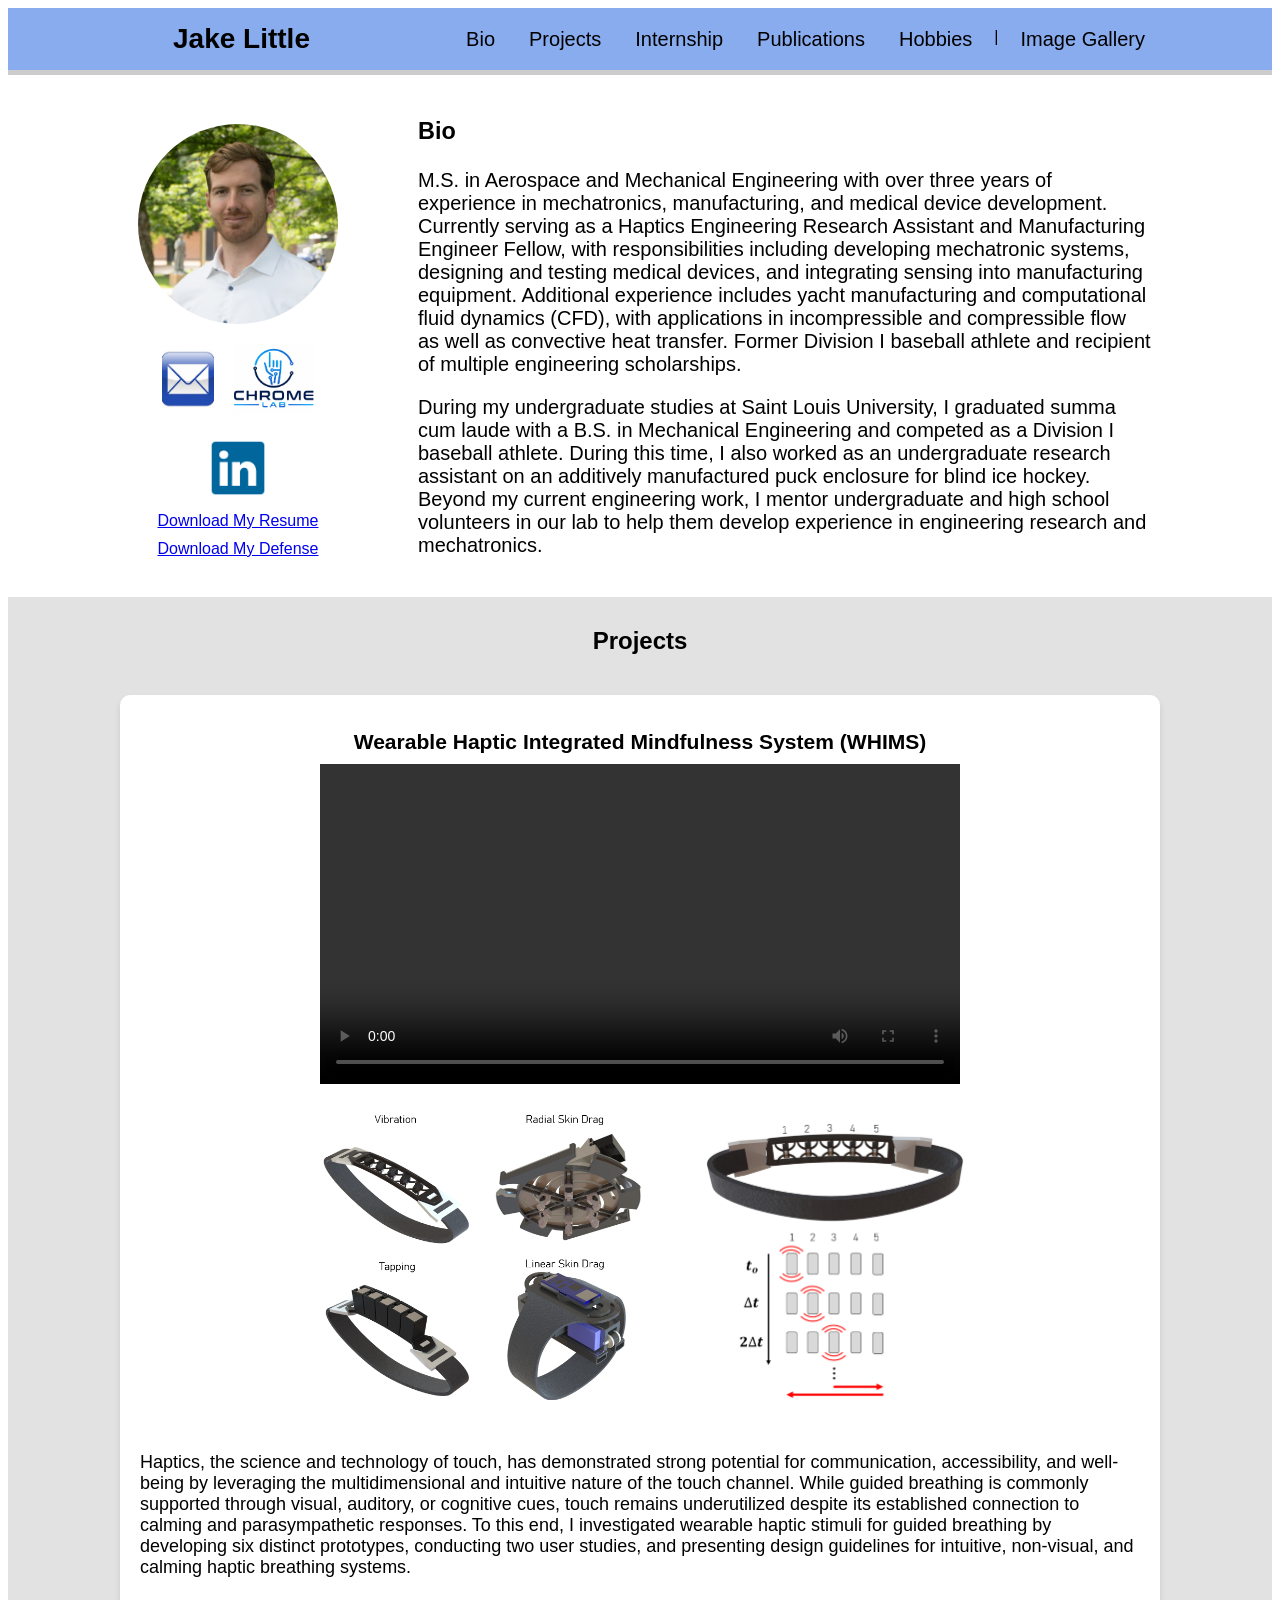
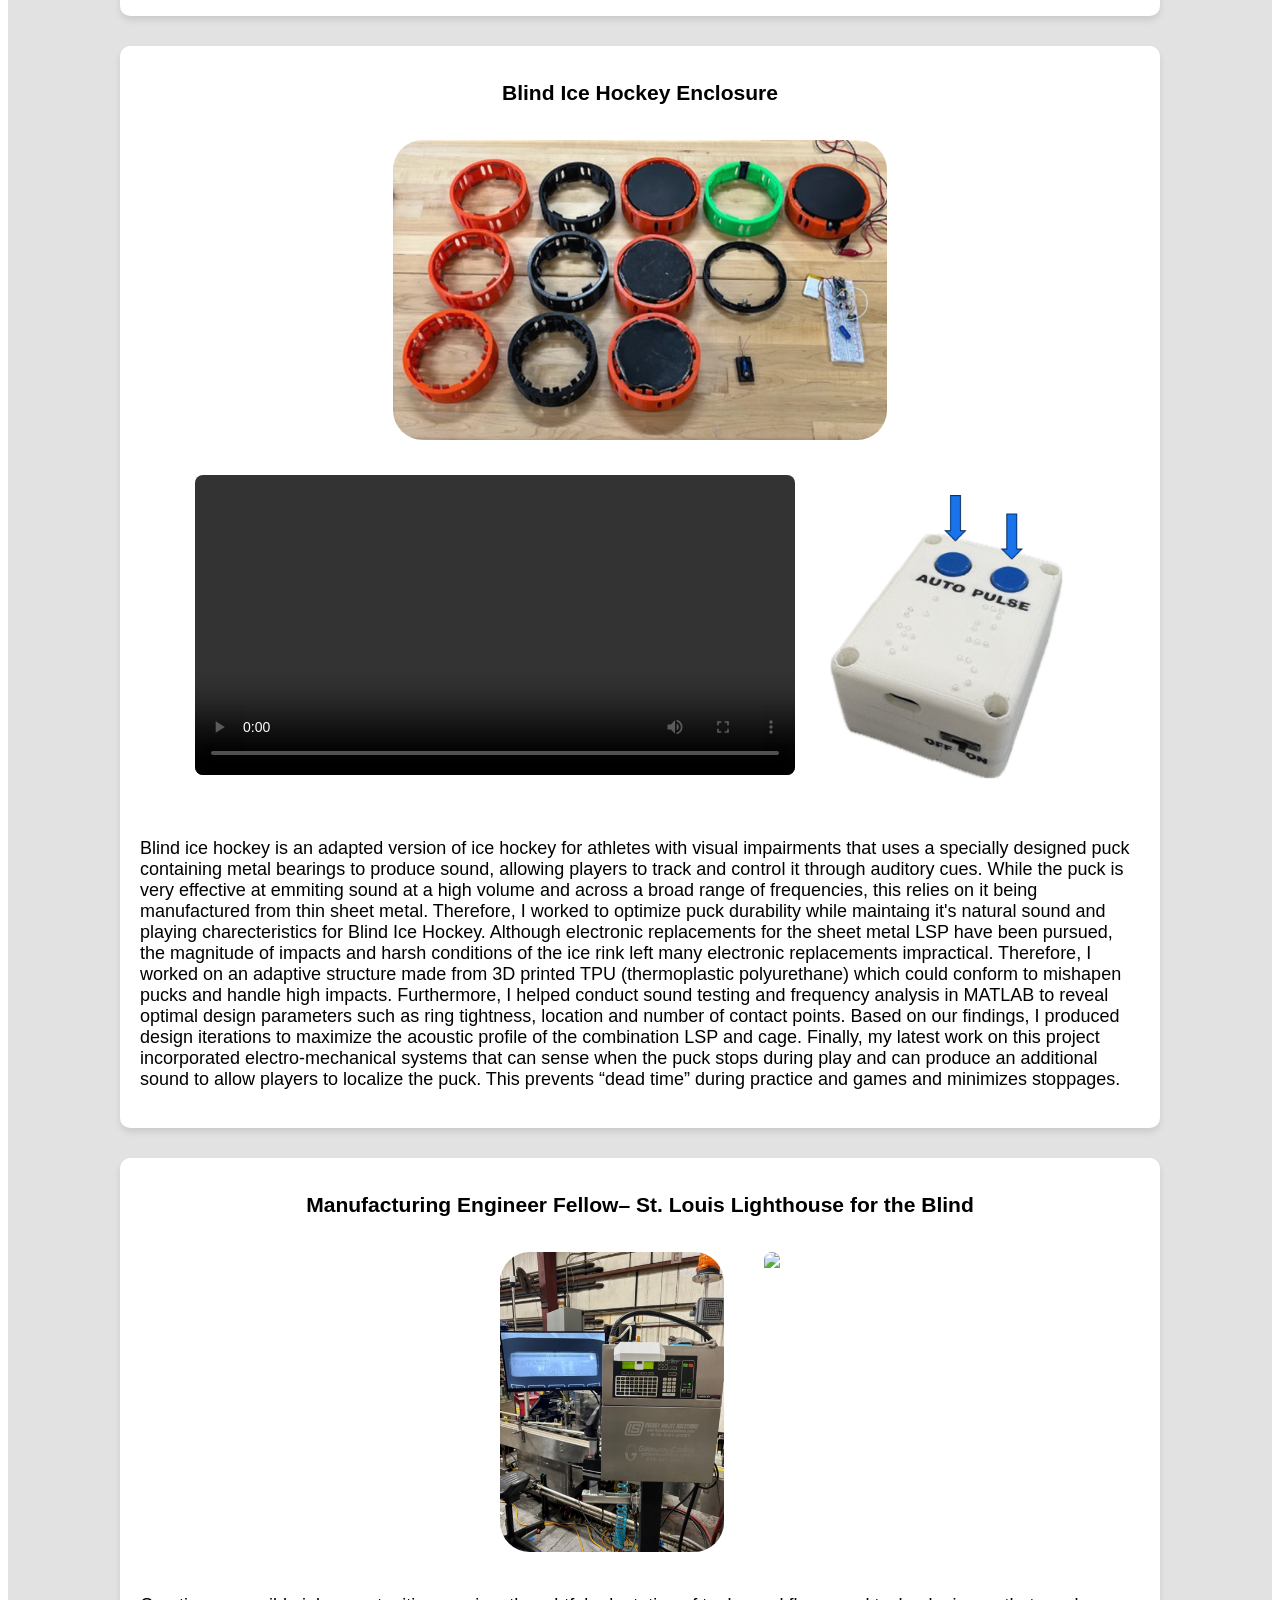
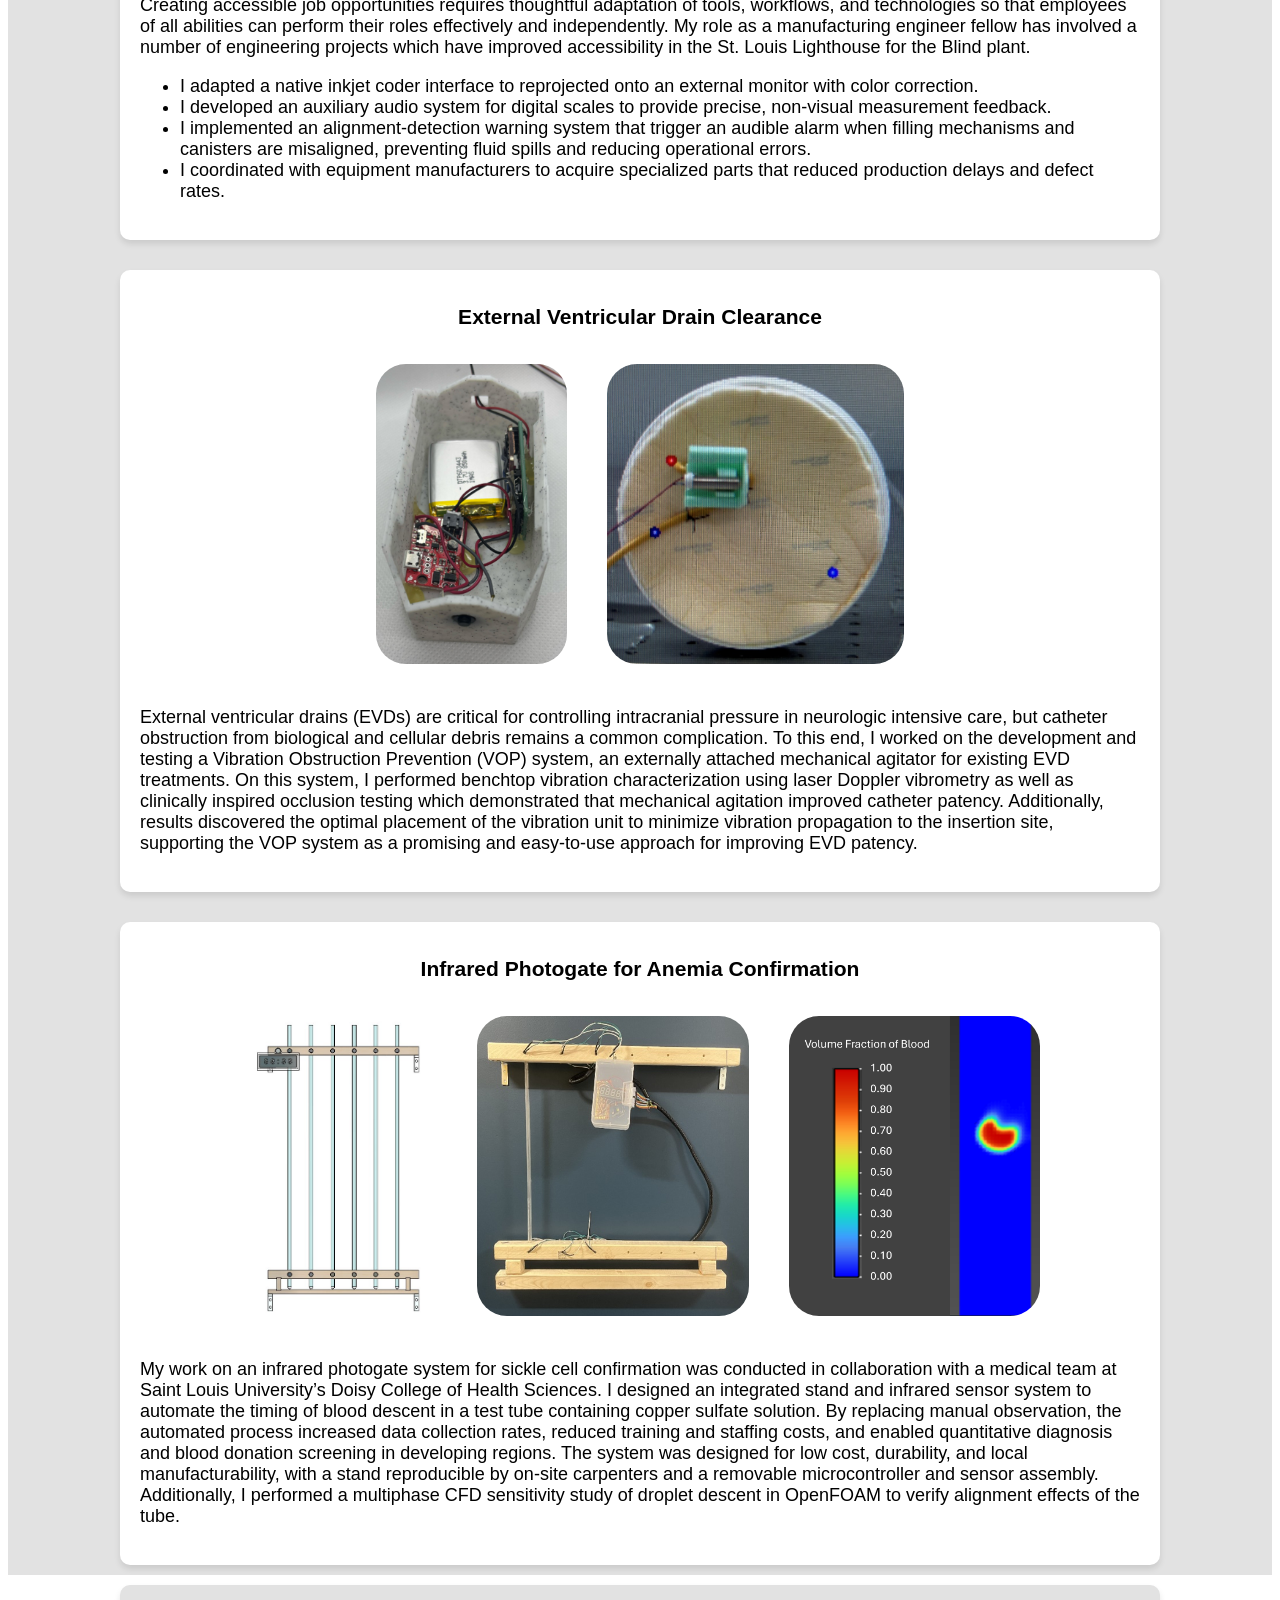
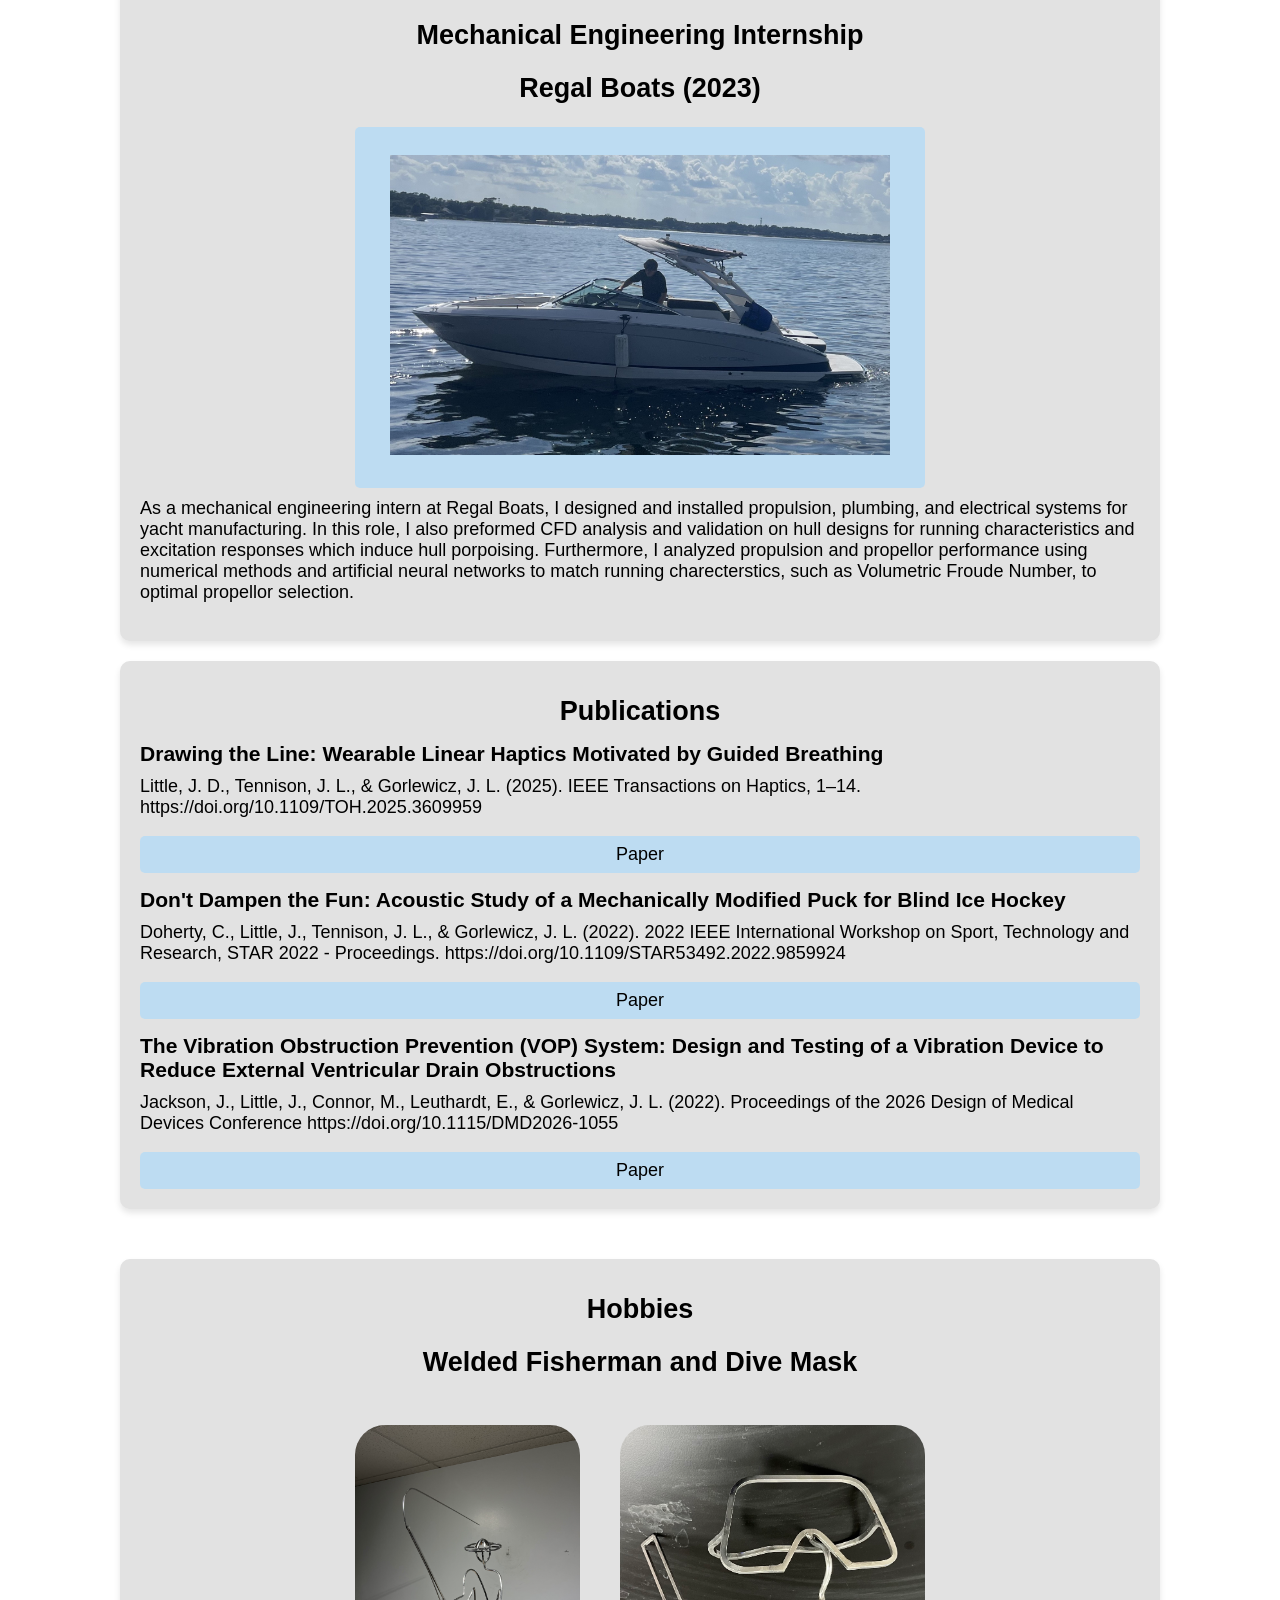
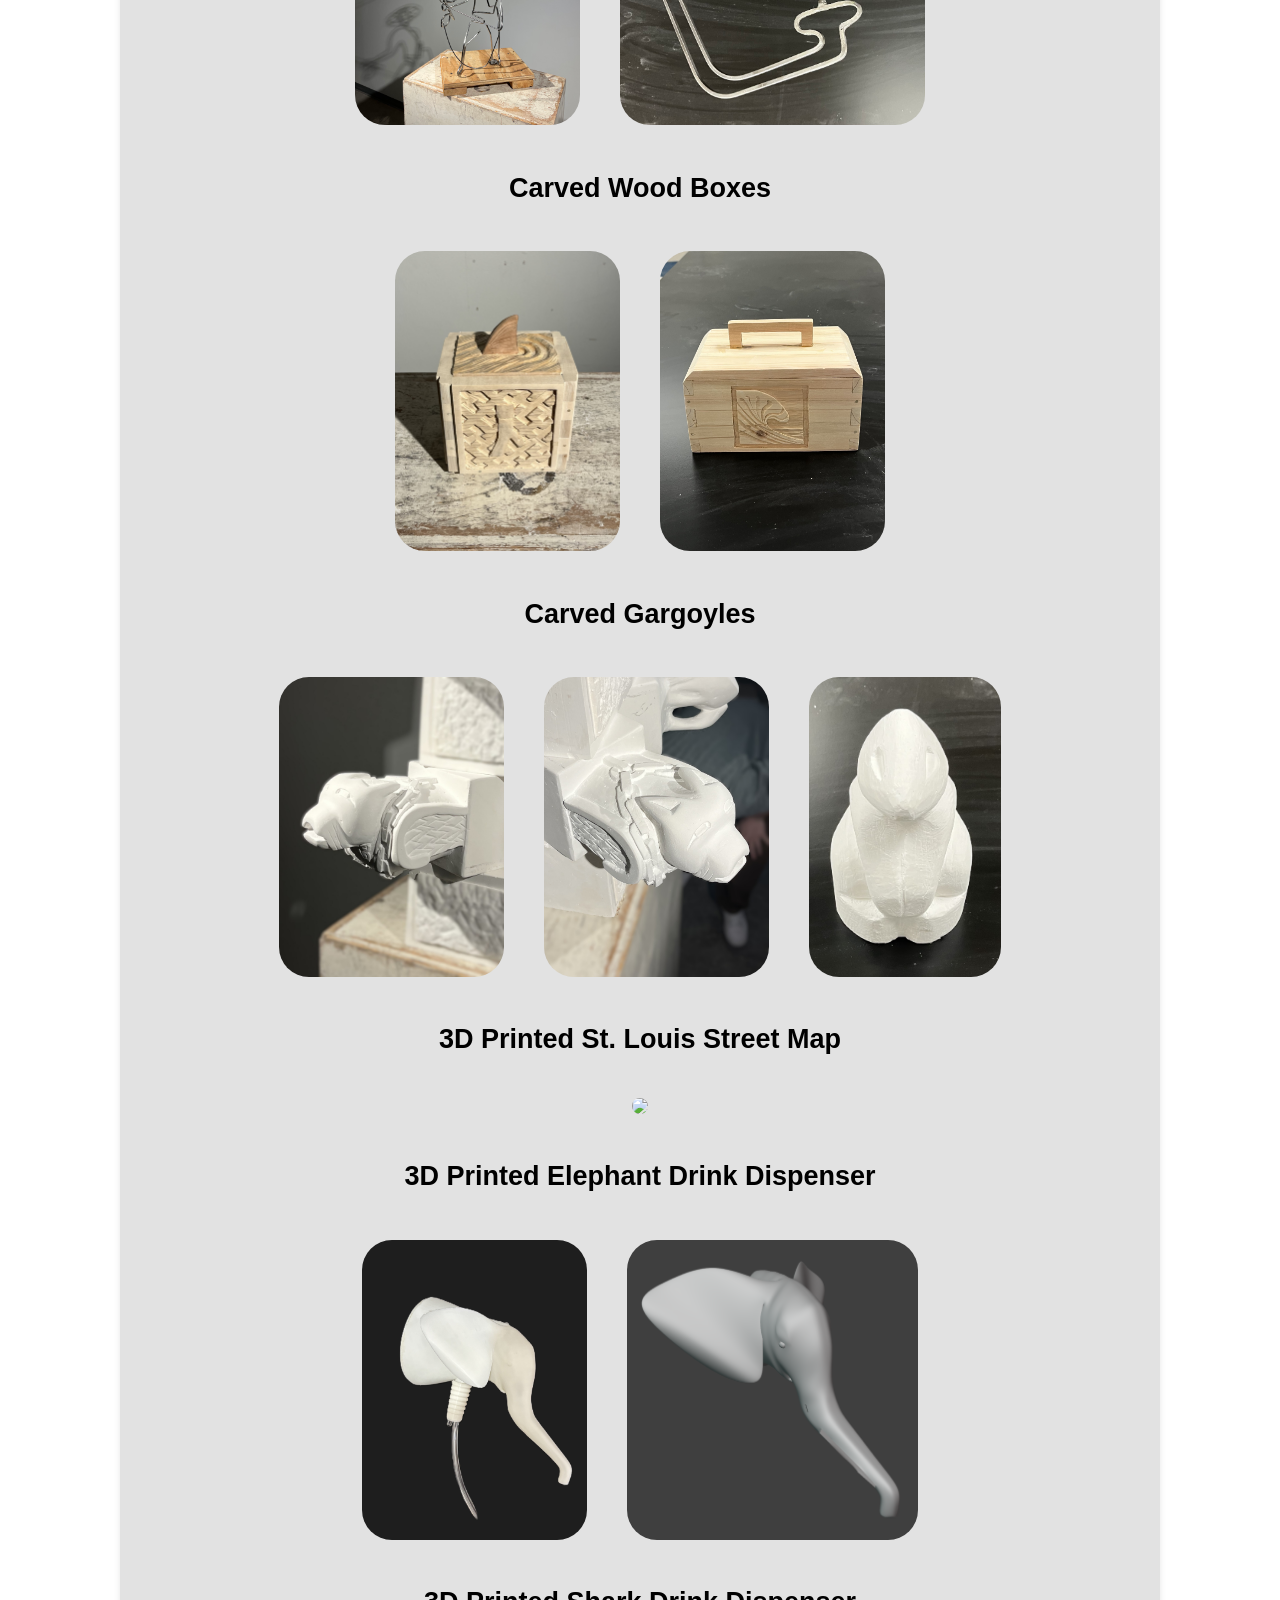
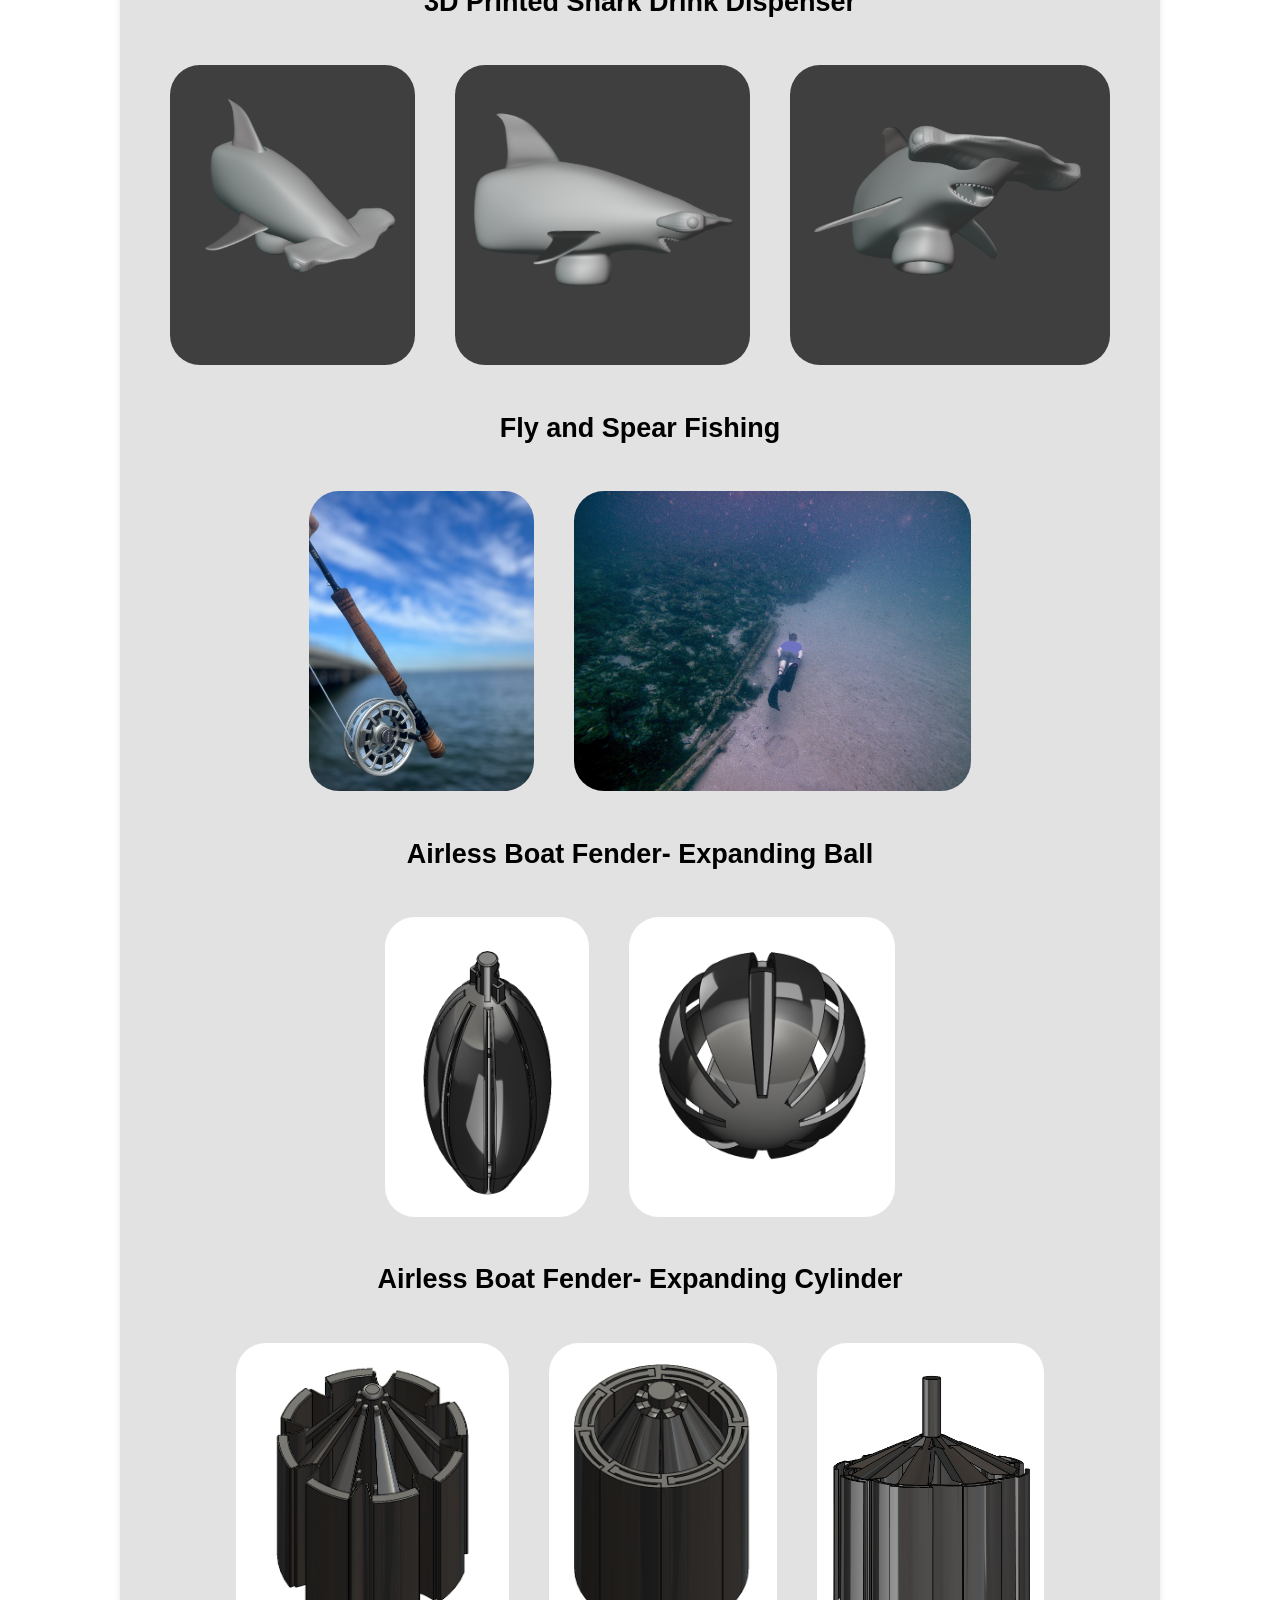
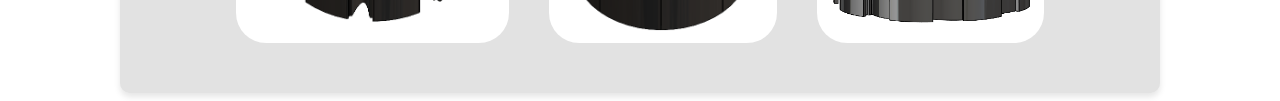
==== commit aa5c6c27: "Add files via upload" ====
--- a/index.html
+++ b/index.html
@@ -25,7 +25,7 @@
     <div class="home" id="home">
         <img src="Headshot2.jpg" alt="Headshot of Jake Little" class="circle">
         <div class="links" id="links">
-            <a href="mailto:Jakedlittle60@gmail.com">
+            <a href="mailto:jake.little1@outlook.com">
                <img src="email.jpg" class="email-img" alt="Email link">
             </a>
             <a href="https://sites.google.com/slu.edu/gorlewicz-lab/home">
@@ -43,7 +43,7 @@
     <div class="rightHome">
         <h3>Bio</h3>
         <p>
-            Mechanical Engineer with over three years of experience in mechatronics, manufacturing, and medical device development. 
+            M.S. in Aerospace and Mechanical Engineering with over three years of experience in mechatronics, manufacturing, and medical device development. 
             Currently serving as a Haptics Engineering Research Assistant and Manufacturing Engineer Fellow, with responsibilities 
             including developing mechatronic systems, designing and testing medical devices, and integrating sensing 
             into manufacturing equipment. Additional experience includes yacht manufacturing and computational fluid dynamics 
